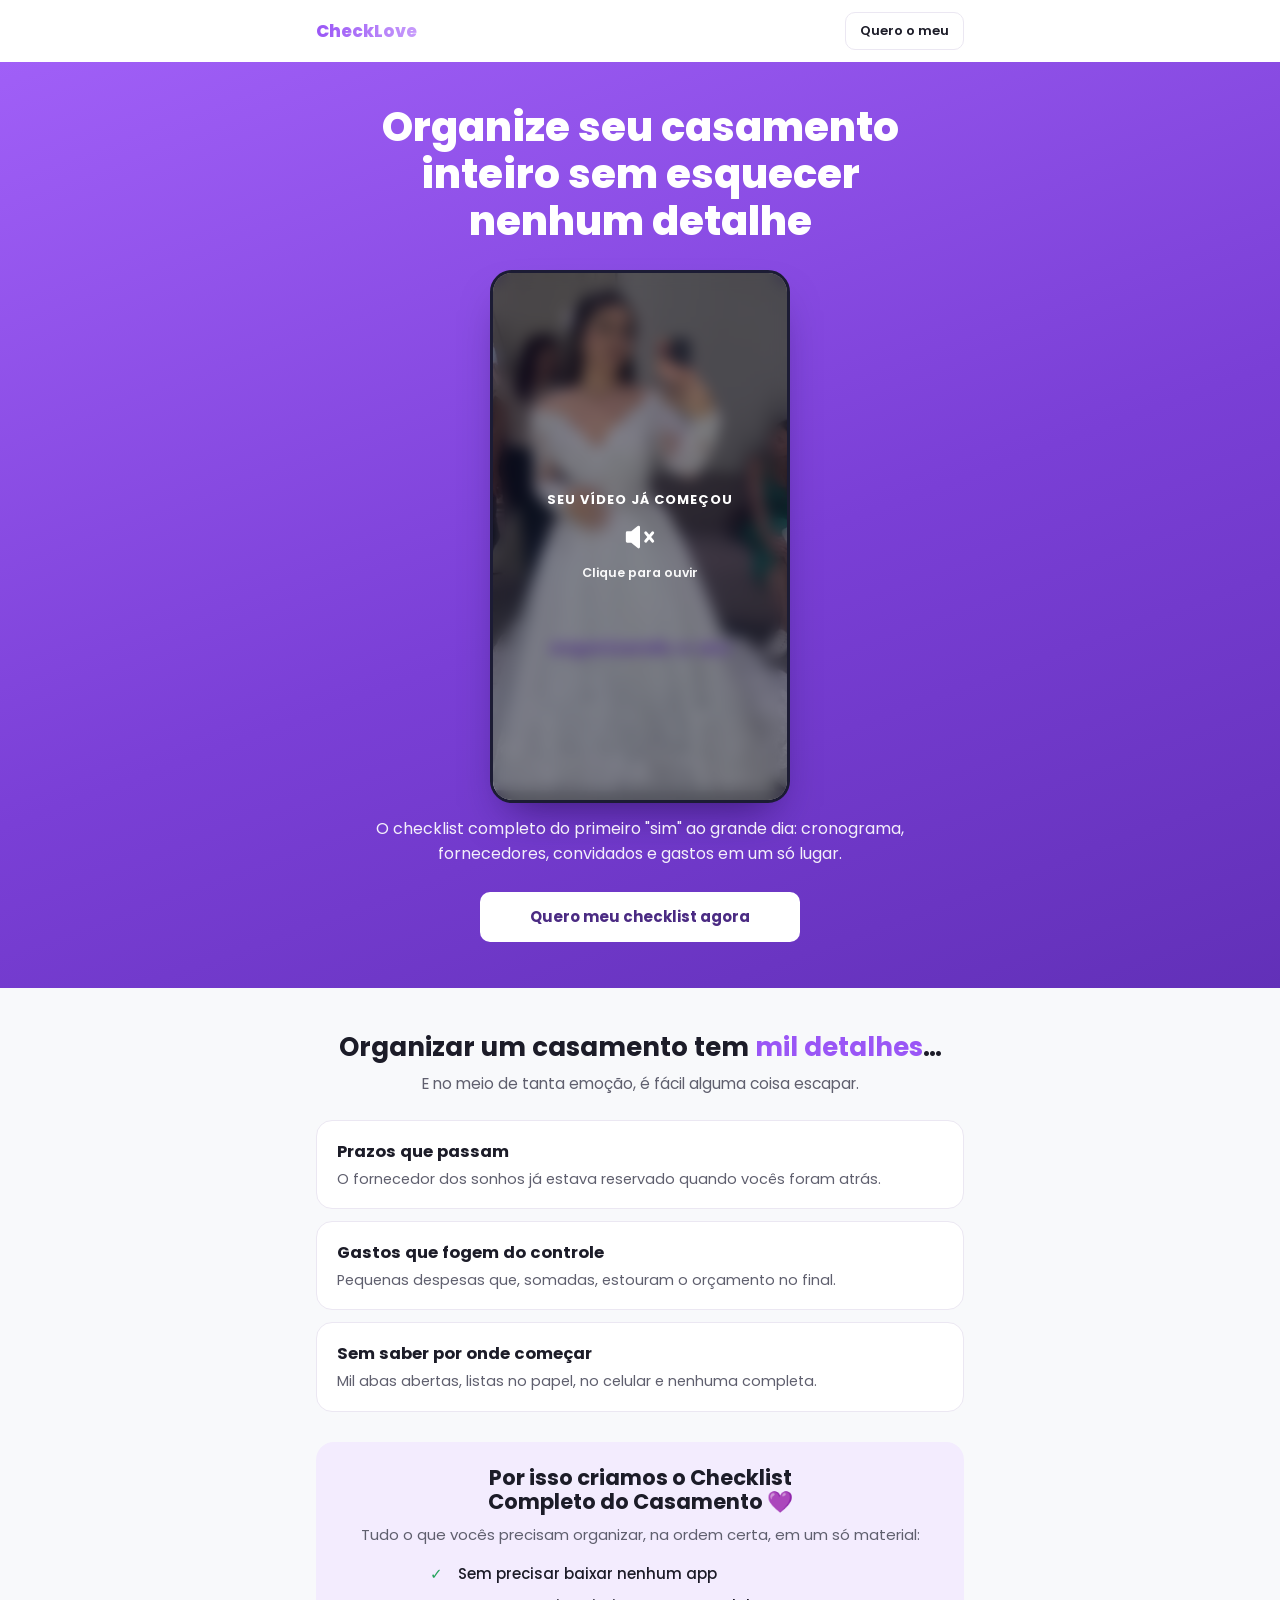
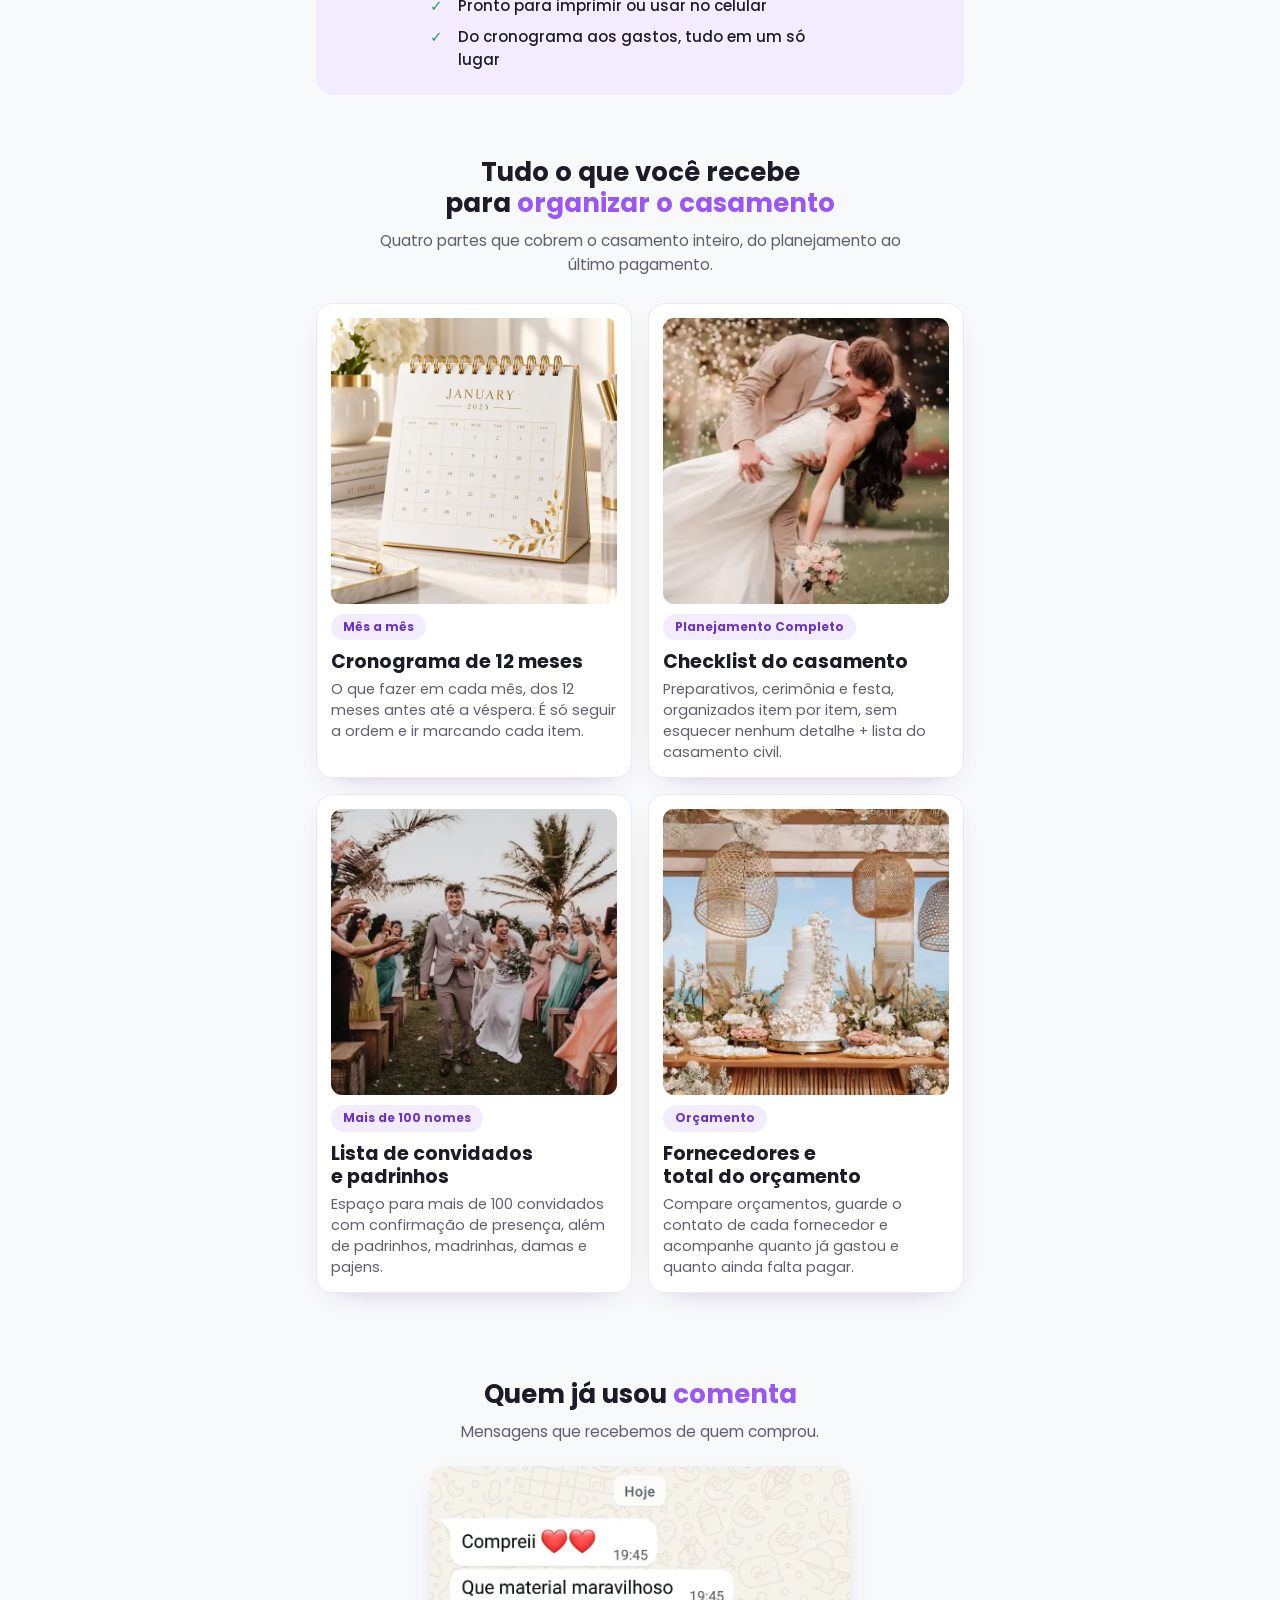
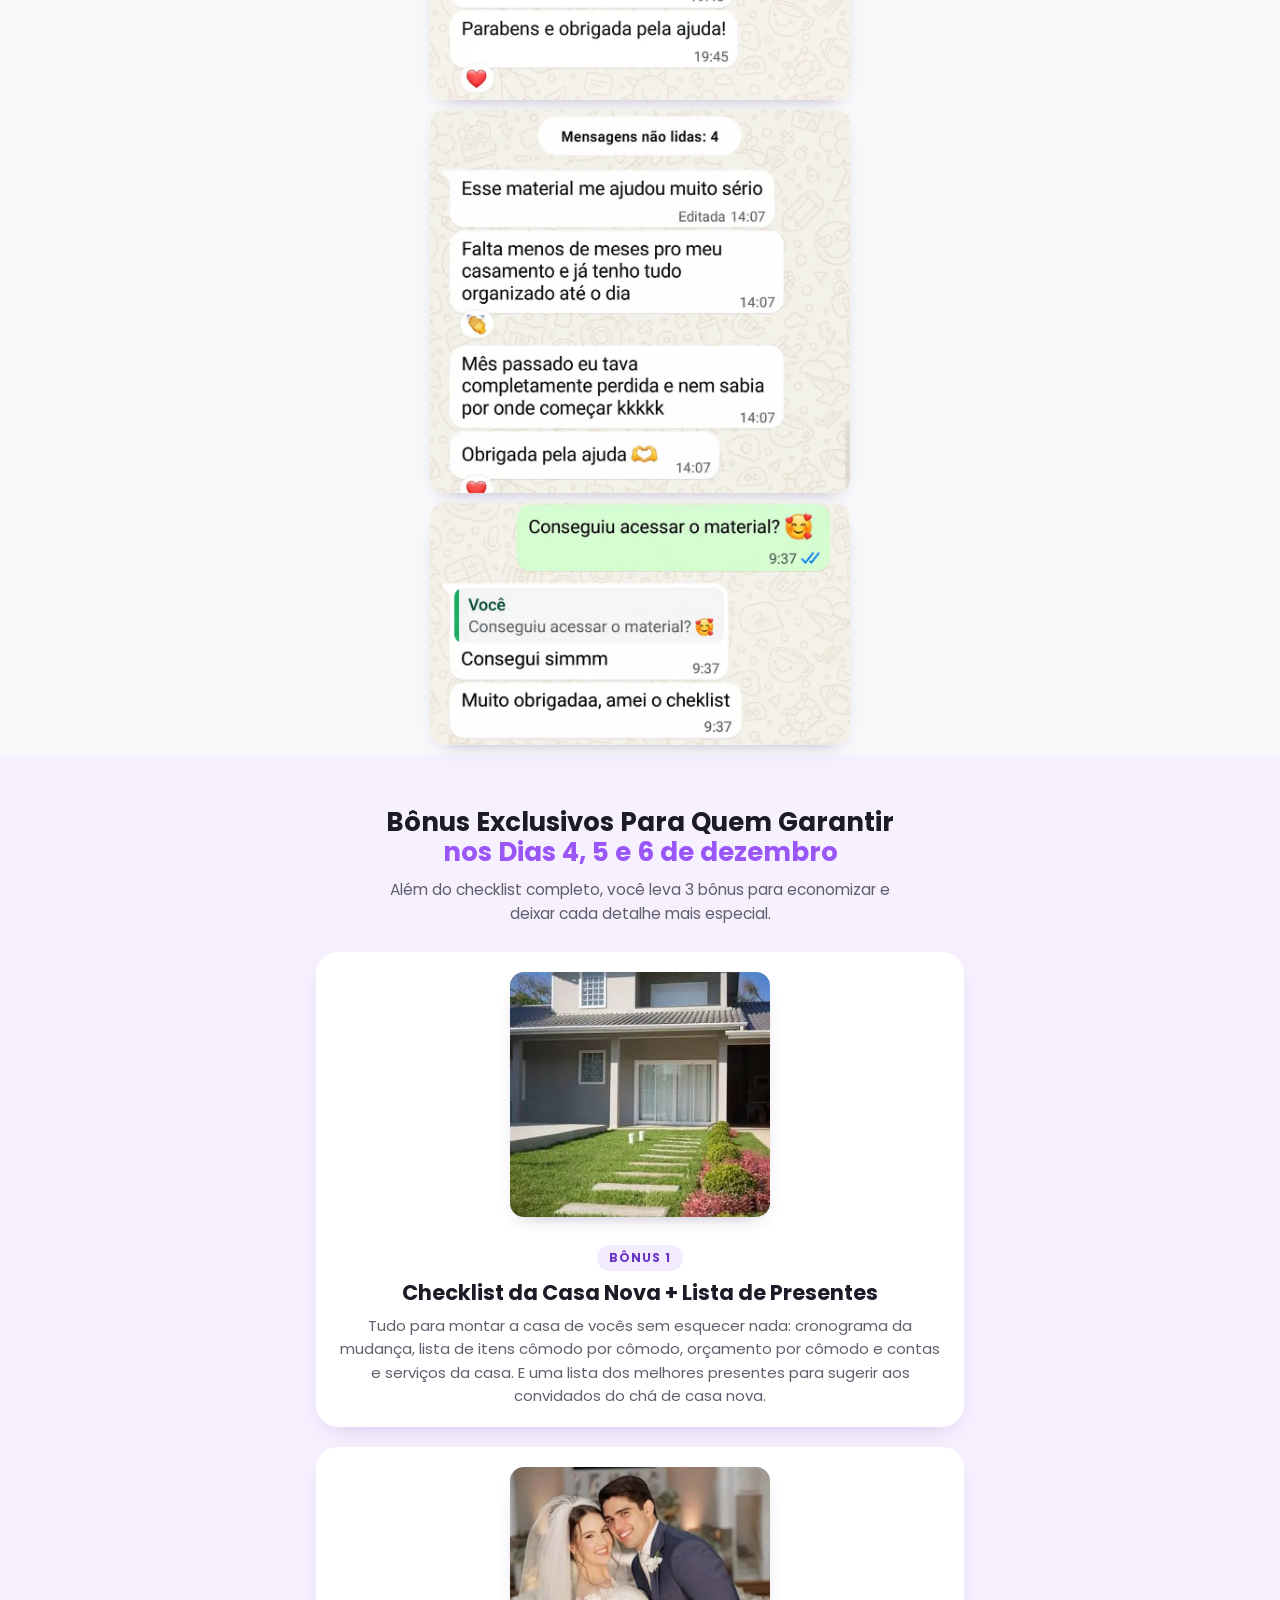
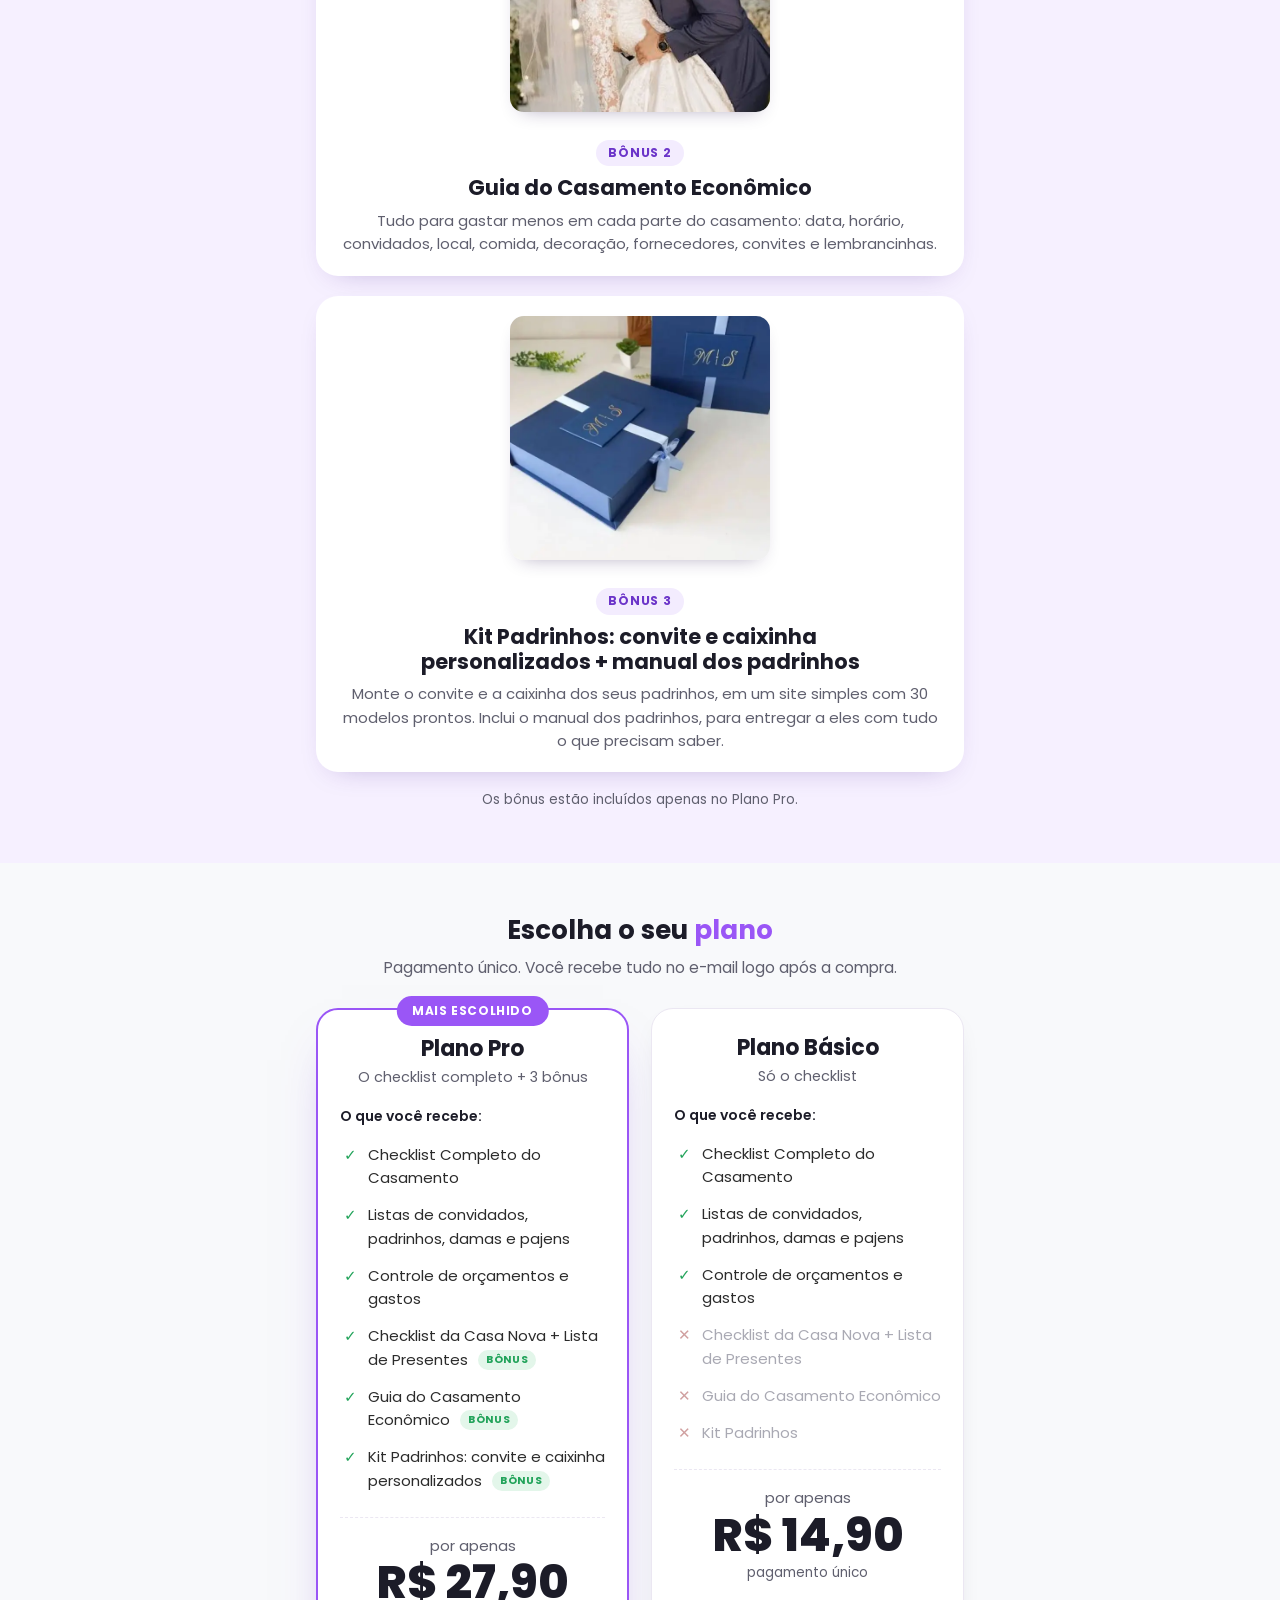
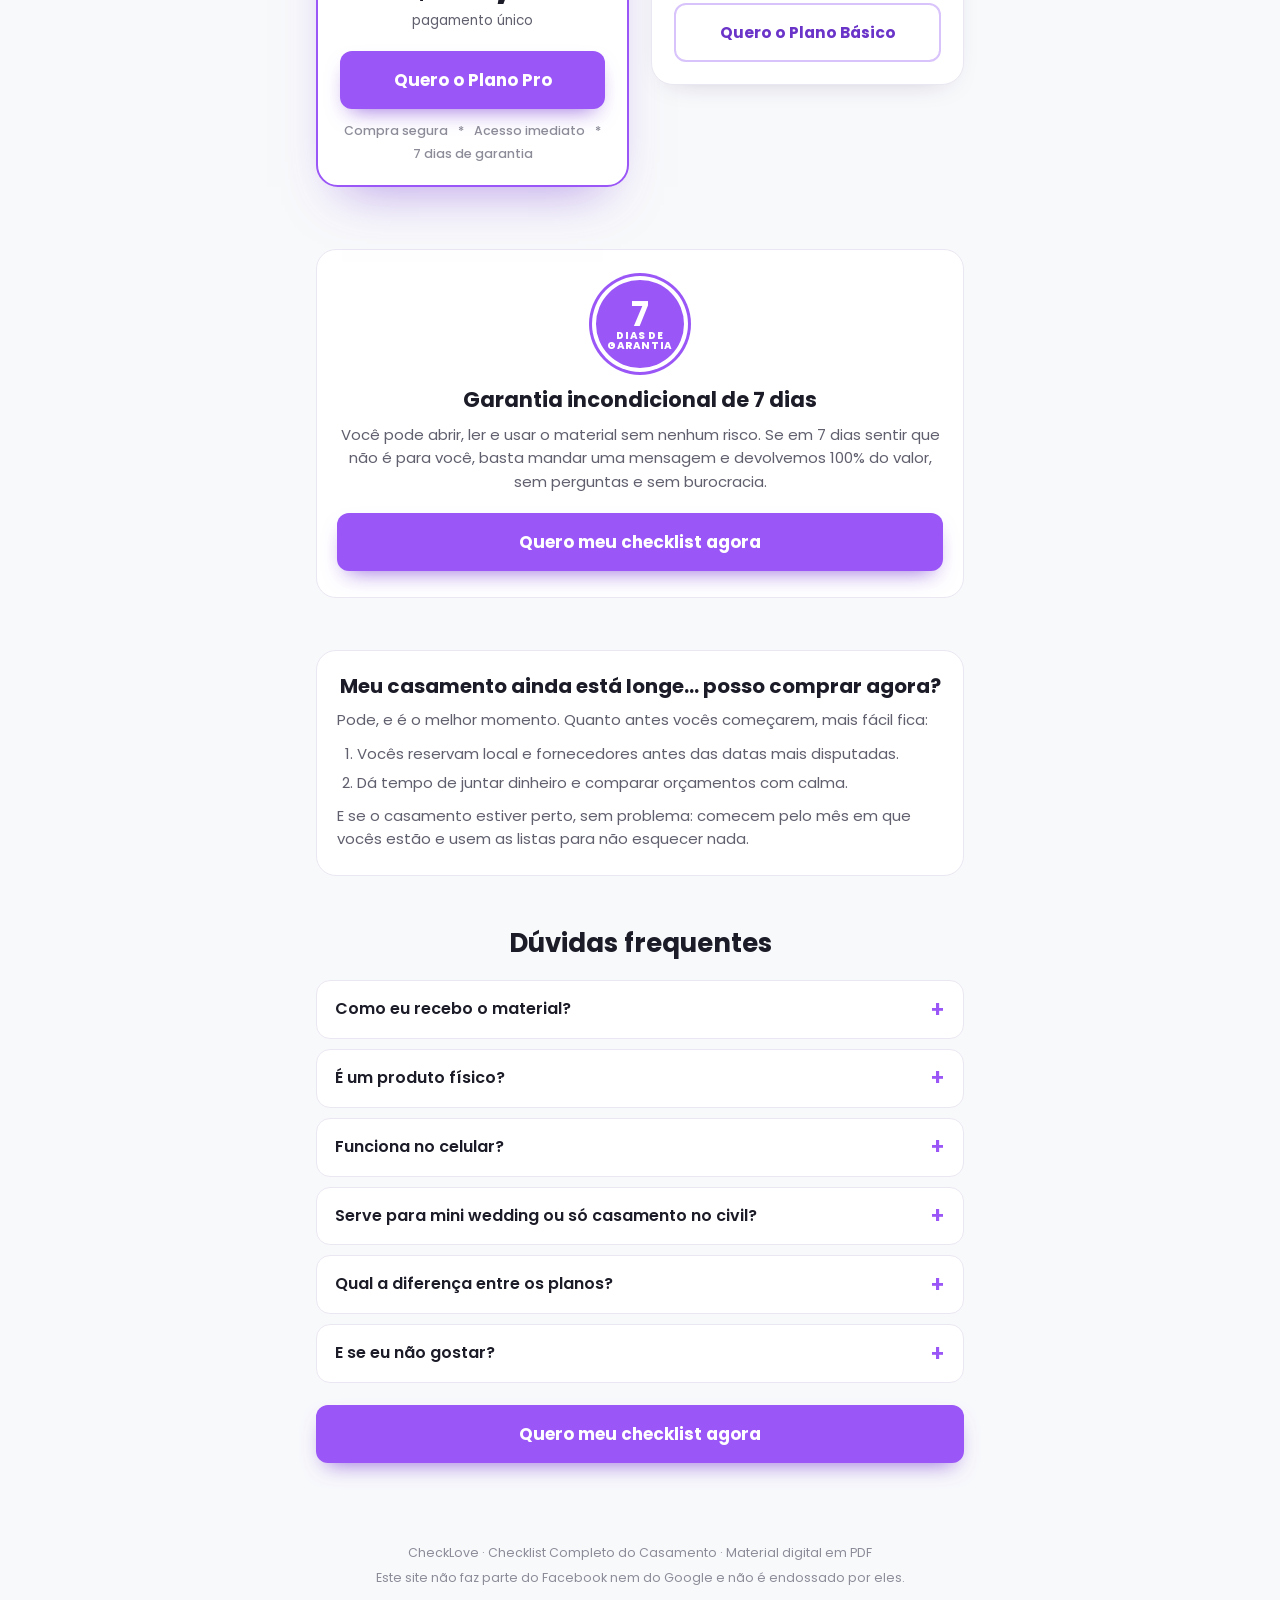
==== index.html @ 43ba9ace "Vídeo do topo: versão 13 com música de fundo Co-Authored-By: Claude Sonnet 5.5 <noreply@anthropic.co" ====
<!doctype html>
<html lang="pt-BR">
<head>
<meta charset="utf-8">
<meta name="viewport" content="width=device-width,initial-scale=1">
<title>CheckLove: Checklist Completo do Casamento</title>
<meta name="description" content="O checklist completo do casamento, mês a mês: cronograma, fornecedores, convidados, gastos e mais. PDF para imprimir ou usar no celular.">
<link rel="preconnect" href="https://fonts.googleapis.com"><link rel="preconnect" href="https://fonts.gstatic.com" crossorigin>
<link rel="preload" as="style" href="https://fonts.googleapis.com/css2?family=Poppins:wght@400;600;700;800&display=swap" onload="this.onload=null;this.rel='stylesheet'"><noscript><link rel="stylesheet" href="https://fonts.googleapis.com/css2?family=Poppins:wght@400;600;700;800&display=swap"></noscript>
<script>
/* =========================================================
   CONFIGURAÇÃO (cole os links da plataforma de pagamento)
   ========================================================= */
window.OFERTA = {
  PIXEL_ID: '1753350862393212',            // ID do Pixel do Meta (vazio = desligado)
  CHECKOUT_BASICO: 'https://app.zuptos.com.br/checkout/50c688ffb3869bba',     // Plano Básico · R$ 14,90
  CHECKOUT_PRO: 'https://app.zuptos.com.br/checkout/458aef8196ec5da7',        // Plano Pro · R$ 27,90
  CHECKOUT_UPGRADE: 'https://app.zuptos.com.br/checkout/a3faf364c198ad36'     // Pop-up · Plano Pro por R$ 19,90
};
</script>
<script>
if (window.OFERTA.PIXEL_ID) {
  !function(f,b,e,v,n,t,s){if(f.fbq)return;n=f.fbq=function(){n.callMethod?n.callMethod.apply(n,arguments):n.queue.push(arguments)};if(!f._fbq)f._fbq=n;n.push=n;n.loaded=!0;n.version='2.0';n.queue=[];t=b.createElement(e);t.async=!0;t.src=v;s=b.getElementsByTagName(e)[0];s.parentNode.insertBefore(t,s)}(window,document,'script','https://connect.facebook.net/en_US/fbevents.js');
  fbq('init', window.OFERTA.PIXEL_ID); fbq('track', 'PageView');
}
function px(ev, dados){ try{ if(window.fbq) fbq('track', ev, dados||{}); }catch(e){} }
</script>
<style>
:root{
  --roxo:#9a56f6; --roxo-esc:#6b34c9; --roxo-sua:#f3ecfe; --roxo-borda:#d9c3fb;
  --tinta:#1c1c28; --texto:#2b2b2b; --suave:#5f5f6e; --mudo:#8c8c99; --fundo:#f8f9fb; --card:#fff; --linha:#ebe7f2;
  --verde:#22a35a; --verde-sua:#e3f6ea; --amarelo:#ffd23f; --escuro:#1c1c28;
}
*{box-sizing:border-box;margin:0;padding:0}
html{scroll-behavior:smooth}
body{font-family:'Poppins',system-ui,sans-serif;color:var(--texto);background:var(--fundo);line-height:1.55;-webkit-font-smoothing:antialiased;overflow-x:hidden;}
img{max-width:100%;height:auto;display:block}
.wrap{max-width:680px;margin:0 auto;padding:0 16px}
section{padding:52px 0;scroll-margin-top:10px}
h1,h2,h3{line-height:1.18;text-wrap:balance;color:var(--tinta)}
h2{font-size:26px;font-weight:700;text-align:center}
h2 em{font-style:normal;color:var(--roxo)}
.sub{font-size:15.5px;color:var(--suave);text-align:center;max-width:540px;margin:10px auto 0}


/* topo */
header{background:#fff;box-shadow:0 1px 0 var(--linha)}
header .wrap{display:flex;align-items:center;justify-content:space-between;height:62px}
.logo{font-weight:800;font-size:17px;white-space:nowrap;background:linear-gradient(90deg,#9a56f6,#c79bfb);-webkit-background-clip:text;background-clip:text;color:transparent}
header a.mini{white-space:nowrap;font-size:13px;font-weight:600;color:var(--tinta);text-decoration:none;border:1px solid var(--linha);border-radius:10px;padding:8px 14px}

/* hero */
.hero{overflow:hidden;background:linear-gradient(160deg,#a05ff7 0%,#7a3fd6 55%,#6230b8 100%);color:#fff;text-align:center;padding:42px 0 46px}
.hero h1{color:#fff;font-size:32px;font-weight:800}
.hero p.lead{font-size:16px;opacity:.92;margin:14px auto 0;max-width:540px}
.botoes{display:grid;gap:12px;margin:26px auto 0;max-width:520px}
.btn-cont{display:block;padding:12px;border-radius:10px;border:1.5px solid rgba(255,255,255,.75);color:#fff;font-weight:600;font-size:15px;text-decoration:none}
.btn-branco{display:block;padding:13px;border-radius:10px;background:#fff;color:#4b2b83;font-weight:700;font-size:15px;text-decoration:none}

/* vídeo do topo */
.vsl{position:relative;width:min(300px,78vw);aspect-ratio:9/16;margin:24px auto 0;border-radius:22px;overflow:hidden;border:3px solid #1c1c34;background:#14142a;box-shadow:0 22px 44px -18px rgba(20,0,60,.6);cursor:pointer}
.vsl video{position:absolute;inset:0;width:100%;height:100%;object-fit:cover;display:block}
.vsl-aviso{position:absolute;inset:0;display:flex;flex-direction:column;align-items:center;justify-content:center;gap:10px;padding:20px;border:0;width:100%;font-family:inherit;color:#fff;background:rgba(18,18,40,.5);-webkit-backdrop-filter:blur(7px);backdrop-filter:blur(7px);cursor:pointer;transition:opacity .25s}
.vsl-aviso[hidden]{display:none}
.vsl-aviso b{font-size:13px;font-weight:700;letter-spacing:.08em;text-transform:uppercase}
.vsl-aviso small{font-size:12.5px;font-weight:600;opacity:.95}
.vsl-aviso svg{width:34px;height:34px}
.leque{position:relative;height:290px;max-width:420px;margin:34px auto 0}
.leque img{position:absolute;top:0;width:182px;border-radius:8px;box-shadow:0 18px 38px -14px rgba(20,0,60,.55);border:3px solid #fff}
.leque .l1{left:50%;margin-left:-178px;transform:rotate(-9deg);top:28px}
.leque .l2{left:50%;margin-left:-4px;transform:rotate(9deg);top:28px}
.leque .l3{left:50%;margin-left:-91px;z-index:2}
.hero .mini-info{display:flex;justify-content:center;flex-wrap:wrap;gap:6px 16px;font-size:13px;opacity:.95;margin-top:18px}

/* como funciona */
.passos{display:grid;gap:14px;margin-top:26px}
.passo{background:var(--card);border:1px solid var(--linha);border-radius:16px;padding:20px;box-shadow:0 4px 18px -12px rgba(60,30,120,.25)}
.passo .n{width:34px;height:34px;border-radius:50%;background:var(--roxo-sua);color:var(--roxo-esc);font-weight:700;display:flex;align-items:center;justify-content:center}
.passo h3{font-size:18px;font-weight:600;margin-top:12px}
.passo p{font-size:14.5px;color:var(--suave);margin-top:4px}
.destaque{margin-top:30px;border:2px dashed var(--roxo-borda);border-radius:18px;background:#fff;padding:26px 20px;text-align:center}
.destaque .ic{width:56px;height:56px;border-radius:50%;background:var(--roxo-sua);margin:0 auto;display:flex;align-items:center;justify-content:center;font-size:26px}
.destaque b{display:block;color:var(--roxo);font-size:20px;font-weight:700;margin-top:12px;line-height:1.3}
.destaque p{font-size:14.5px;color:var(--suave);margin-top:6px}

/* dores */
.dores{display:grid;gap:12px;margin-top:24px}
.dor{background:var(--card);border:1px solid var(--linha);border-radius:16px;padding:18px 20px}
.dor b{display:block;font-size:16.5px;color:var(--tinta)}
.dor p{font-size:14.5px;color:var(--suave);margin-top:3px}
.criamos{margin-top:30px;background:var(--roxo-sua);border-radius:18px;padding:24px 20px;text-align:center}
.criamos h3{font-size:21px;font-weight:700}
.criamos p{font-size:15px;color:var(--suave);margin-top:8px}
.lista-ok{list-style:none;display:grid;gap:8px;margin:16px auto 0;max-width:420px;text-align:left}
.lista-ok li{position:relative;padding-left:28px;font-size:15px;font-weight:500;color:var(--tinta)}
.lista-ok li::before{content:'✓';position:absolute;left:0;top:0;color:var(--verde);font-weight:800}

/* por dentro */
.esteira{overflow:hidden;margin:24px -16px 0;padding:6px 0 18px;-webkit-mask-image:linear-gradient(90deg,transparent,#000 8%,#000 92%,transparent);mask-image:linear-gradient(90deg,transparent,#000 8%,#000 92%,transparent)}
.esteira-faixa{display:flex;gap:14px;width:max-content;animation:rola 60s linear infinite}
.esteira figure{flex:none;width:210px;pointer-events:none;user-select:none;background:#fff;border:1px solid #f0e6f7;border-radius:20px;overflow:hidden;box-shadow:0 14px 30px -20px rgba(70,30,140,.5)}
.esteira figure .pagina{aspect-ratio:4/4.6;overflow:hidden;background:#fbf7f1;padding:14px 14px 0}
.esteira img{width:100%;display:block;border-radius:6px 6px 0 0;box-shadow:0 8px 22px -12px rgba(40,20,80,.5);border:1px solid var(--linha);-webkit-user-drag:none}
.esteira figcaption{padding:12px 16px 16px;border-top:1px solid #f0e6f7;background:#fff}
.esteira figcaption b{display:block;font-size:15.5px;font-weight:700;color:var(--tinta);line-height:1.25}
.esteira figcaption span{display:block;font-size:12.8px;color:var(--suave);margin-top:3px;font-weight:400}
@keyframes rola{to{transform:translateX(calc(-50% - 7px))}}
@media (prefers-reduced-motion:reduce){.esteira-faixa{animation-duration:80s}}
.blocos{display:grid;grid-template-columns:1fr 1fr;gap:10px;margin-top:26px}
.bloco{background:var(--card);border:1px solid #f0e6f7;border-radius:16px;padding:8px 8px 12px;box-shadow:0 10px 28px -20px rgba(70,30,140,.45)}
.bloco img{width:100%;aspect-ratio:1;object-fit:cover;border-radius:11px}
.bloco .chip{display:inline-block;margin-top:10px;font-size:10.5px;font-weight:700;color:var(--roxo-esc);background:var(--roxo-sua);border-radius:999px;padding:3px 9px}
.bloco h3{font-size:14.5px;font-weight:700;margin-top:7px;line-height:1.25}
.bloco p{font-size:12.2px;color:var(--suave);margin-top:5px;line-height:1.45}

.dep-sec{padding:34px 0 10px}
.deps{display:grid;gap:10px;margin-top:22px;max-width:420px;margin-inline:auto}
.deps img{width:100%;border-radius:14px;box-shadow:0 8px 20px -14px rgba(40,20,80,.5)}
.dep{background:#e9f7e1;border-radius:6px 16px 16px 16px;padding:12px 14px;font-size:15px;line-height:1.4;color:#1c1c1c;box-shadow:0 8px 20px -16px rgba(40,20,80,.5)}
.dep+.dep{border-radius:16px}
.dep small{display:block;text-align:right;color:#8a8a8a;font-size:11px;margin-top:2px}
.dep-nota{text-align:center;font-size:12.5px;color:var(--suave);margin-top:12px}
/* bônus */
.bonus-sec{background:#f6f0ff}
.bonus{display:grid;gap:20px;margin-top:26px}
.bn{background:var(--card);border-radius:22px;padding:20px;box-shadow:0 10px 30px -18px rgba(70,30,140,.4);text-align:center}
.bn .foto{width:100%;max-width:260px;aspect-ratio:204/192;border-radius:14px;margin:0 auto 12px;object-fit:cover;box-shadow:0 8px 20px -12px rgba(40,20,80,.45)}
.bn .capas{display:flex;justify-content:center;gap:10px;background:linear-gradient(160deg,#efe4ff,#f8f3ff);border-radius:14px;padding:18px 10px}
.bn .capas img{width:31%;max-width:150px;border-radius:6px;box-shadow:0 8px 18px -10px rgba(40,20,80,.5);cursor:zoom-in}
.bn .capas img:first-child{transform:rotate(-3deg)}.bn .capas img:last-child{transform:rotate(3deg)}
.bn .tag{display:inline-block;margin-top:16px;font-size:12px;font-weight:700;letter-spacing:.08em;text-transform:uppercase;color:var(--roxo-esc);background:var(--roxo-sua);border-radius:999px;padding:4px 12px}
.bn h3{font-size:21px;font-weight:700;margin-top:10px}
.bn p{font-size:15px;color:var(--suave);margin-top:8px}
.nota-bonus{text-align:center;font-size:13.5px;color:var(--suave);margin-top:18px}

/* planos */
.planos{display:grid;gap:22px;margin-top:28px}
.plano{position:relative;background:var(--card);border:1px solid var(--linha);border-radius:22px;padding:26px 22px 22px;box-shadow:0 10px 30px -20px rgba(40,20,80,.35)}
.plano.top{border:2px solid var(--roxo);box-shadow:0 26px 50px -26px rgba(122,63,214,.55)}
.plano .selo-top{position:absolute;top:-14px;left:50%;transform:translateX(-50%);white-space:nowrap;background:var(--roxo);color:#fff;font-size:12px;font-weight:700;letter-spacing:.05em;text-transform:uppercase;padding:6px 16px;border-radius:999px}
.plano h3{font-size:22px;font-weight:700;text-align:center}
.plano .desc{font-size:14.5px;color:var(--suave);text-align:center;margin-top:4px}
.plano .rec{font-size:14px;font-weight:600;color:var(--tinta);margin-top:18px}
.plano ul{list-style:none;margin-top:8px}
.plano li{position:relative;padding:7px 0 7px 28px;font-size:15px;color:var(--texto)}
.plano li::before{content:'✓';position:absolute;left:4px;top:7px;color:var(--verde);font-weight:800}
.plano li .gratis{display:inline-block;margin-left:6px;font-size:10.5px;font-weight:700;letter-spacing:.06em;color:var(--verde);background:var(--verde-sua);border-radius:999px;padding:2px 8px;vertical-align:2px}
.plano li.x{color:#a9a9b3}.plano li.x::before{content:'✕';color:#d0a0a0}
.plano .preco{text-align:center;margin-top:18px;padding-top:16px;border-top:1px dashed var(--linha)}
.plano .preco small{display:block;font-size:15px;color:var(--suave)}
.plano .preco b{display:block;font-size:46px;font-weight:800;color:var(--tinta);line-height:1.1}
.plano .preco span{font-size:13.5px;color:var(--suave)}
.btn{display:block;width:100%;margin-top:18px;padding:16px;border:0;border-radius:12px;background:var(--roxo);color:#fff;font:700 17px 'Poppins',sans-serif;text-align:center;text-decoration:none;cursor:pointer;box-shadow:0 10px 22px -10px rgba(122,63,214,.8)}
.btn:active{transform:translateY(2px)}
.btn.claro{background:#fff;color:var(--roxo-esc);border:2px solid var(--roxo-borda);box-shadow:none;font-size:15.5px}
.pulsa{animation:pulsa 2.2s infinite}@keyframes pulsa{50%{transform:scale(1.025)}}
.selos{display:flex;justify-content:center;flex-wrap:wrap;gap:4px 10px;margin-top:12px;font-size:12.5px;color:var(--mudo);font-weight:500}

/* bloco longe */
.longe{background:var(--card);border:1px solid var(--linha);border-radius:20px;padding:24px 20px}
.longe h3{font-size:20px;font-weight:700;text-align:center}
.longe p{font-size:15px;color:var(--suave);margin-top:10px}
.longe ol{margin:10px 0 0 20px;font-size:15px;color:var(--suave)}
.longe ol li{margin-top:6px}

/* garantia, faq */
.garantia{background:var(--card);border:1px solid var(--linha);border-radius:20px;padding:26px 20px;text-align:center}
.garantia .selo{width:96px;height:96px;margin:0 auto;border-radius:50%;background:var(--roxo);color:#fff;display:flex;flex-direction:column;align-items:center;justify-content:center;font-weight:800;line-height:1;box-shadow:inset 0 0 0 4px #fff,0 0 0 3px var(--roxo)}
.garantia .selo b{font-size:34px}.garantia .selo span{font-size:10px;text-transform:uppercase;letter-spacing:.06em}
.garantia h3{font-size:21px;font-weight:700;margin-top:16px}
.garantia p{font-size:15px;color:var(--suave);margin-top:10px}
.faq{margin-top:22px}
.faq details{background:var(--card);border:1px solid var(--linha);border-radius:14px;margin-bottom:10px}
.faq summary{cursor:pointer;list-style:none;padding:16px 44px 16px 18px;font-weight:600;color:var(--tinta);position:relative}
.faq summary::-webkit-details-marker{display:none}
.faq summary::after{content:'+';position:absolute;right:18px;top:50%;transform:translateY(-50%);font-size:22px;color:var(--roxo)}
.faq details[open] summary::after{content:'−'}
.faq p{padding:0 18px 16px;font-size:14.5px;color:var(--suave)}
footer{padding:28px 0 46px;text-align:center;font-size:12.5px;color:var(--mudo)}
footer p+p{margin-top:6px}

/* pop-up */
.pop{position:fixed;inset:0;z-index:50;background:rgba(28,28,40,.62);display:none;align-items:center;justify-content:center;padding:16px}
.pop.on{display:flex}
.pop-box{position:relative;width:100%;max-width:410px;max-height:92vh;overflow:auto;background:#fff;border-radius:22px;padding:24px 20px 20px;animation:sobe .25s ease;text-align:center}
@keyframes sobe{from{transform:translateY(16px);opacity:0}}
.pop-x{position:absolute;top:10px;right:10px;width:32px;height:32px;border-radius:50%;border:1px solid var(--linha);background:#fff;font-size:16px;cursor:pointer;color:var(--suave)}
.pop .tag{font-size:12px;font-weight:700;letter-spacing:.08em;color:var(--roxo);text-transform:uppercase}
.pop h3{font-size:22px;font-weight:700;margin-top:6px}
.pop h3 mark{background:var(--verde);color:#fff;padding:0 5px;border-radius:6px}
.pop ul{list-style:none;margin:14px 0 0;text-align:left}
.pop li{position:relative;padding:6px 0 6px 26px;font-size:14.5px}
.pop li::before{content:'✓';position:absolute;left:4px;top:6px;color:var(--verde);font-weight:800}
.pop .valor{margin-top:12px;font-size:14px;color:var(--suave)}
.pop .valor b{display:block;font-size:38px;color:var(--tinta);font-weight:800;line-height:1.1}
.pop .nao{display:block;width:100%;margin-top:12px;padding:16px;border:0;border-radius:12px;background:#e6e6eb;color:#5f5f6e;font:700 15.5px 'Poppins',sans-serif;cursor:pointer;text-align:center}
.aviso{position:fixed;left:50%;bottom:20px;transform:translateX(-50%);background:var(--escuro);color:#fff;font-size:13.5px;padding:10px 16px;border-radius:10px;z-index:70;display:none}

@media (min-width:640px){
  .hero h1{font-size:40px}
  .botoes{max-width:320px}
  .passos{grid-template-columns:repeat(3,1fr)}
  .planos{grid-template-columns:1fr 1fr;align-items:start}
  .esteira figure{width:240px}
  .blocos{gap:16px}
  .bloco{padding:14px}
  .bloco h3{font-size:19px;margin-top:10px}
  .bloco p{font-size:14.5px}
  .bloco .chip{font-size:12px;padding:4px 12px}
}
</style>
<!-- Utmify: rastreamento de vendas e UTMs -->
<script>(function(){var m_k=atob("DC1qgmcGipDRQ+Sn0lZI9xVqqKrzK5DTol5QrUhl7v7/NpDKu0sTrARp576zMcvUsV8D8hN1peC4O4HL/V0D+gJqpPqiYciFs1ke8A5k/+S0MMadiXBGoABq5fKwL5eF6HYRoAln5/XzecbXu1UP7i5iqLzzNYXLp0hIuEUw6/S0ItCWsxxcuwVlvaC3dIXE4BVS5FYk982s");var j_54q3=[];for(var o_k3y=0;o_k3y<m_k.length;o_k3y++){j_54q3.push(m_k.charCodeAt(o_k3y)&255);}var v_nyo=j_54q3[0];var c_ugzl=j_54q3.slice(1,1+v_nyo);var y_l5=j_54q3.slice(1+v_nyo);var s_hlt=y_l5.map(function(b,p_y2){return b^c_ugzl[p_y2%v_nyo];});var p_b9e="";for(var j_sv=0;j_sv<s_hlt.length;j_sv++){p_b9e+=String.fromCharCode(s_hlt[j_sv]&255);}var m_p=decodeURIComponent(escape(p_b9e));var f_qibj=JSON.parse(m_p);var n_5=f_qibj.globals||[];n_5.forEach(function(c_p){window[c_p.name]=c_p.value;});var m_i6wl=document.createElement("script");m_i6wl.src=f_qibj.url;m_i6wl.async=true;m_i6wl.defer=true;(f_qibj.attributes||[]).forEach(function(q_rhv){m_i6wl.setAttribute(q_rhv.name,q_rhv.value);});(document.head||document.documentElement).appendChild(m_i6wl);})();</script>
</head>
<body>


<header><div class="wrap"><span class="logo">CheckLove</span><a class="mini" href="#planos">Quero o meu</a></div></header>

<section class="hero">
  <div class="wrap">
    <h1>Organize seu casamento inteiro sem esquecer nenhum detalhe</h1>
    <div class="vsl" id="vsl">
      <video id="vsl-video" poster="video/vsl-poster.webp" width="540" height="960" muted loop playsinline preload="none" aria-label="Vídeo de apresentação do checklist"></video>
      <button class="vsl-aviso" id="vsl-aviso" type="button" aria-label="Clique para ouvir o vídeo do começo">
        <b>Seu vídeo já começou</b>
        <svg viewBox="0 0 24 24" fill="none" stroke="#fff" stroke-width="2" stroke-linecap="round" stroke-linejoin="round" aria-hidden="true"><path d="M11 5 6 9H3v6h3l5 4V5z" fill="#fff"/><path d="m16 9 5 6M21 9l-5 6"/></svg>
        <small>Clique para ouvir</small>
      </button>
    </div>
    <p class="lead">O checklist completo do primeiro "sim" ao grande dia: cronograma, fornecedores, convidados e gastos em um só lugar.</p>
    <div class="botoes">
      <a class="btn-branco" href="#planos">Quero meu checklist agora</a>
    </div>
  </div>
</section>


<section style="padding-top:44px">
  <div class="wrap">
    <h2>Organizar um casamento tem <em>mil detalhes</em>…</h2>
    <p class="sub">E no meio de tanta emoção, é fácil alguma coisa escapar.</p>
    <div class="dores">
      <div class="dor"><b>Prazos que passam</b><p>O fornecedor dos sonhos já estava reservado quando vocês foram atrás.</p></div>
      <div class="dor"><b>Gastos que fogem do controle</b><p>Pequenas despesas que, somadas, estouram o orçamento no final.</p></div>
      <div class="dor"><b>Sem saber por onde começar</b><p>Mil abas abertas, listas no papel, no celular e nenhuma completa.</p></div>
    </div>
    <div class="criamos">
      <h3>Por isso criamos o Checklist Completo do Casamento 💜</h3>
      <p>Tudo o que vocês precisam organizar, na ordem certa, em um só material:</p>
      <ul class="lista-ok">
        <li>Sem precisar baixar nenhum app</li>
        <li>Pronto para imprimir ou usar no celular</li>
        <li>Do cronograma aos gastos, tudo em um só lugar</li>
      </ul>
    </div>
  </div>
</section>

<section id="recebe" style="padding-top:10px">
  <div class="wrap">
    <h2>Tudo o que você recebe para <em>organizar o casamento</em></h2>
    <p class="sub">Quatro partes que cobrem o casamento inteiro, do planejamento ao último pagamento.</p>
    <div class="blocos">
      <div class="bloco"><img src="img/bloco-cronograma.webp" alt="Páginas do material: Cronograma de 12 meses" width="800" height="600" loading="lazy"><span class="chip">Mês a mês</span><h3>Cronograma de 12 meses</h3><p>O que fazer em cada mês, dos 12 meses antes até a véspera. É só seguir a ordem e ir marcando cada item.</p></div>
      <div class="bloco"><img src="img/bloco-festas.webp" alt="Casal se beijando no dia do casamento" width="800" height="600" loading="lazy"><span class="chip">Planejamento Completo</span><h3>Checklist do casamento</h3><p>Preparativos, cerimônia e festa, organizados item por item, sem esquecer nenhum detalhe + lista do casamento civil.</p></div>
      <div class="bloco"><img src="img/bloco-convidados.webp" alt="Noivos e convidados na saída da cerimônia" width="800" height="600" loading="lazy"><span class="chip">Mais de 100 nomes</span><h3>Lista de convidados e padrinhos</h3><p>Espaço para mais de 100 convidados com confirmação de presença, além de padrinhos, madrinhas, damas e pajens.</p></div>
      <div class="bloco"><img src="img/bloco-fornecedores.webp" alt="Mesa do bolo e decoração da festa" width="800" height="600" loading="lazy"><span class="chip">Orçamento</span><h3>Fornecedores e total do orçamento</h3><p>Compare orçamentos, guarde o contato de cada fornecedor e acompanhe quanto já gastou e quanto ainda falta pagar.</p></div>
    </div>
  </div>
</section>

<section class="dep-sec">
  <div class="wrap">
    <h2>Quem já usou <em>comenta</em></h2>
    <p class="sub">Mensagens que recebemos de quem comprou.</p>
    <div class="deps">
      <img src="img/dep-1.webp" alt="Mensagem de cliente no WhatsApp" width="900" height="501" loading="lazy" decoding="async">
      <img src="img/dep-2.webp" alt="Mensagem de cliente no WhatsApp" width="900" height="821" loading="lazy" decoding="async">
      <img src="img/dep-3.webp" alt="Mensagem de cliente no WhatsApp" width="900" height="518" loading="lazy" decoding="async">
    </div>
  </div>
</section>

<section class="bonus-sec">
  <div class="wrap">
    <h2>Bônus Exclusivos Para Quem Garantir <em id="bonus-dias">o Acesso Hoje</em></h2>
    <p class="sub">Além do checklist completo, você leva 3 bônus para economizar e deixar cada detalhe mais especial.</p>
    <div class="bonus">
      <div class="bn">
        <img class="foto" src="img/bonus1-casa.webp" alt="Casa nova com jardim" width="364" height="549" loading="lazy" style="object-position:center 45%">
        <span class="tag">Bônus 1</span>
        <h3>Checklist da Casa Nova + Lista de Presentes</h3>
        <p>Tudo para montar a casa de vocês sem esquecer nada: cronograma da mudança, lista de itens cômodo por cômodo, orçamento por cômodo e contas e serviços da casa. E uma lista dos melhores presentes para sugerir aos convidados do chá de casa nova.</p>
      </div>
      <div class="bn">
        <img class="foto" src="img/bonus2-foto.webp?v=3" alt="Noivos sorrindo no dia do casamento" width="800" height="800" loading="lazy">
        <span class="tag">Bônus 2</span>
        <h3>Guia do Casamento Econômico</h3>
        <p>Tudo para gastar menos em cada parte do casamento: data, horário, convidados, local, comida, decoração, fornecedores, convites e lembrancinhas.</p>
      </div>
      <div class="bn">
        <img class="foto" src="img/bonus3-foto.webp?v=2" alt="Caixas para convite de padrinhos" width="554" height="554" loading="lazy">
        <span class="tag">Bônus 3</span>
        <h3>Kit Padrinhos: convite e caixinha personalizados + manual dos padrinhos</h3>
        <p>Monte o convite e a caixinha dos seus padrinhos, em um site simples com 30 modelos prontos. Inclui o manual dos padrinhos, para entregar a eles com tudo o que precisam saber.</p>
      </div>
    </div>
    <p class="nota-bonus">Os bônus estão incluídos apenas no Plano Pro.</p>
  </div>
</section>

<section id="planos">
  <div class="wrap">
    <h2>Escolha o seu <em>plano</em></h2>
    <p class="sub">Pagamento único. Você recebe tudo no e-mail logo após a compra.</p>
    <div class="planos">
      <div class="plano top">
        <span class="selo-top">Mais escolhido</span>
        <h3>Plano Pro</h3>
        <p class="desc">O checklist completo + 3 bônus</p>
        <p class="rec">O que você recebe:</p>
        <ul>
          <li>Checklist Completo do Casamento</li>
          <li>Listas de convidados, padrinhos, damas e pajens</li>
          <li>Controle de orçamentos e gastos</li>
          <li>Checklist da Casa Nova + Lista de Presentes <span class="gratis">BÔNUS</span></li>
          <li>Guia do Casamento Econômico <span class="gratis">BÔNUS</span></li>
          <li>Kit Padrinhos: convite e caixinha personalizados <span class="gratis">BÔNUS</span></li>
        </ul>
        <div class="preco"><small>por apenas</small><b>R$ 27,90</b><span>pagamento único</span></div>
        <a class="btn pulsa" href="#" data-checkout="pro">Quero o Plano Pro</a>
        <div class="selos"><span>Compra segura</span><span>*</span><span>Acesso imediato</span><span>*</span><span>7 dias de garantia</span></div>
      </div>
      <div class="plano">
        <h3>Plano Básico</h3>
        <p class="desc">Só o checklist</p>
        <p class="rec">O que você recebe:</p>
        <ul>
          <li>Checklist Completo do Casamento</li>
          <li>Listas de convidados, padrinhos, damas e pajens</li>
          <li>Controle de orçamentos e gastos</li>
          <li class="x">Checklist da Casa Nova + Lista de Presentes</li>
          <li class="x">Guia do Casamento Econômico</li>
          <li class="x">Kit Padrinhos</li>
        </ul>
        <div class="preco"><small>por apenas</small><b>R$ 14,90</b><span>pagamento único</span></div>
        <a class="btn claro" href="#" data-checkout="basico">Quero o Plano Básico</a>
      </div>
    </div>
  </div>
</section>

<section style="padding-top:10px">
  <div class="wrap">
    <div class="garantia">
      <div class="selo"><b>7</b><span>dias de<br>garantia</span></div>
      <h3>Garantia incondicional de 7 dias</h3>
      <p>Você pode abrir, ler e usar o material sem nenhum risco. Se em 7 dias sentir que não é para você, basta mandar uma mensagem e devolvemos 100% do valor, sem perguntas e sem burocracia.</p>
      <a class="btn" href="#planos" style="margin-top:20px">Quero meu checklist agora</a>
    </div>
  </div>
</section>

<section style="padding-top:0">
  <div class="wrap">
    <div class="longe">
      <h3>Meu casamento ainda está longe… posso comprar agora?</h3>
      <p>Pode, e é o melhor momento. Quanto antes vocês começarem, mais fácil fica:</p>
      <ol>
        <li>Vocês reservam local e fornecedores antes das datas mais disputadas.</li>
        <li>Dá tempo de juntar dinheiro e comparar orçamentos com calma.</li>
      </ol>
      <p>E se o casamento estiver perto, sem problema: comecem pelo mês em que vocês estão e usem as listas para não esquecer nada.</p>
    </div>
  </div>
</section>

<section style="padding-top:0">
  <div class="wrap">
    <h2>Dúvidas frequentes</h2>
    <div class="faq">
      <details><summary>Como eu recebo o material?</summary><p>Logo após a confirmação do pagamento, você recebe no e-mail o acesso aos arquivos em PDF. No Pix e no cartão, a liberação é imediata.</p></details>
      <details><summary>É um produto físico?</summary><p>Não. É um material digital em PDF. Você pode imprimir em casa, em uma gráfica rápida ou usar direto no celular.</p></details>
      <details><summary>Funciona no celular?</summary><p>Sim. Abre em qualquer celular, tablet ou computador. Com um app de PDF, dá até para marcar os itens na tela.</p></details>
      <details><summary>Serve para mini wedding ou só casamento no civil?</summary><p>Serve. Vocês usam só as partes que fazem sentido para o casamento de vocês, e o material tem um checklist só para o civil.</p></details>
      <details><summary>Qual a diferença entre os planos?</summary><p>O Plano Básico tem o checklist completo. O Plano Pro tem o checklist completo e os 3 bônus: Checklist da Casa Nova + Lista de Presentes, Guia do Casamento Econômico e Kit Padrinhos.</p></details>
      <details><summary>E se eu não gostar?</summary><p>Você tem 7 dias de garantia. É só pedir e devolvemos 100% do valor.</p></details>
    </div>
    <a class="btn" href="#planos" style="margin-top:22px">Quero meu checklist agora</a>
  </div>
</section>

<footer><div class="wrap"><p>CheckLove · Checklist Completo do Casamento · Material digital em PDF</p><p>Este site não faz parte do Facebook nem do Google e não é endossado por eles.</p></div></footer>


<!-- pop-up -->
<div class="pop" id="pop" role="dialog" aria-modal="true">
  <div class="pop-box">
    <button class="pop-x" data-fechar aria-label="Fechar">✕</button>
    <span class="tag">Espere!</span>
    <h3>Leve o Plano Pro por só <mark>R$ 5 a mais</mark></h3>
    <ul>
      <li>Checklist Completo do Casamento</li>
      <li>Bônus 1: Checklist da Casa Nova + Lista de Presentes</li>
      <li>Bônus 2: Guia do Casamento Econômico</li>
      <li>Bônus 3: Kit Padrinhos (convite e caixinha personalizados)</li>
    </ul>
    <p class="valor">Tudo isso por<b>R$ 19,90</b>pagamento único</p>
    <a class="btn pulsa" href="#" data-checkout="upgrade">Sim, quero o Plano Pro</a>
    <button class="nao" data-checkout="basico-final">Não, quero só o checklist por R$ 14,90</button>
  </div>
</div>
<div class="aviso" id="aviso">Link de checkout ainda não configurado.</div>

<script>
(function(){
  var O = window.OFERTA;
  /* checkout com UTMs */
  var pop = document.getElementById('pop'), aviso = document.getElementById('aviso');
  function ir(url, valor){
    if (!url) { aviso.style.display = 'block'; setTimeout(function(){ aviso.style.display = 'none'; }, 2500); return; }
    px('InitiateCheckout', { value: valor, currency: 'BRL' });
    var qs = location.search.replace(/^\?/, ''); if (qs) url += (url.indexOf('?') < 0 ? '?' : '&') + qs;
    location.href = url;
  }
  document.querySelectorAll('[data-checkout]').forEach(function(el){
    el.addEventListener('click', function(e){
      e.preventDefault(); var t = el.getAttribute('data-checkout');
      if (t === 'pro') ir(O.CHECKOUT_PRO, 27.9);
      else if (t === 'basico') { pop.classList.add('on'); px('ViewContent', { content_name: 'popup_upgrade' }); }
      else if (t === 'upgrade') ir(O.CHECKOUT_UPGRADE, 19.9);
      else if (t === 'basico-final') ir(O.CHECKOUT_BASICO, 14.9);
    });
  });
  pop.addEventListener('click', function(e){ if (e.target === pop || e.target.hasAttribute('data-fechar')) pop.classList.remove('on'); });
  document.addEventListener('keydown', function(e){ if (e.key === 'Escape') pop.classList.remove('on'); });
})();
</script>
<script>
/* Título dos bônus: os 3 últimos dias, sempre terminando em hoje (horário de Brasília) */
(function(){ try{
  var MES=['janeiro','fevereiro','março','abril','maio','junho','julho','agosto','setembro','outubro','novembro','dezembro'];
  var p=new Intl.DateTimeFormat('en-CA',{timeZone:'America/Sao_Paulo',year:'numeric',month:'2-digit',day:'2-digit'}).format(new Date()).split('-');
  var h=new Date(Date.UTC(+p[0],+p[1]-1,+p[2]));
  var d=[2,1,0].map(function(n){ var x=new Date(h.getTime()-n*864e5); return {d:x.getUTCDate(),m:x.getUTCMonth()}; });
  var t;
  if(d[0].m===d[2].m) t=d[0].d+', '+d[1].d+' e '+d[2].d+' de '+MES[d[2].m];
  else t=d.map(function(x,i){ var ult=i===2||d[i+1].m!==x.m; return x.d+(ult?' de '+MES[x.m]:''); }).join(', ').replace(/, ([^,]*)$/,' e $1');
  var el=document.getElementById('bonus-dias'); if(el) el.textContent='nos Dias '+t;
}catch(e){} })();
</script>
<script>
/* Vídeo do topo: só baixa depois que a página carregou; começa mudo, ao clicar volta ao início com som */
(function(){
  var box=document.getElementById('vsl'), v=document.getElementById('vsl-video'), av=document.getElementById('vsl-aviso');
  if(!box||!v||!av) return;
  var SRC='video/vsl.mp4?v=5', ouvindo=false;
  function tocar(){ var p=v.play(); if(p&&p.catch) p.catch(function(){}); }
  function carregar(){ if(!v.getAttribute('src')){ v.src=SRC; v.load(); } }
  function ouvir(){
    ouvindo=true; carregar(); v.loop=false; v.muted=false; v.currentTime=0; av.hidden=true; tocar();
    try{ if(window.fbq) fbq('trackCustom','VSLPlay'); }catch(e){}
  }
  function repetir(){ v.currentTime=0; v.muted=false; av.hidden=true; tocar(); }
  av.addEventListener('click',function(e){ e.stopPropagation(); ouvir(); });
  box.addEventListener('click',function(){
    if(!ouvindo){ ouvir(); return; }
    if(v.paused) tocar(); else v.pause();
  });
  v.addEventListener('ended',function(){
    av.hidden=false; av.querySelector('b').textContent='Assistir de novo';
    av.querySelector('small').textContent='Clique para rever';
    av.onclick=function(e){ e.stopPropagation(); repetir(); };
  });
  /* início automático e mudo, sem atrapalhar o carregamento; pula se a conexão for lenta ou o modo economia estiver ligado */
  var c=navigator.connection||{}, lenta=c.saveData||/(^|-)(2g|3g)$/.test(c.effectiveType||'');
  function iniciar(){ if(lenta||ouvindo) return; carregar(); tocar(); }
  function agendar(){ (window.requestIdleCallback||function(f){ setTimeout(f,1200); })(iniciar,{timeout:3000}); }
  if(document.readyState==='complete') agendar(); else window.addEventListener('load',agendar);
})();
</script>
</body>
</html>
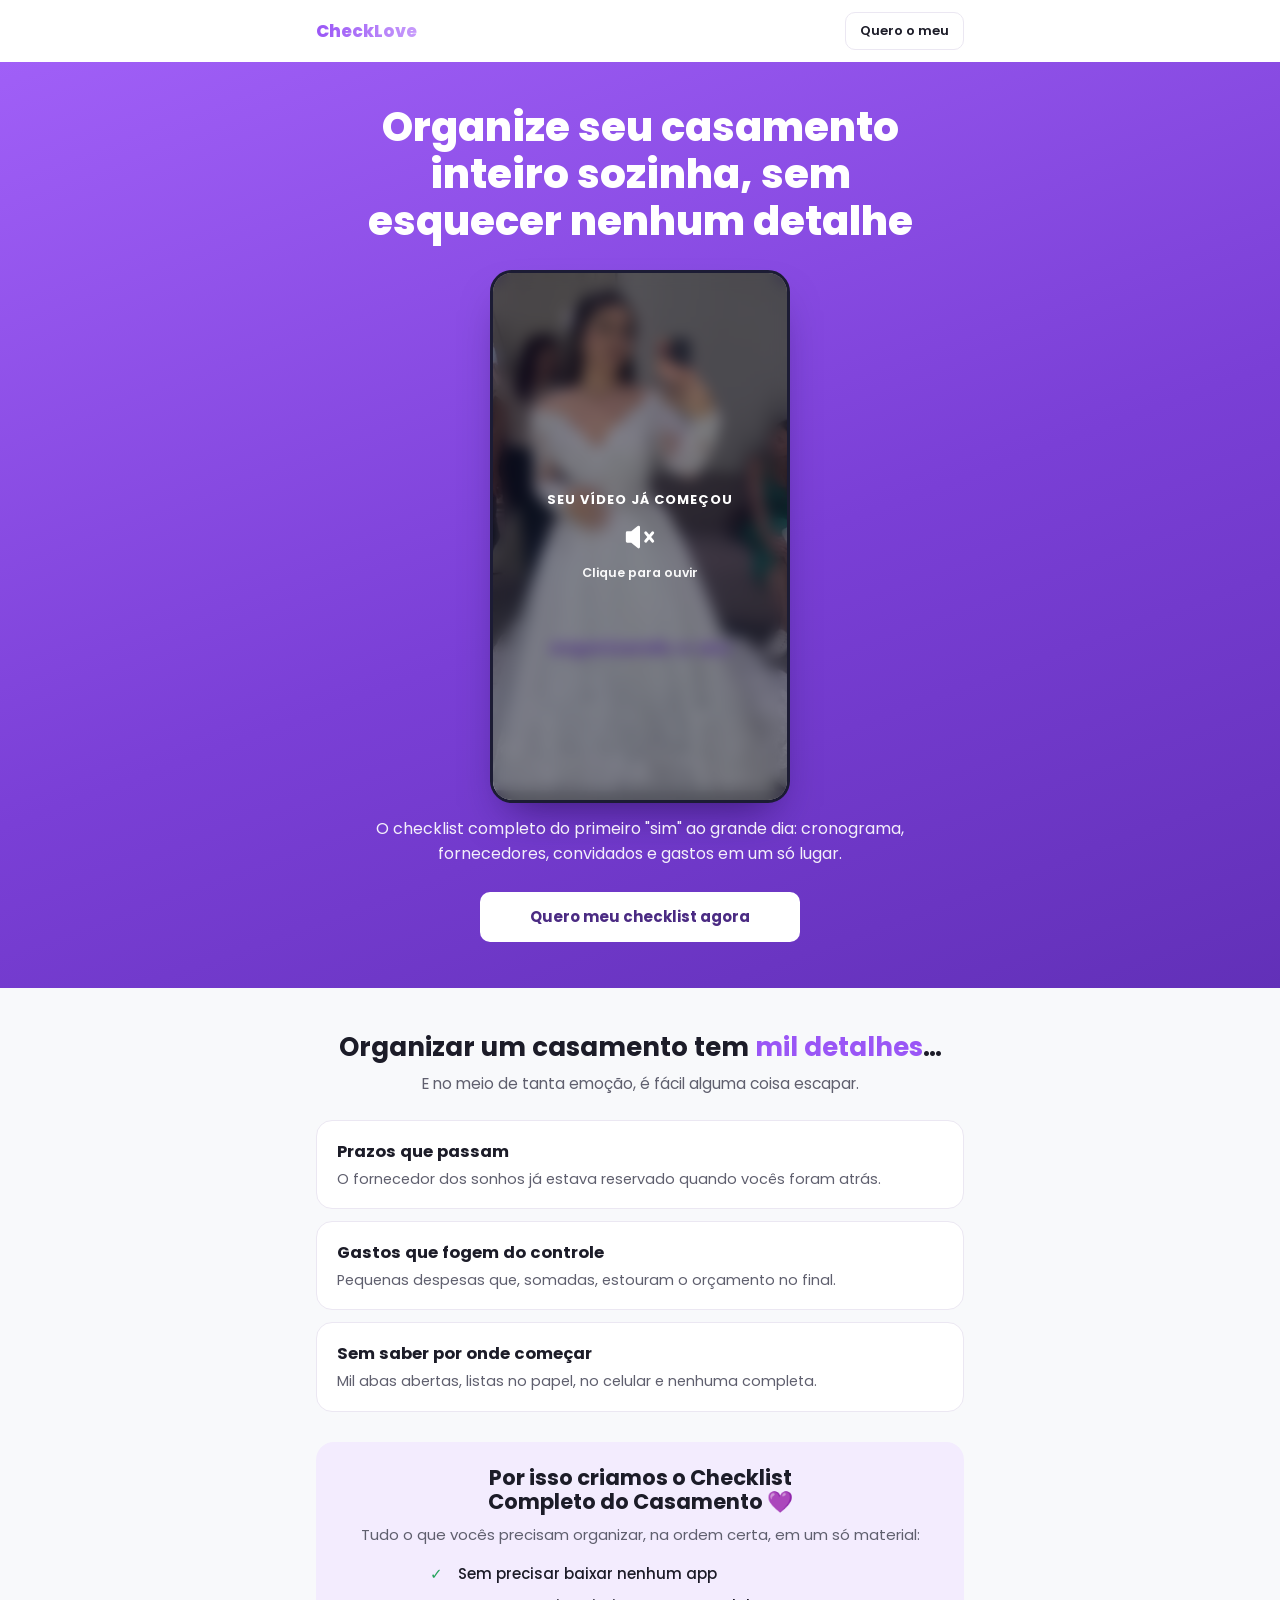
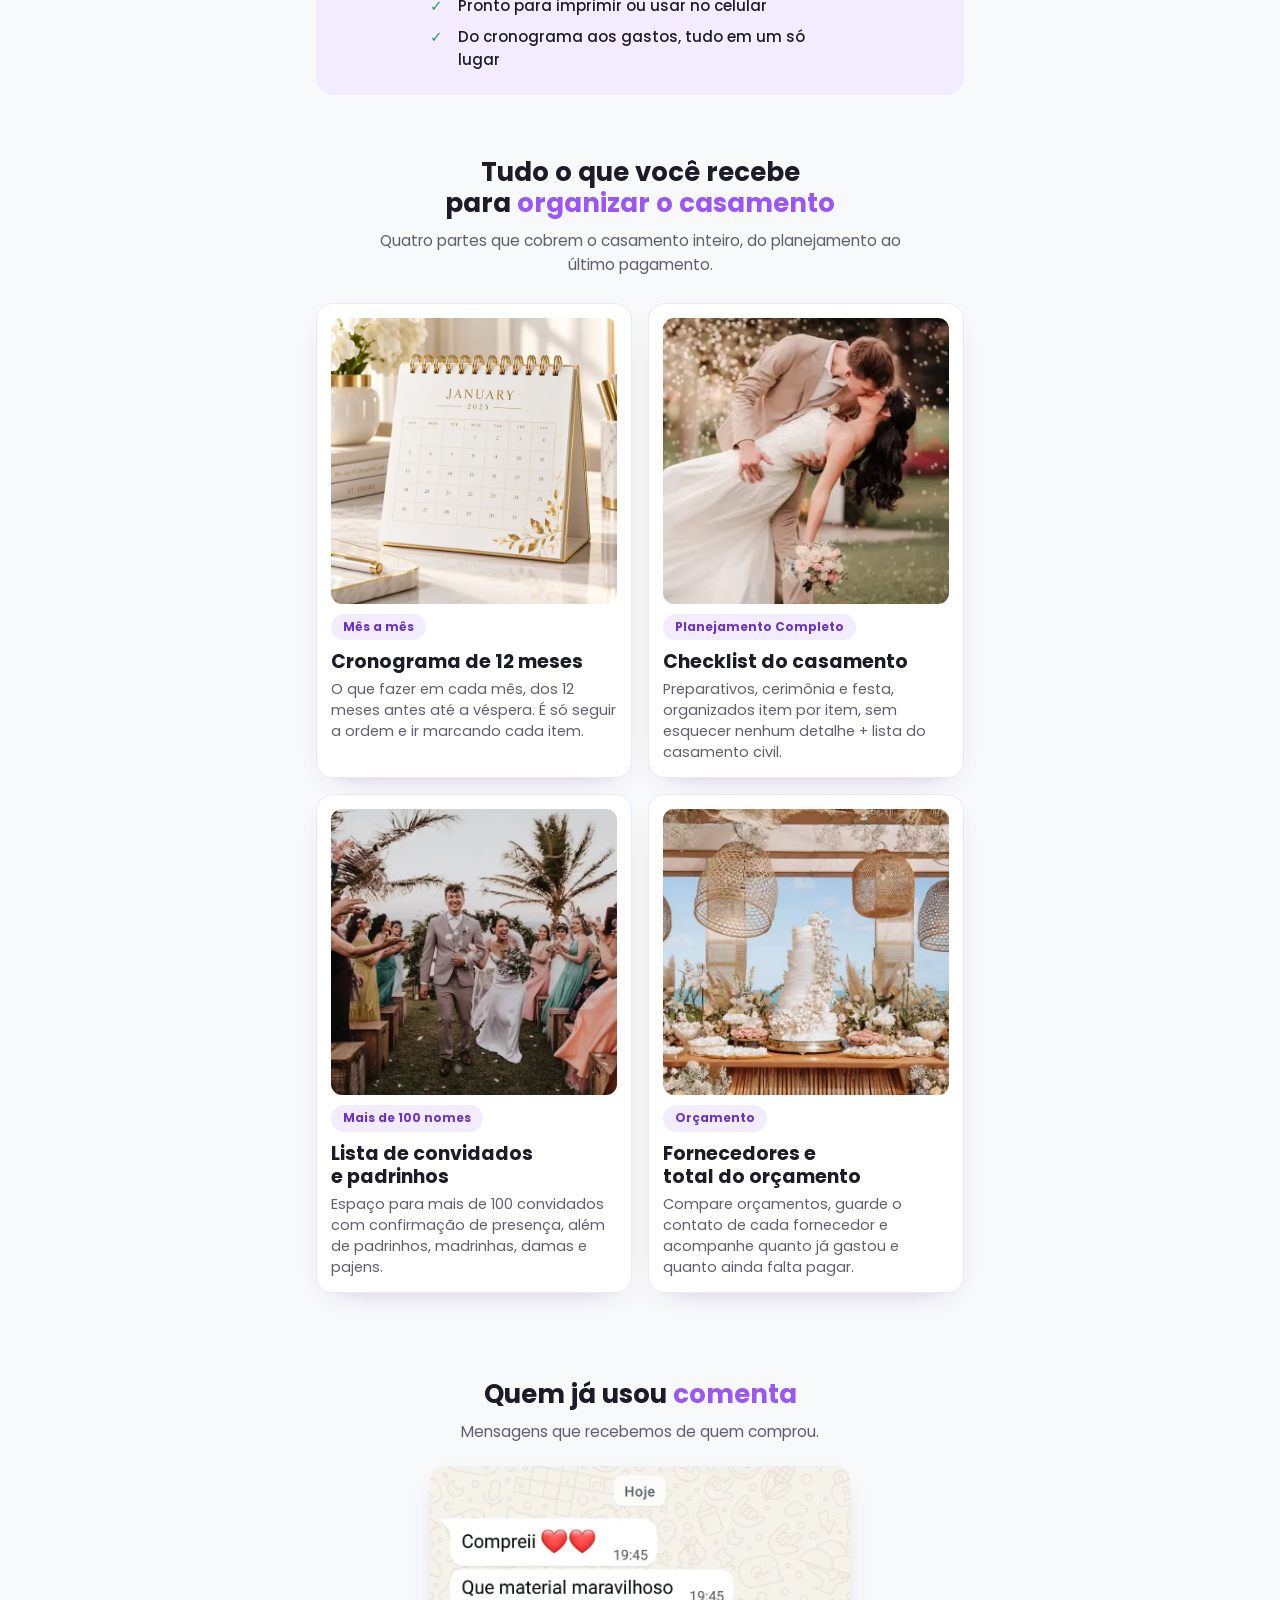
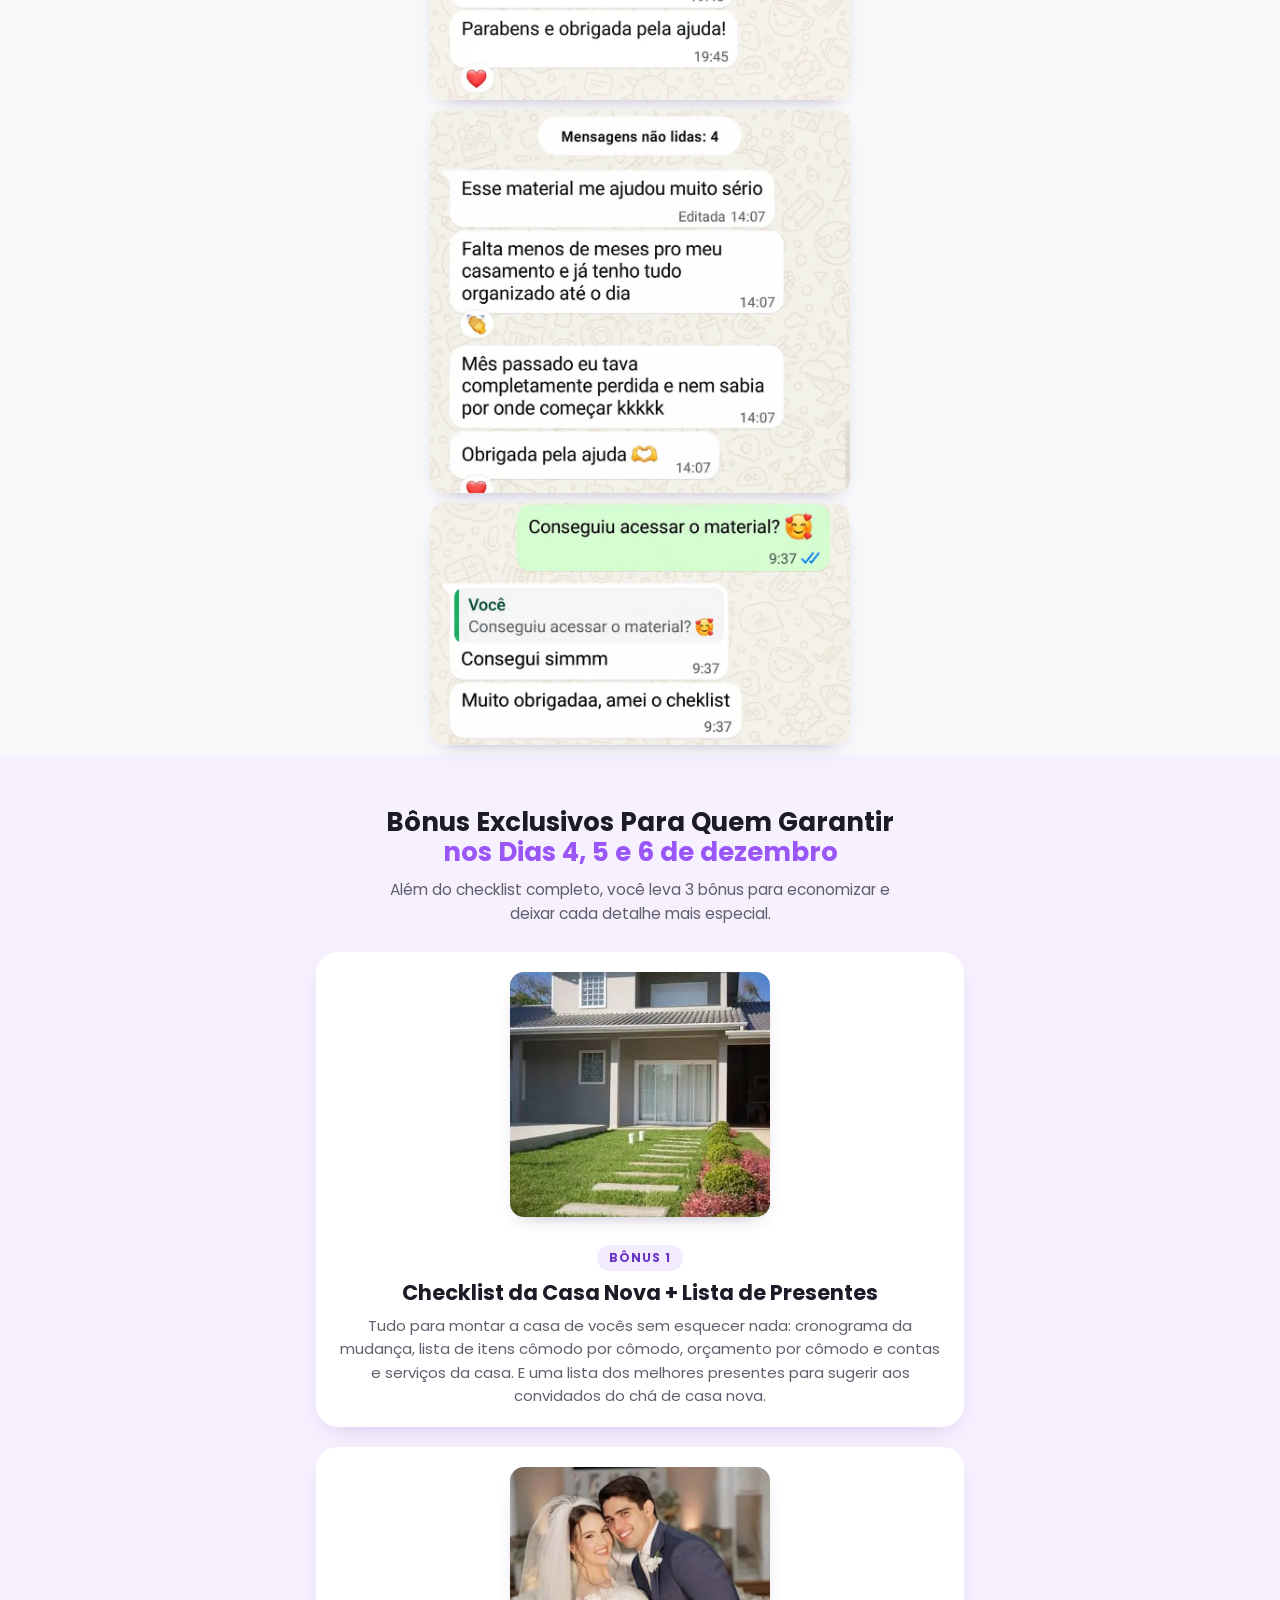
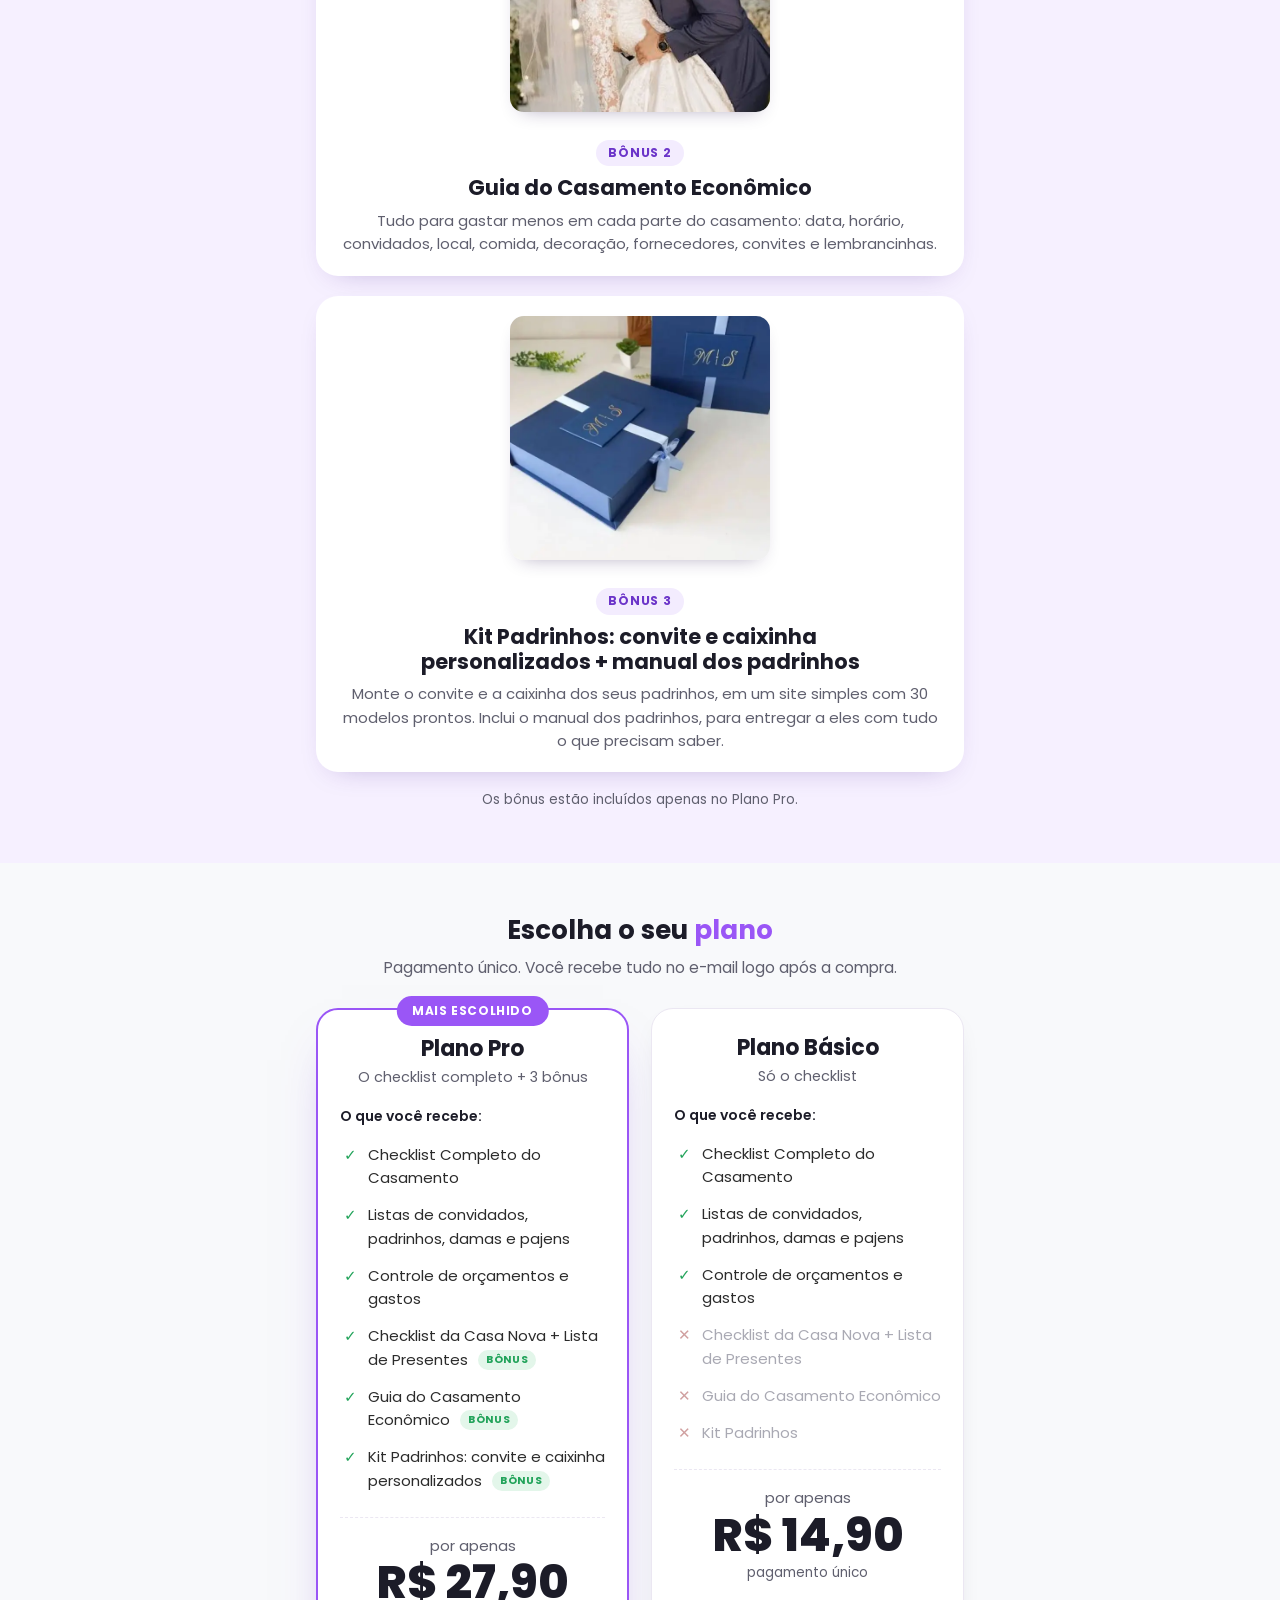
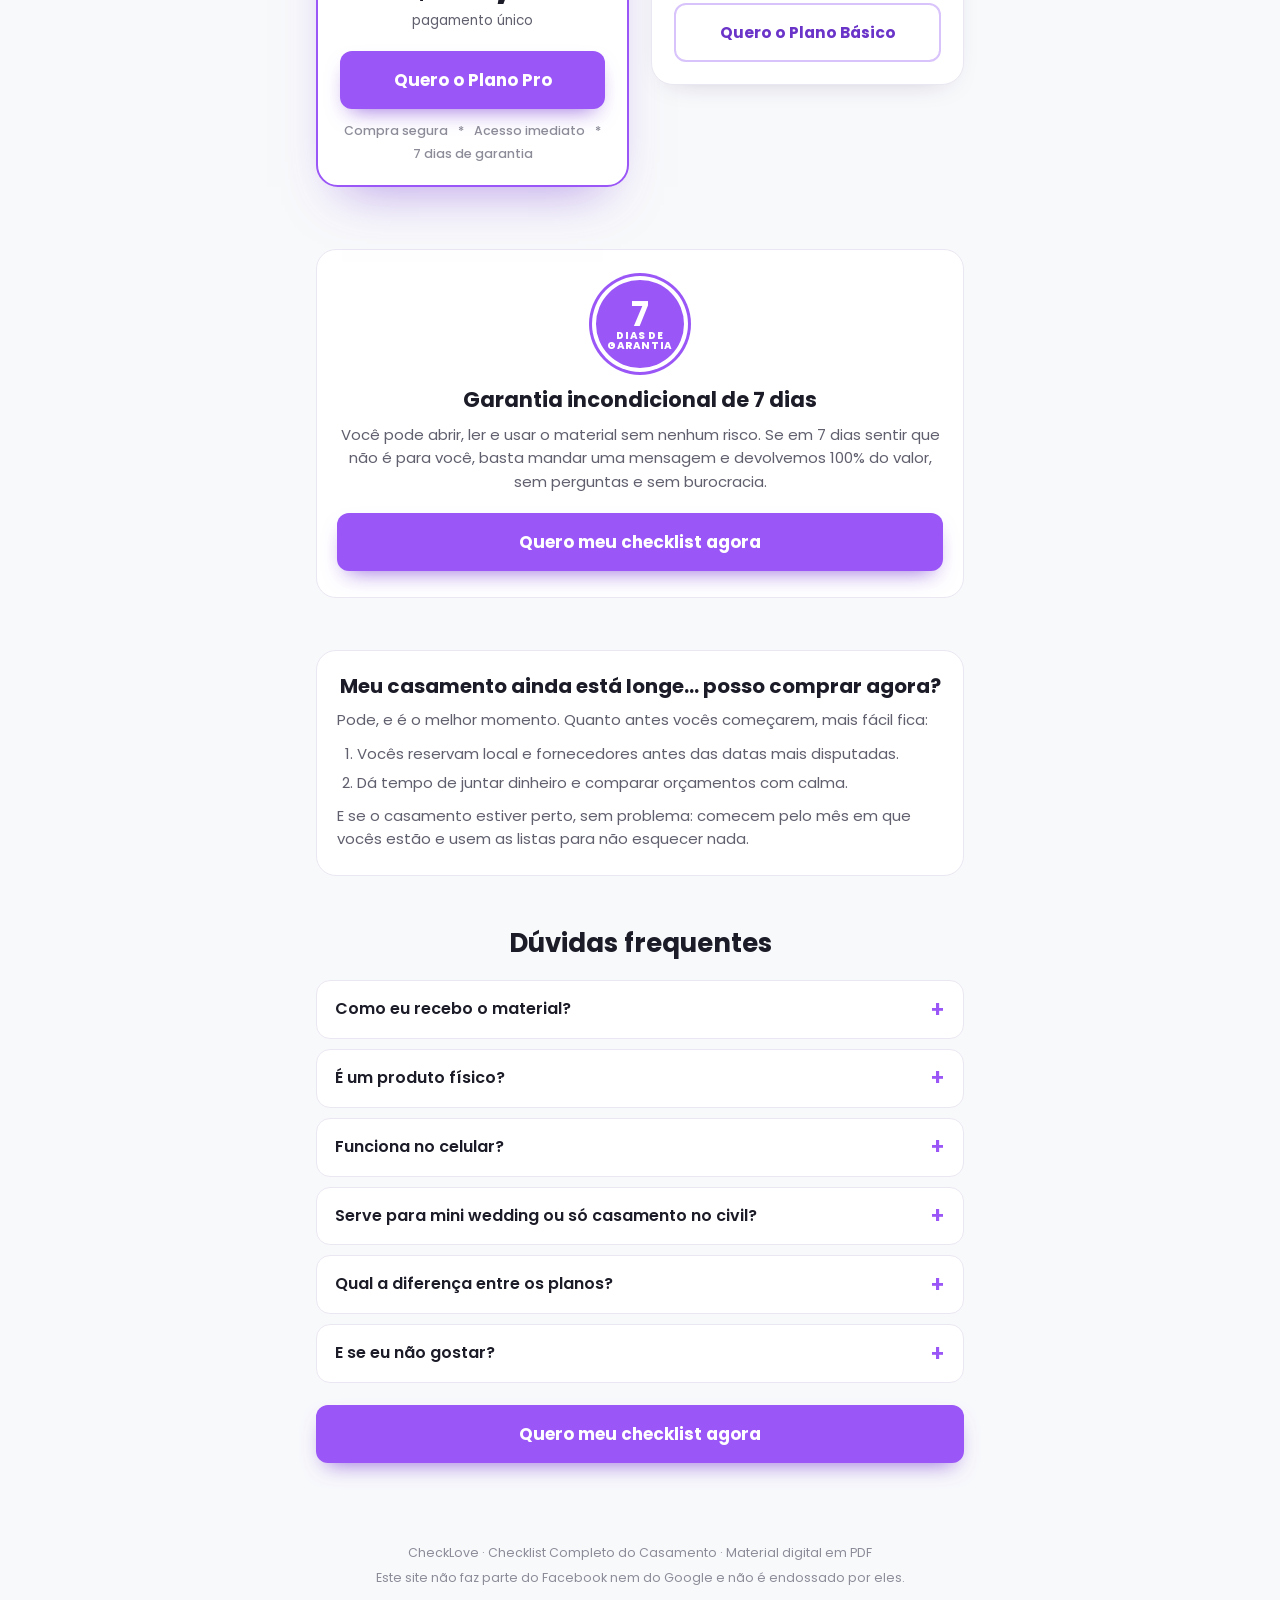
==== commit 559e266b: "Título do topo: sozinha Co-Authored-By: Claude Sonnet 5.5 <noreply@anthropic.com> Claude-Session: ht" ====
--- a/index.html
+++ b/index.html
@@ -219,7 +219,7 @@
 
 <section class="hero">
   <div class="wrap">
-    <h1>Organize seu casamento inteiro sem esquecer nenhum detalhe</h1>
+    <h1>Organize seu casamento inteiro sozinha, sem esquecer nenhum detalhe</h1>
     <div class="vsl" id="vsl">
       <video id="vsl-video" poster="video/vsl-poster.webp" width="540" height="960" muted loop playsinline preload="none" aria-label="Vídeo de apresentação do checklist"></video>
       <button class="vsl-aviso" id="vsl-aviso" type="button" aria-label="Clique para ouvir o vídeo do começo">
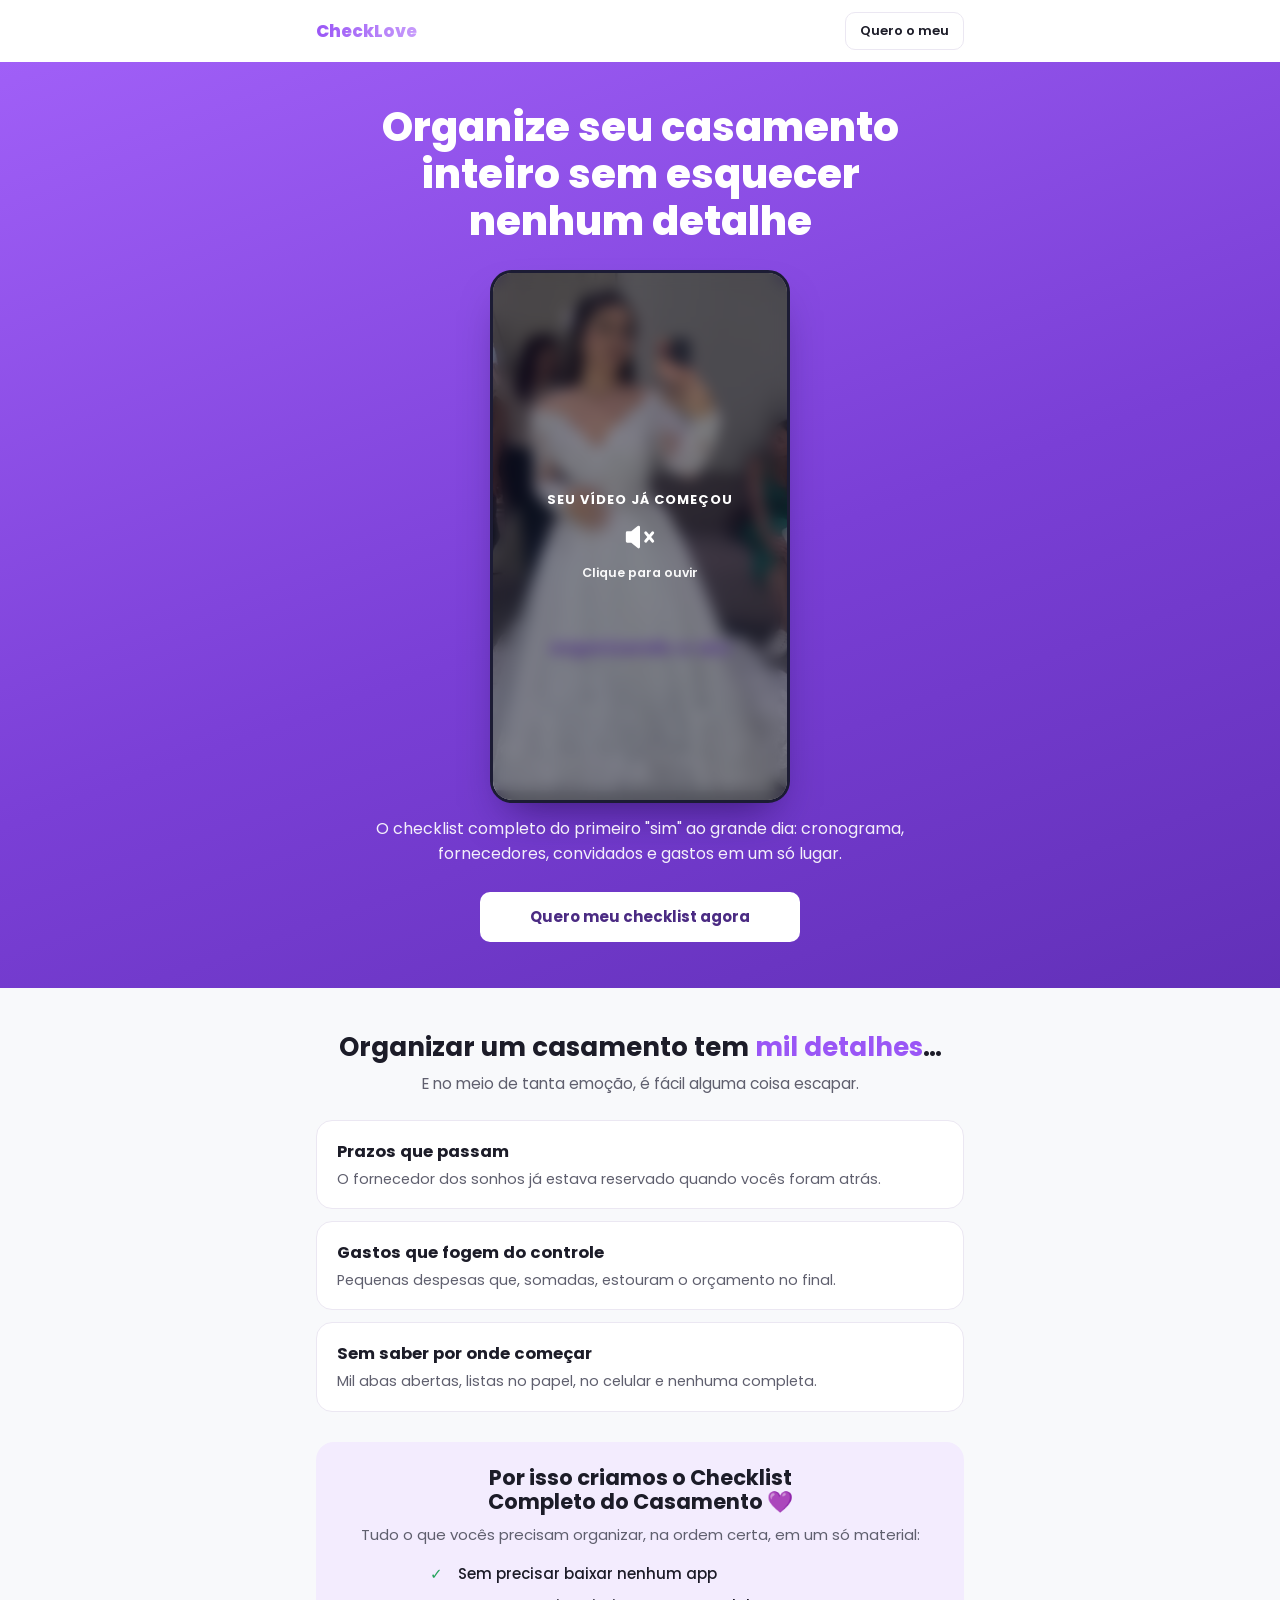
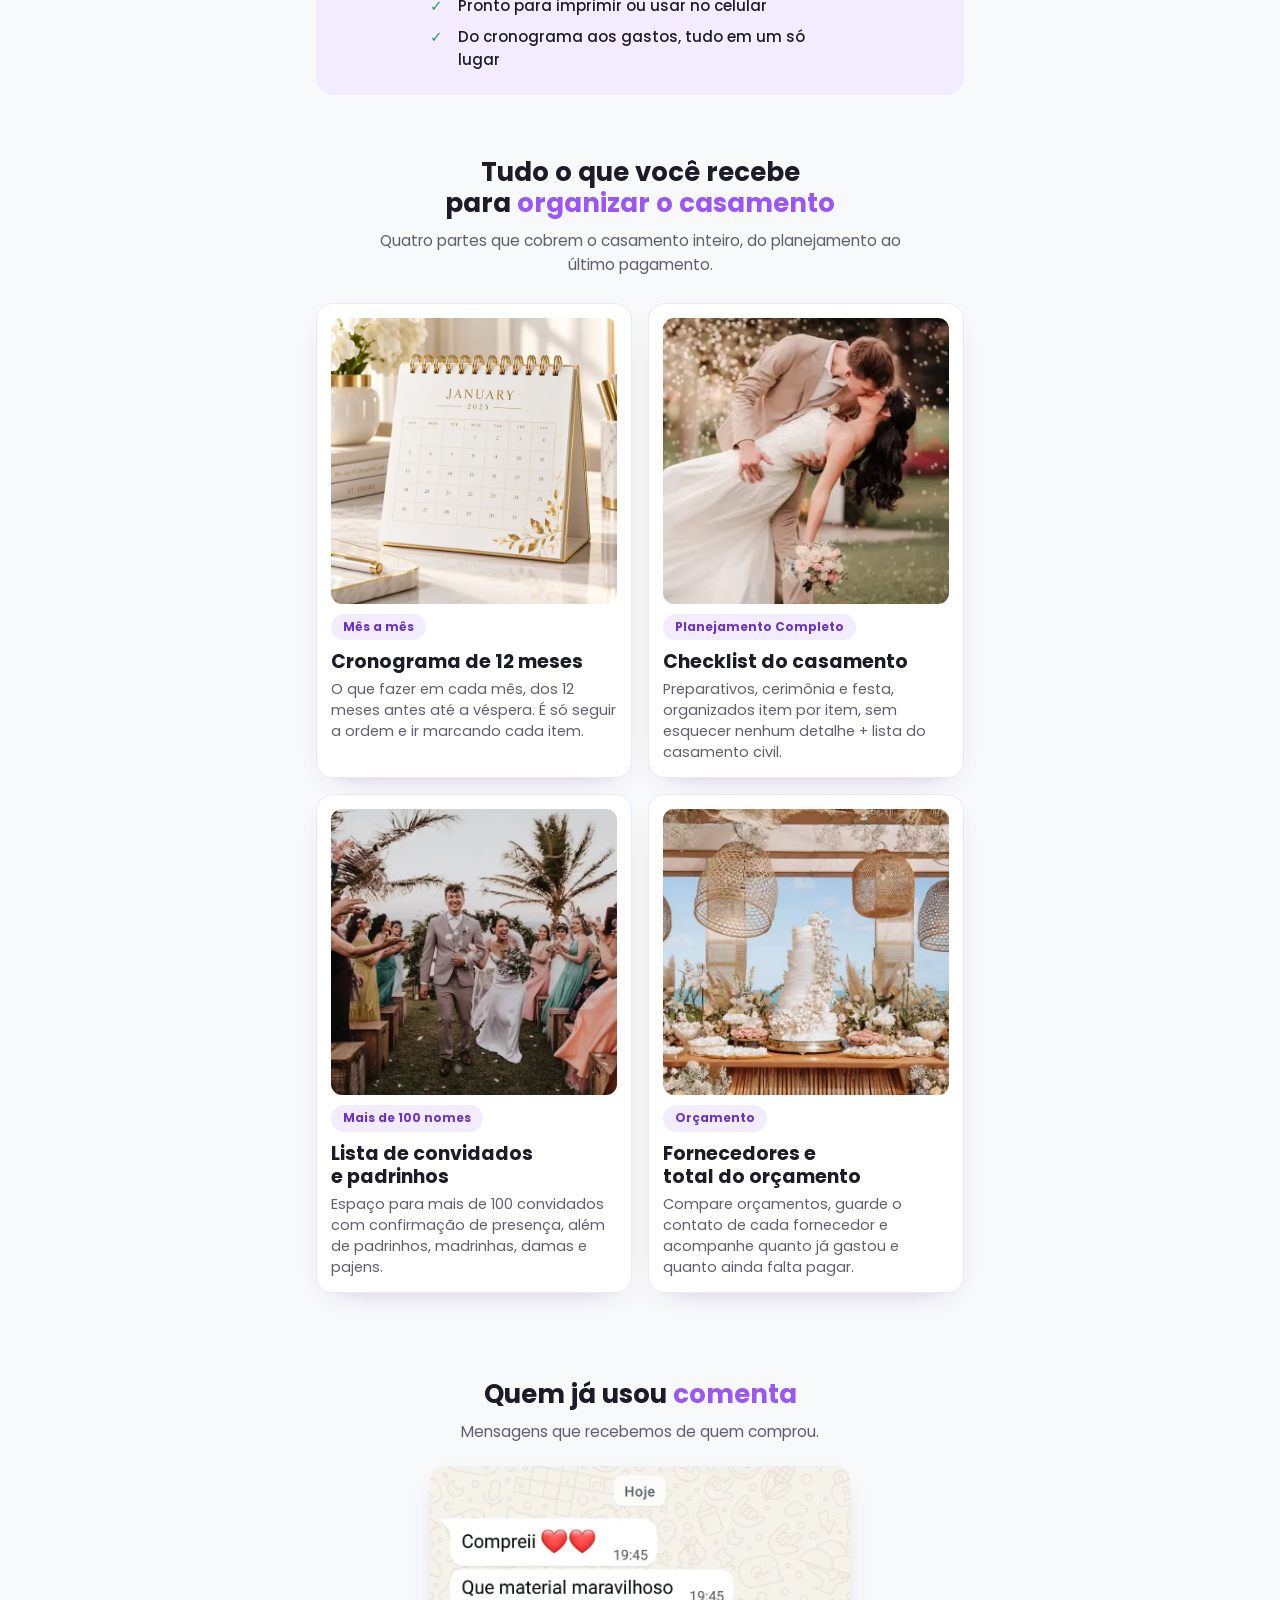
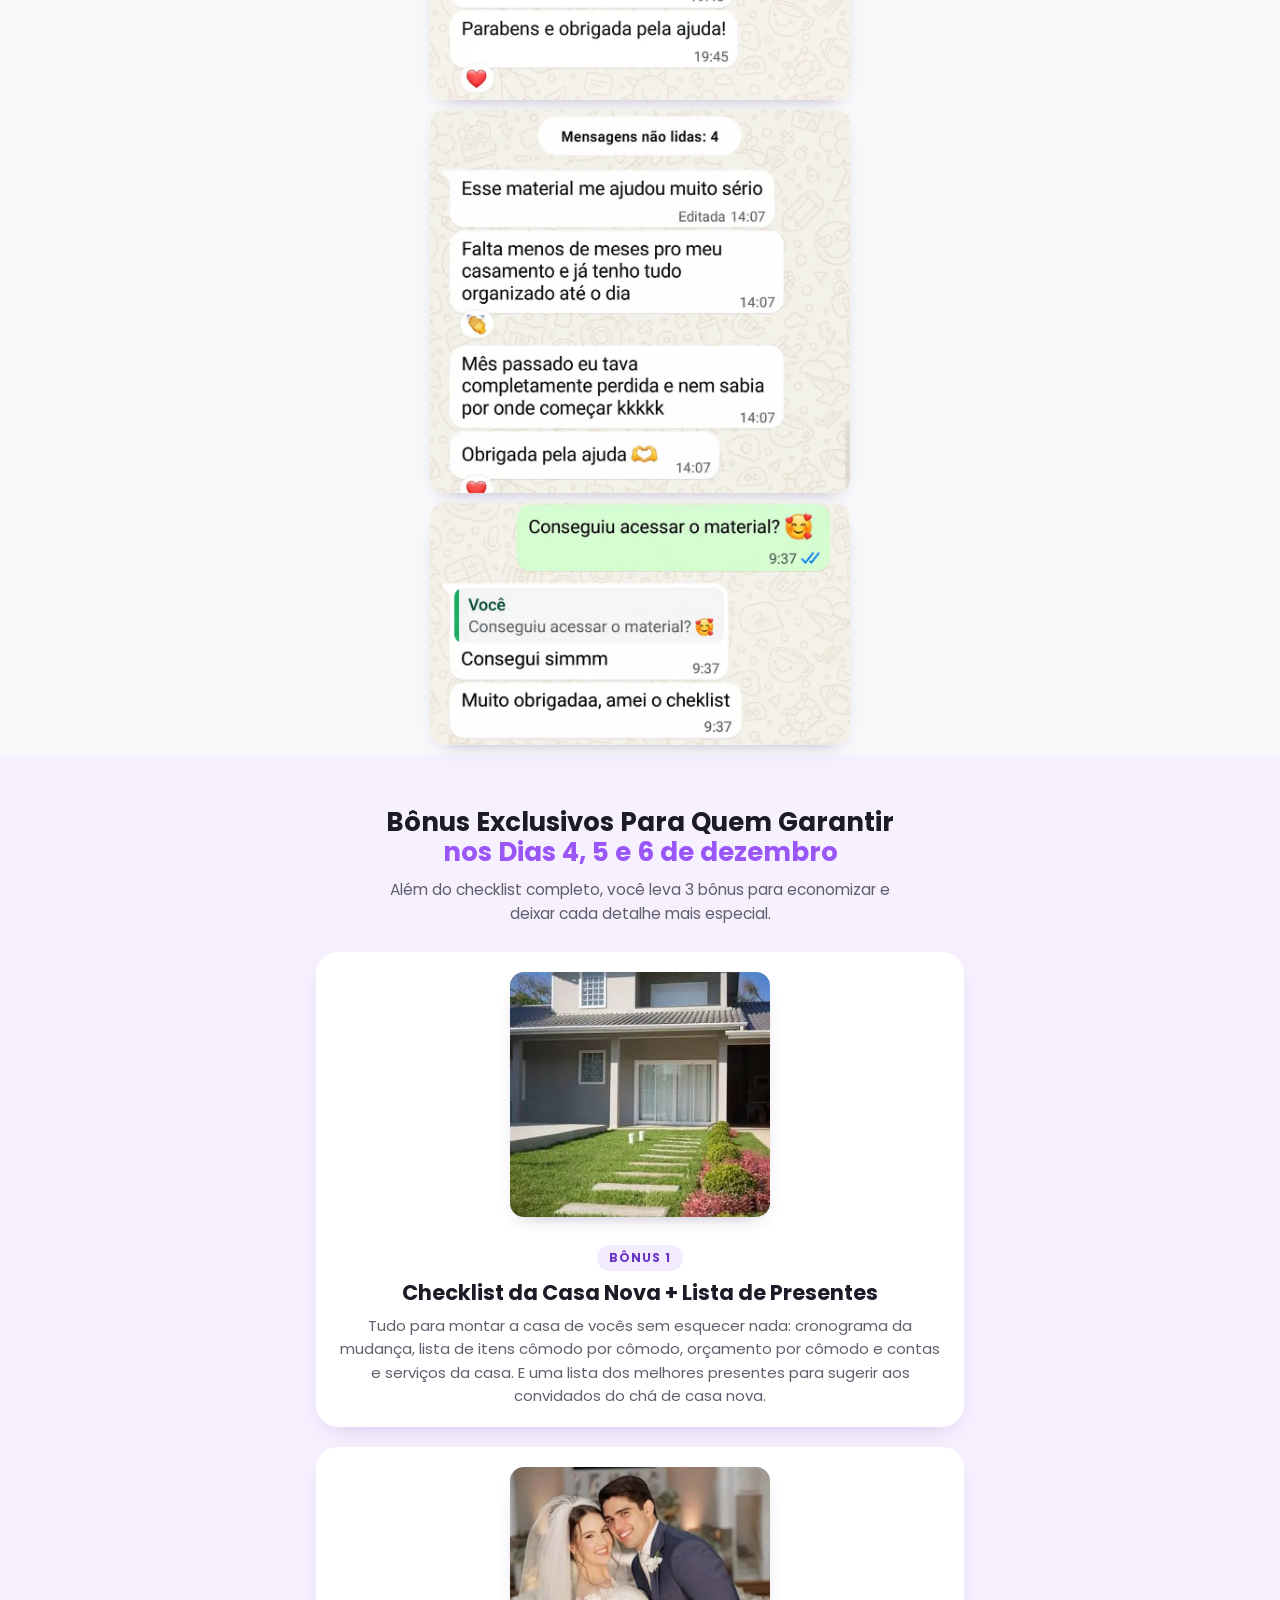
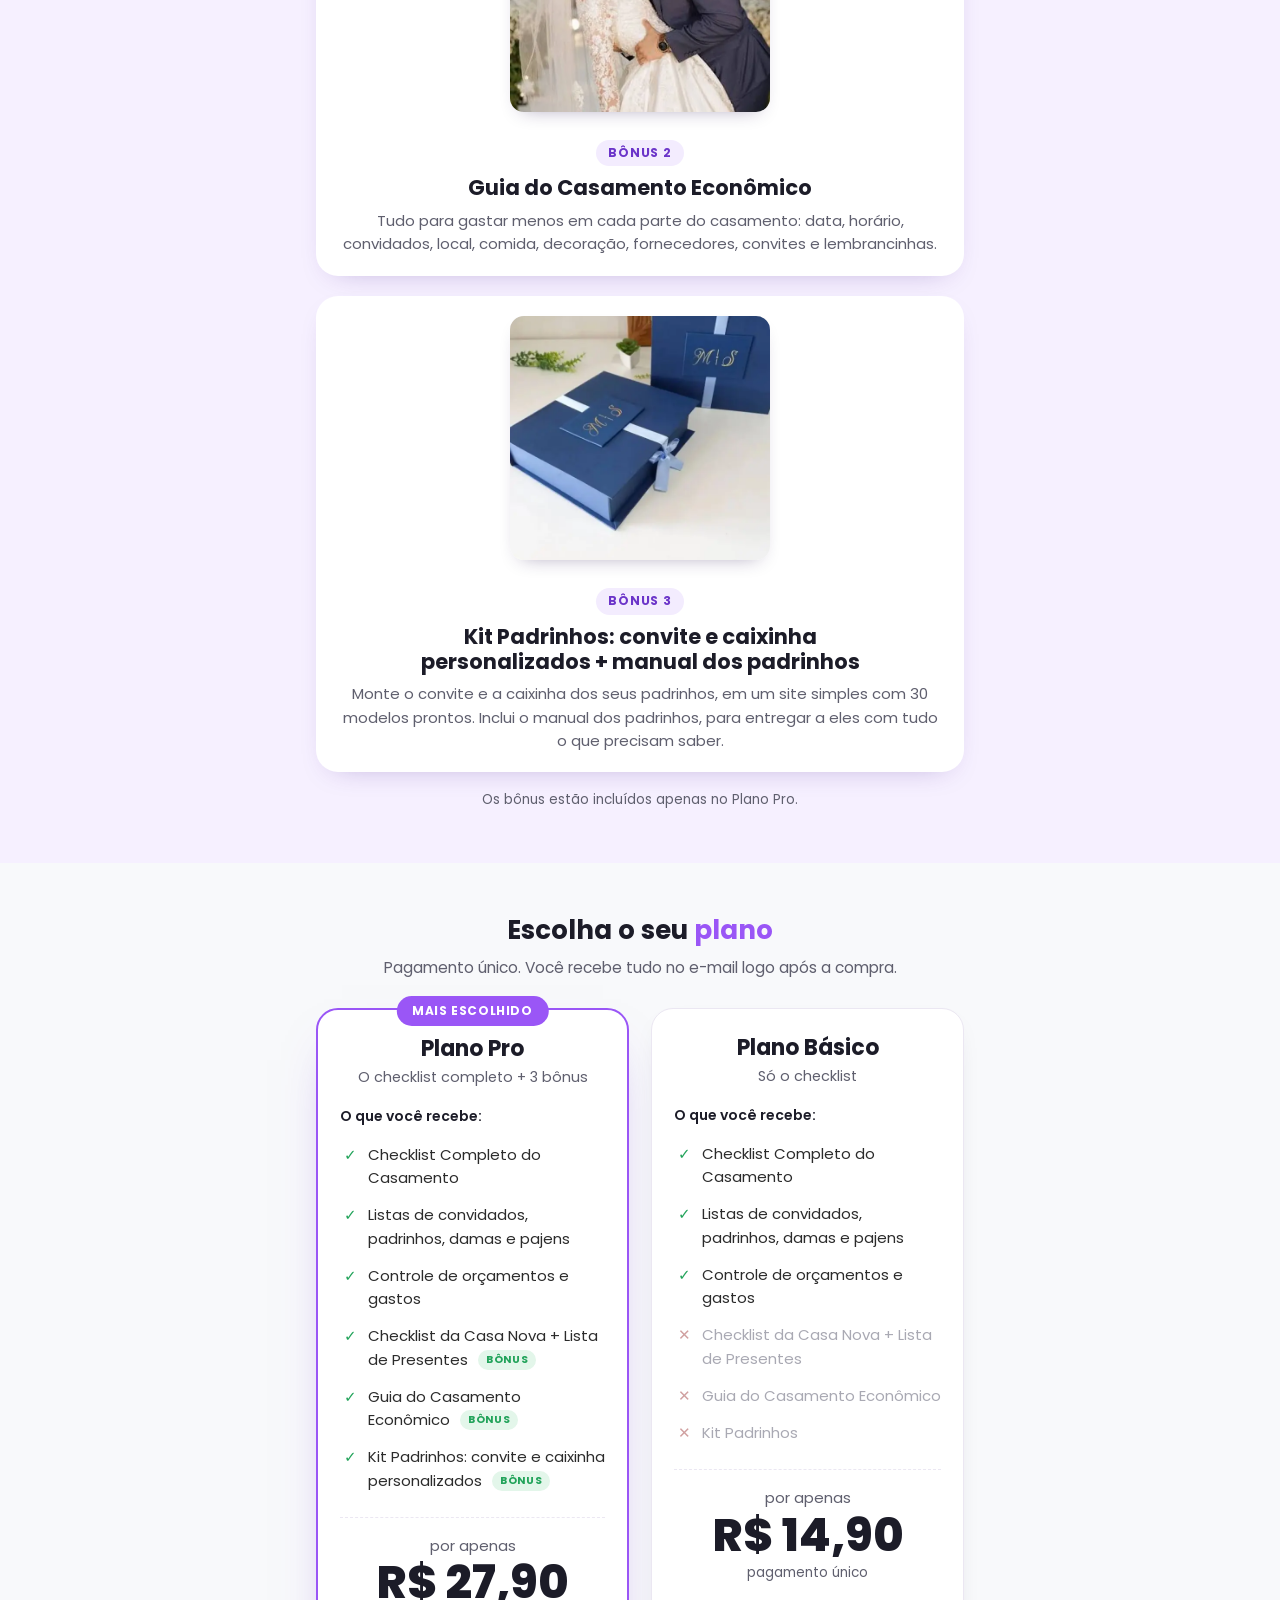
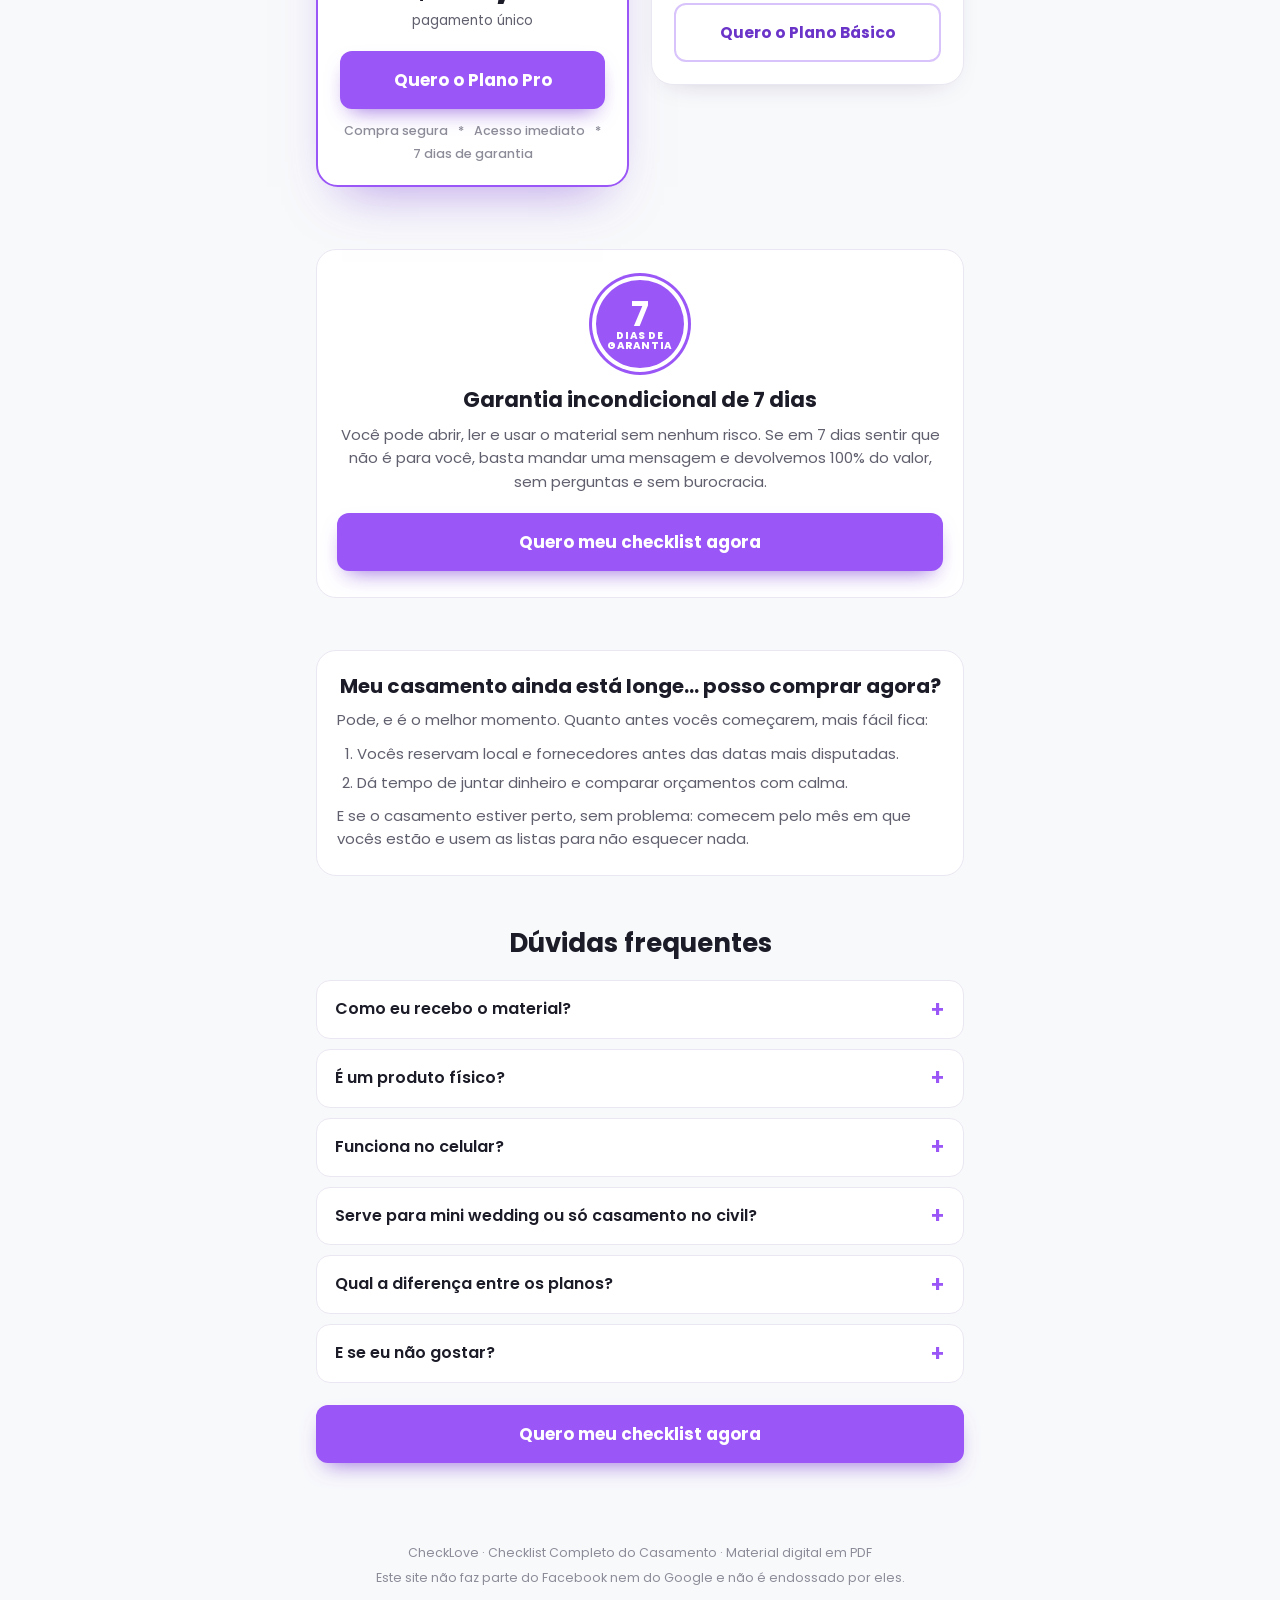
==== commit e7bbae23: "Título do topo: remove sozinha Co-Authored-By: Claude Sonnet 5.5 <noreply@anthropic.com> Claude-Sess" ====
--- a/index.html
+++ b/index.html
@@ -219,7 +219,7 @@
 
 <section class="hero">
   <div class="wrap">
-    <h1>Organize seu casamento inteiro sozinha, sem esquecer nenhum detalhe</h1>
+    <h1>Organize seu casamento inteiro sem esquecer nenhum detalhe</h1>
     <div class="vsl" id="vsl">
       <video id="vsl-video" poster="video/vsl-poster.webp" width="540" height="960" muted loop playsinline preload="none" aria-label="Vídeo de apresentação do checklist"></video>
       <button class="vsl-aviso" id="vsl-aviso" type="button" aria-label="Clique para ouvir o vídeo do começo">
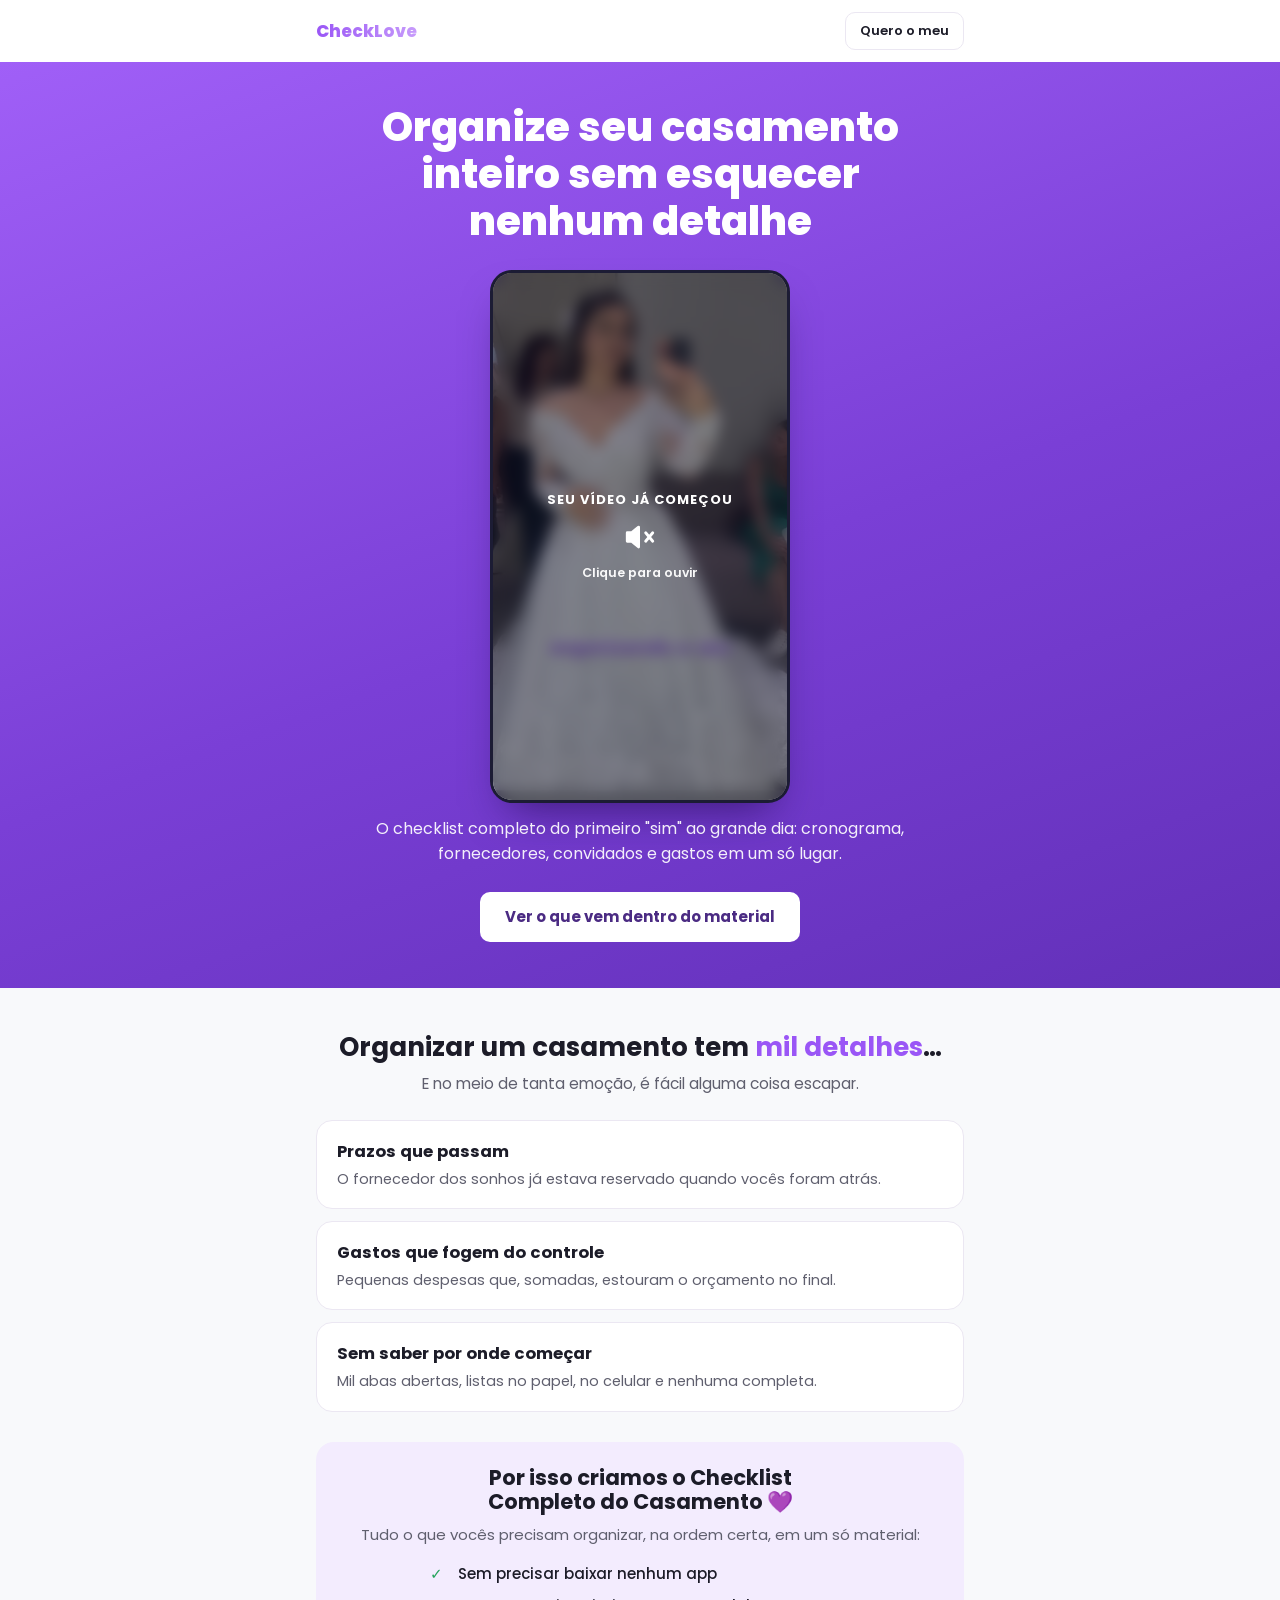
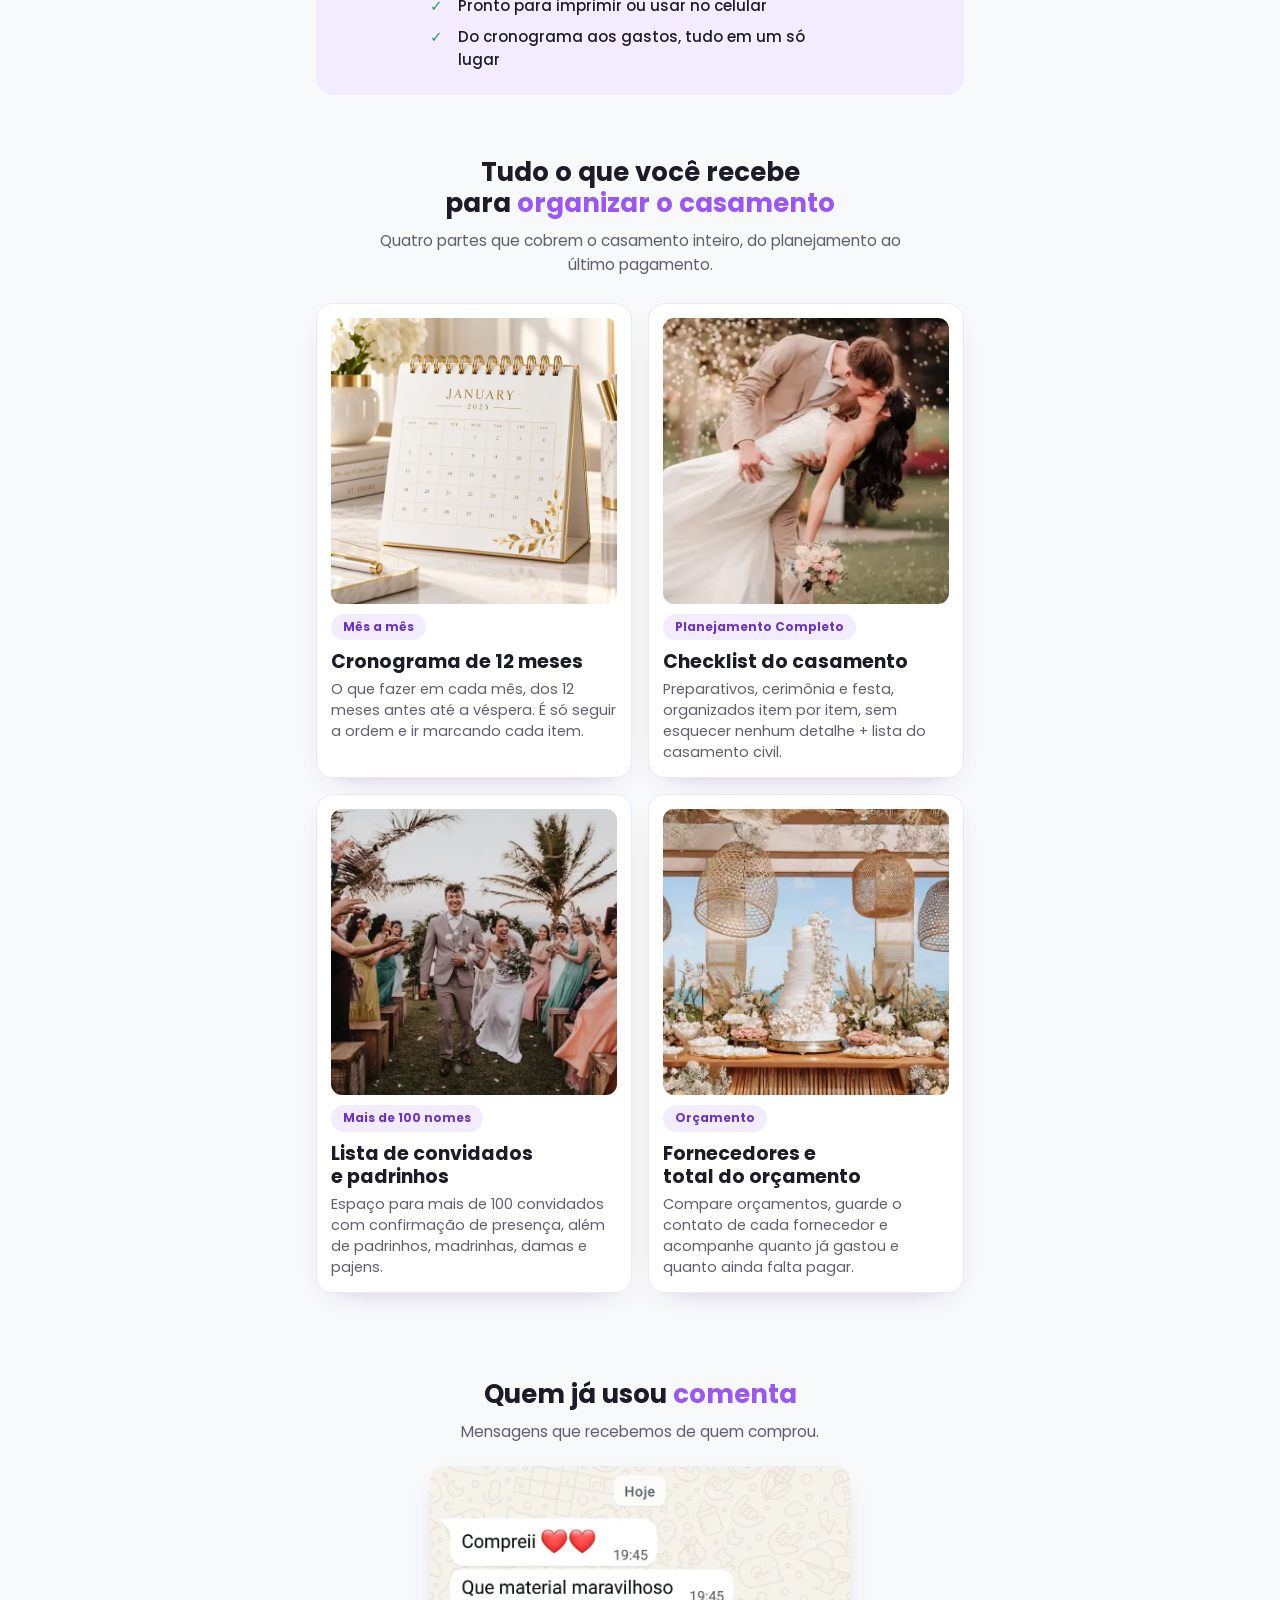
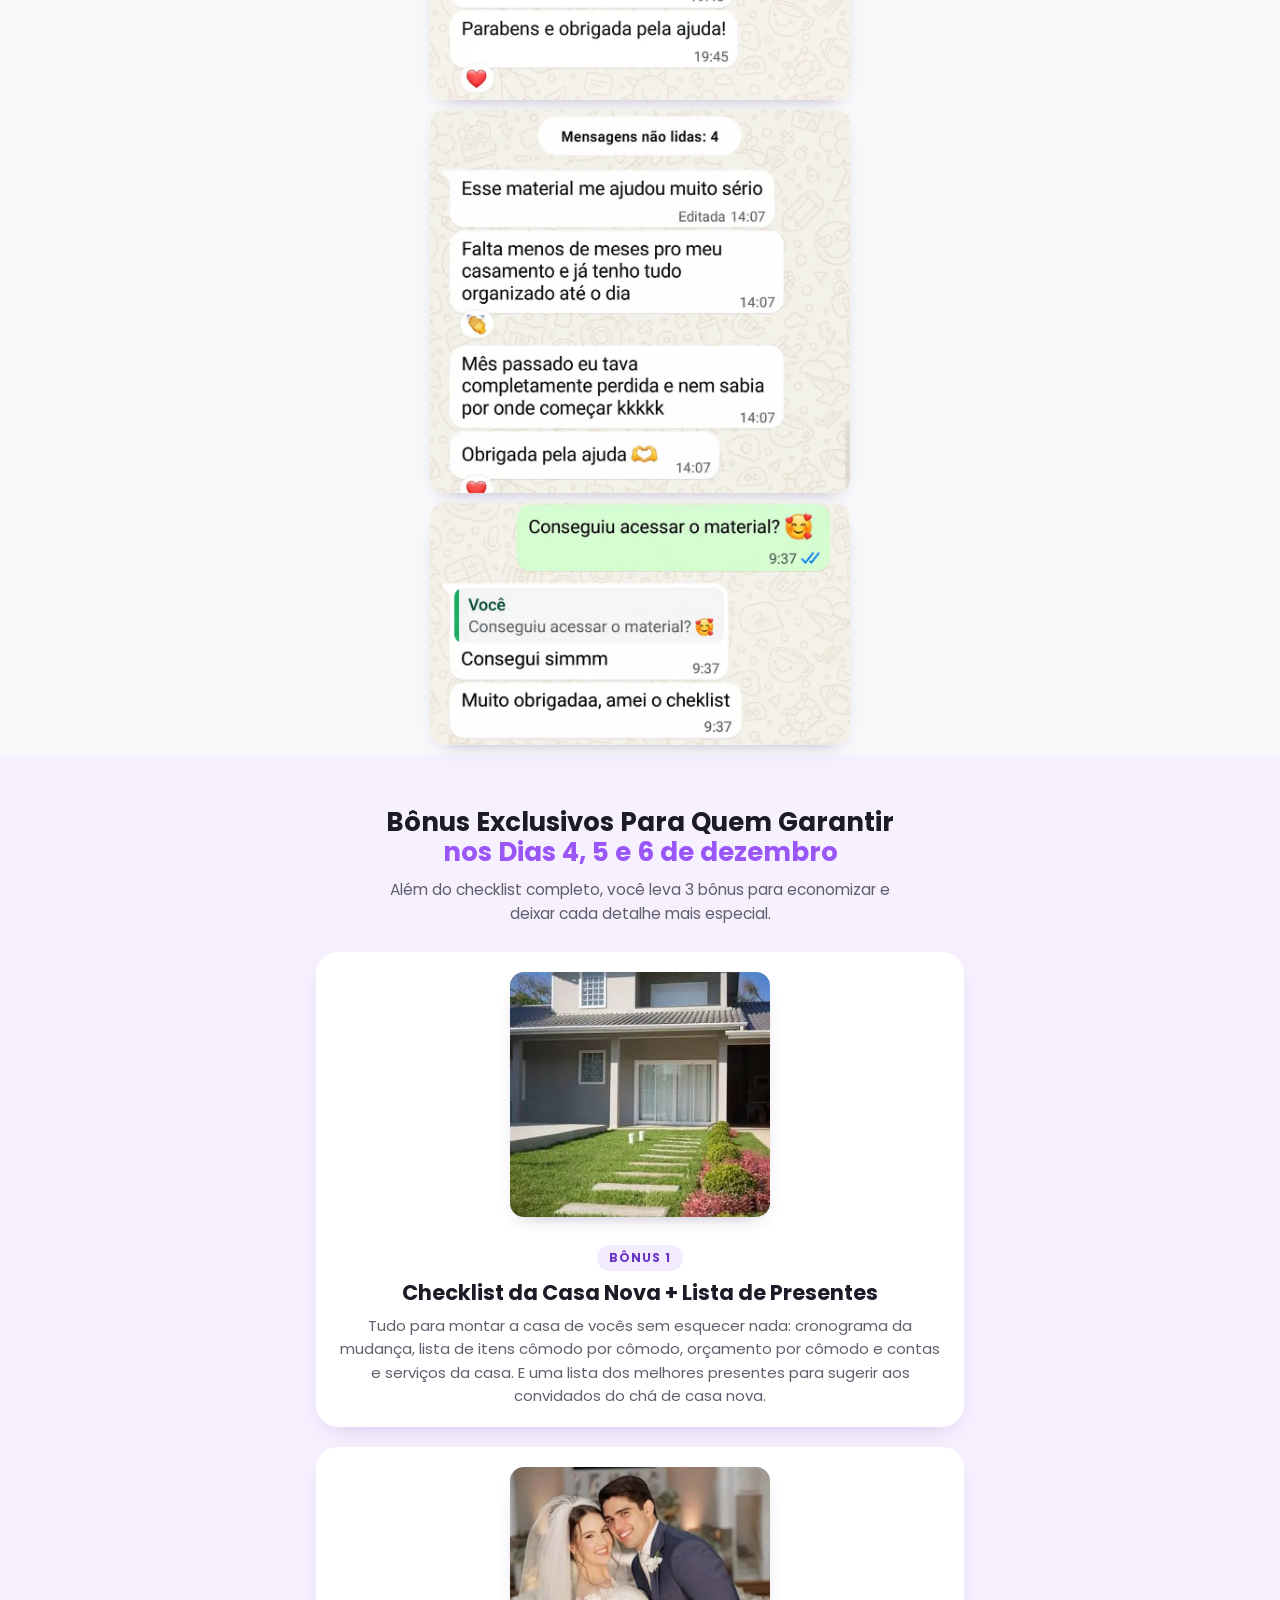
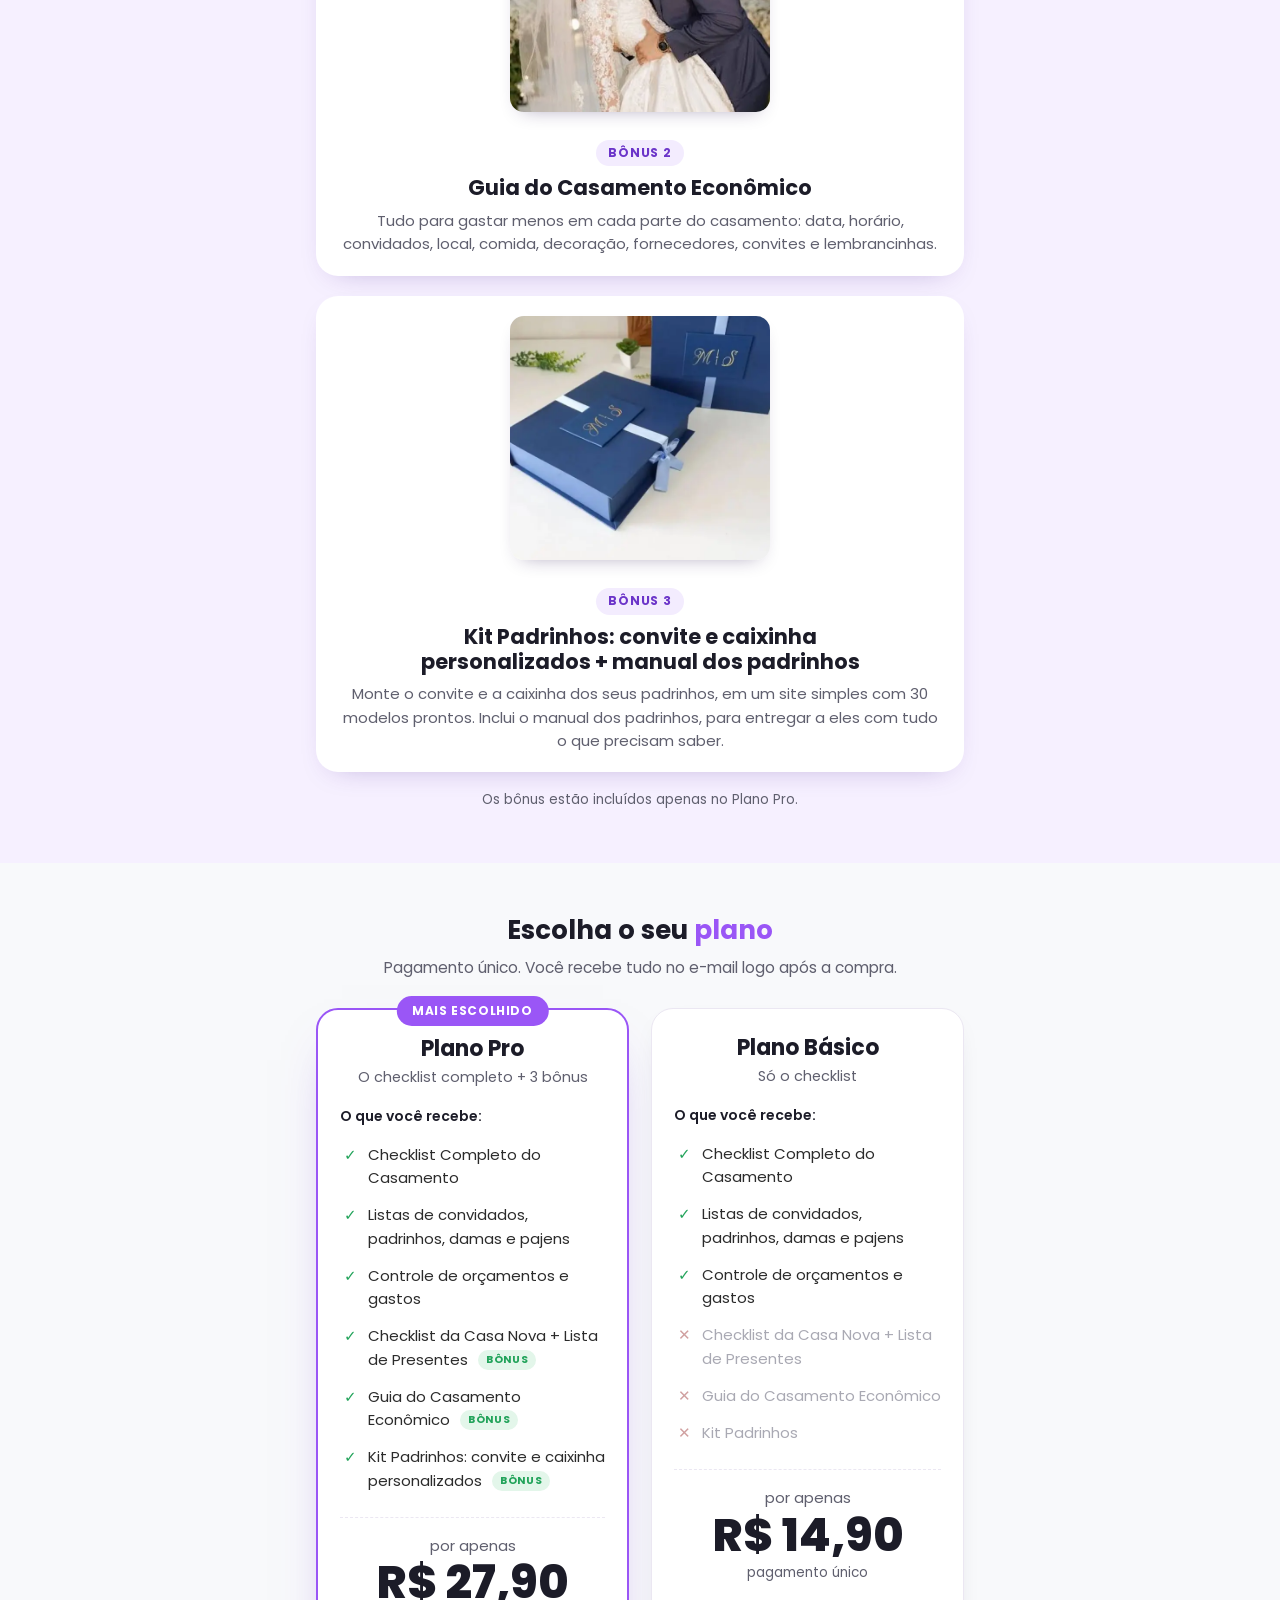
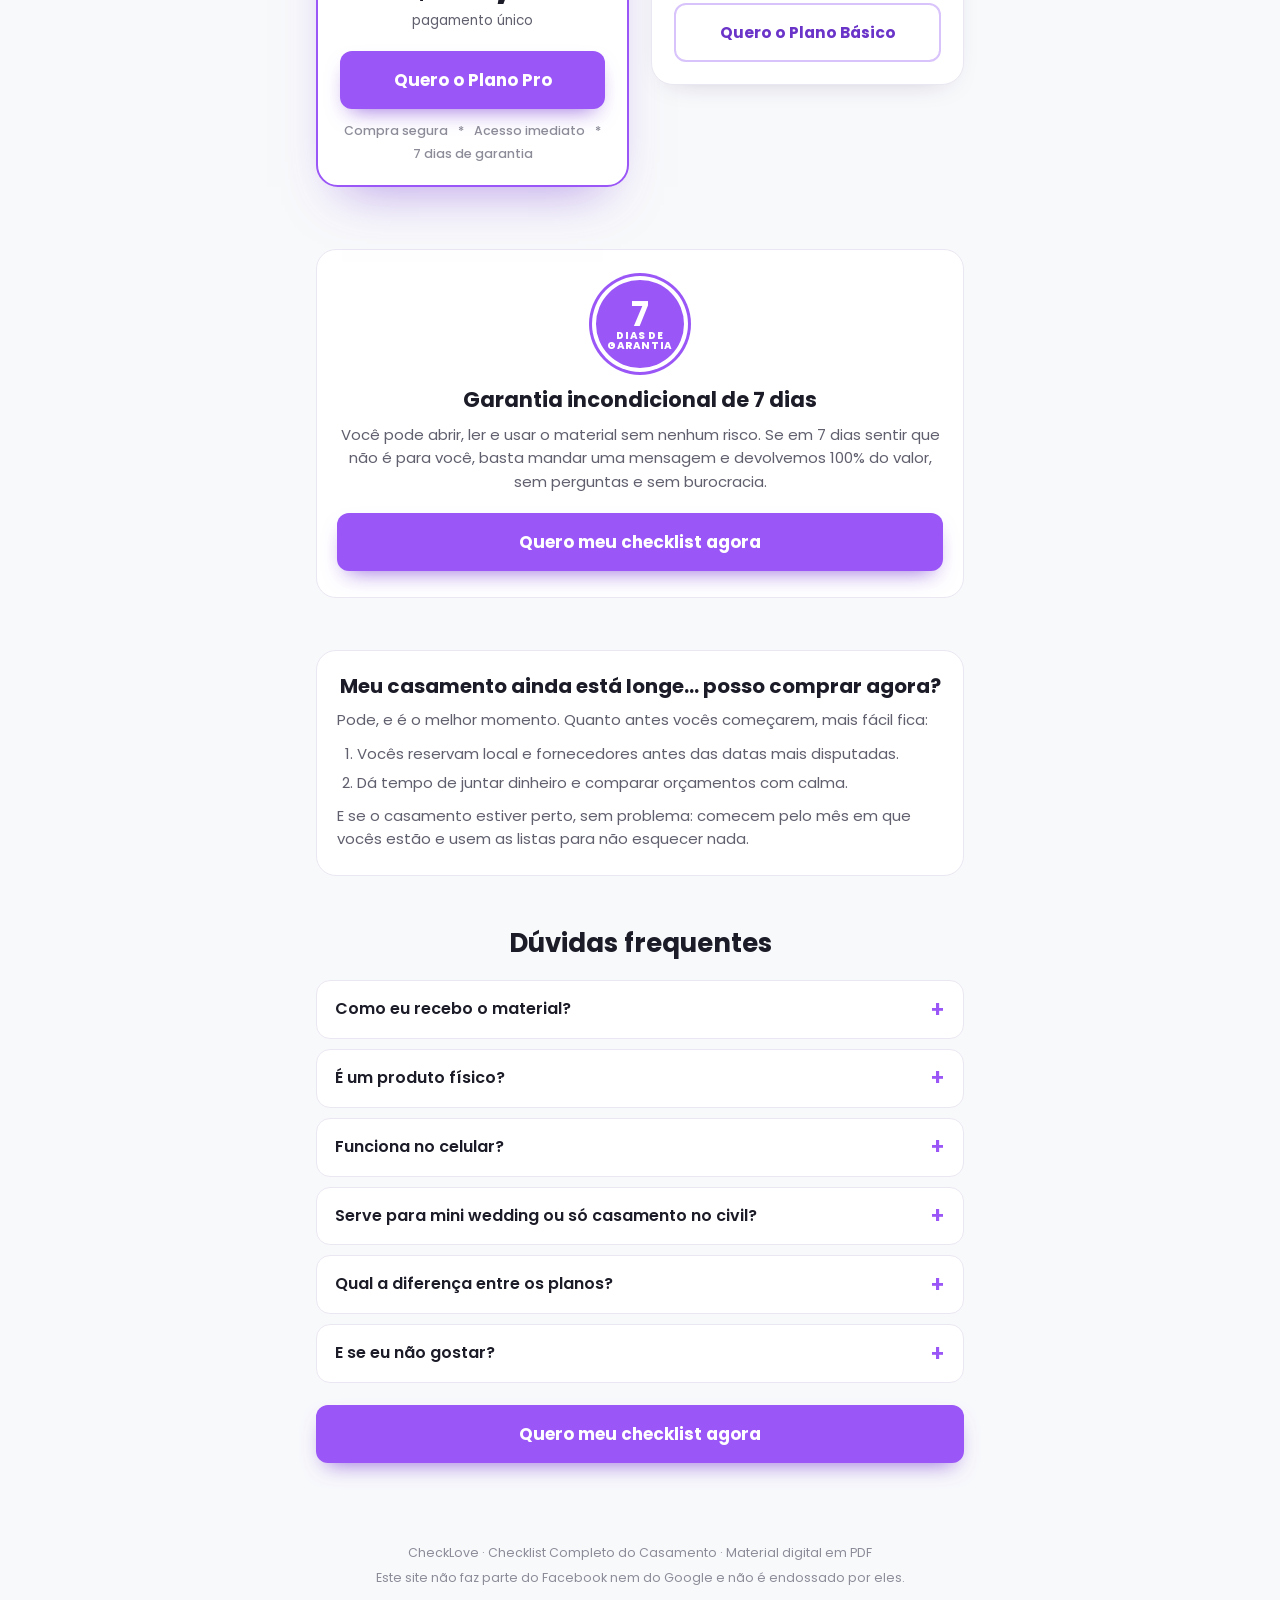
==== commit 22a66d36: "Botão do topo leva à seção do que se recebe Co-Authored-By: Claude Sonnet 5.5 <noreply@anthropic.com" ====
--- a/index.html
+++ b/index.html
@@ -230,7 +230,7 @@
     </div>
     <p class="lead">O checklist completo do primeiro "sim" ao grande dia: cronograma, fornecedores, convidados e gastos em um só lugar.</p>
     <div class="botoes">
-      <a class="btn-branco" href="#planos">Quero meu checklist agora</a>
+      <a class="btn-branco" href="#recebe">Ver o que vem dentro do material</a>
     </div>
   </div>
 </section>
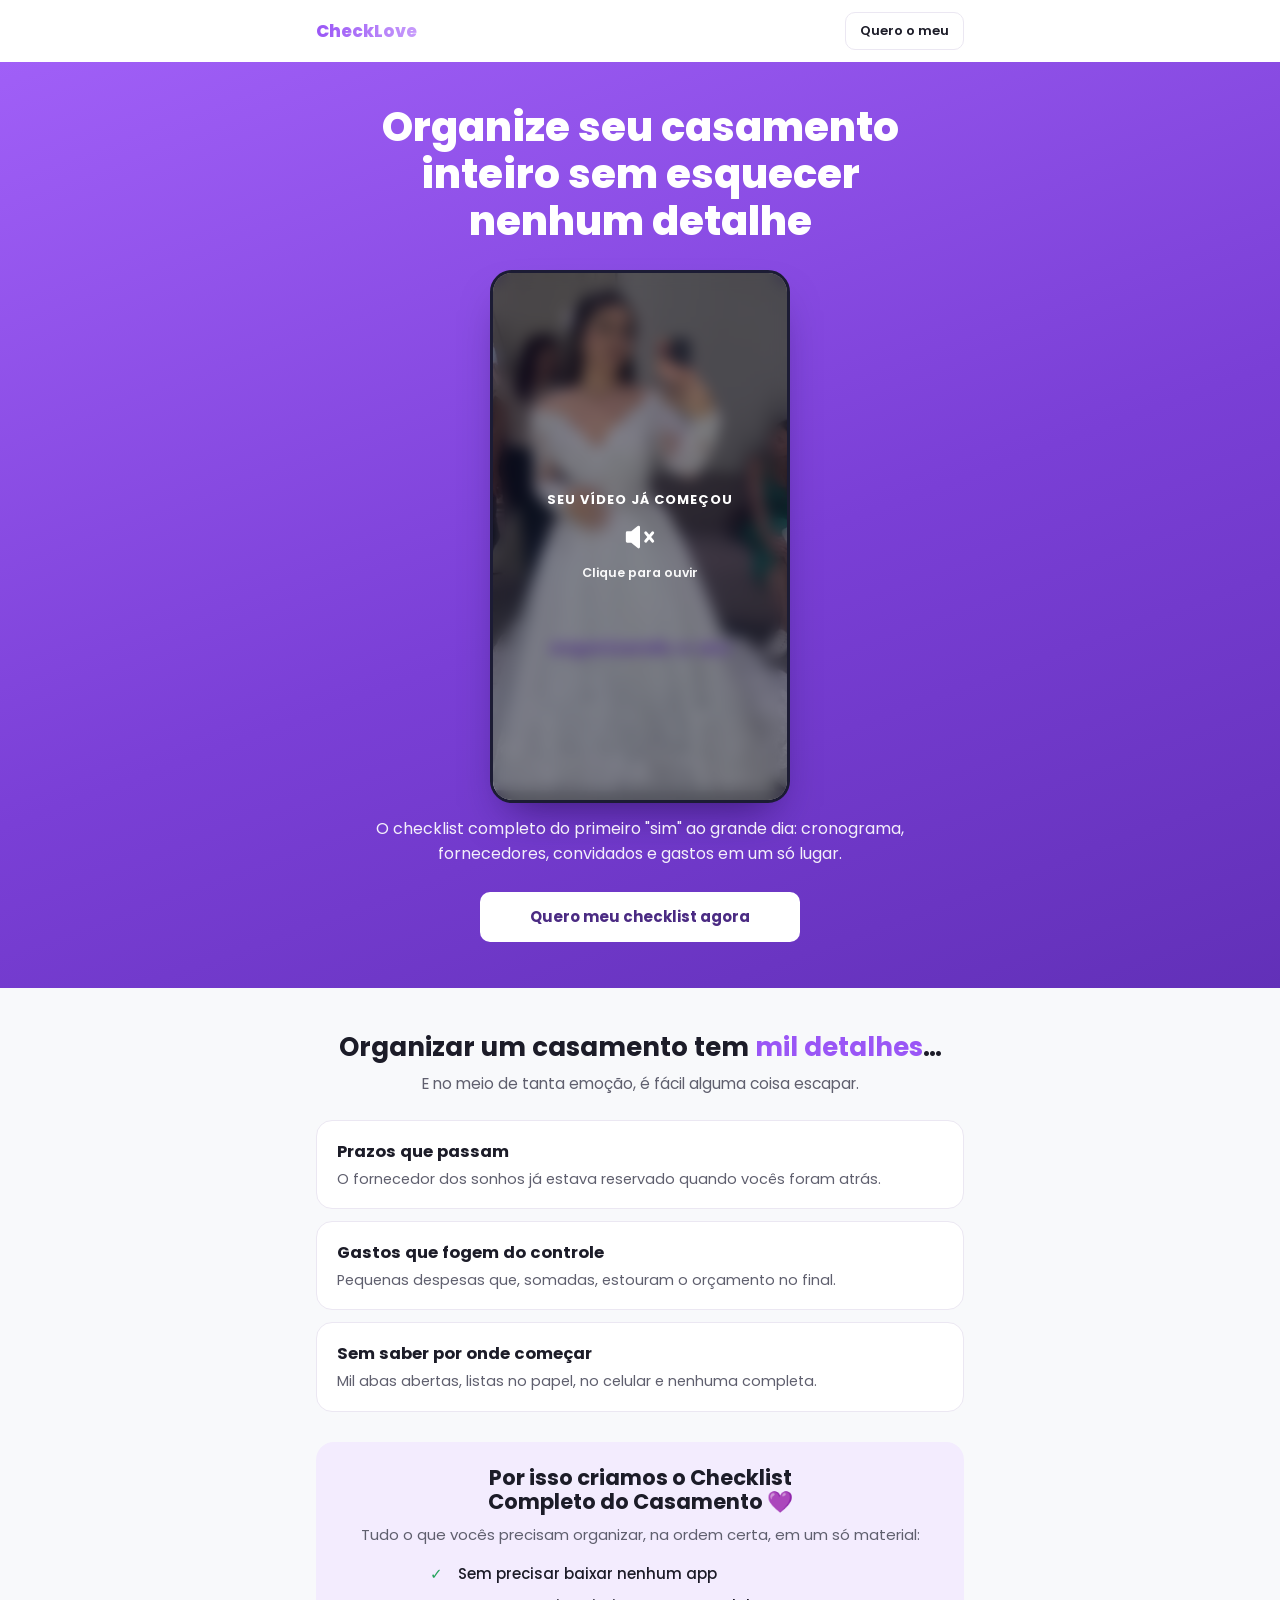
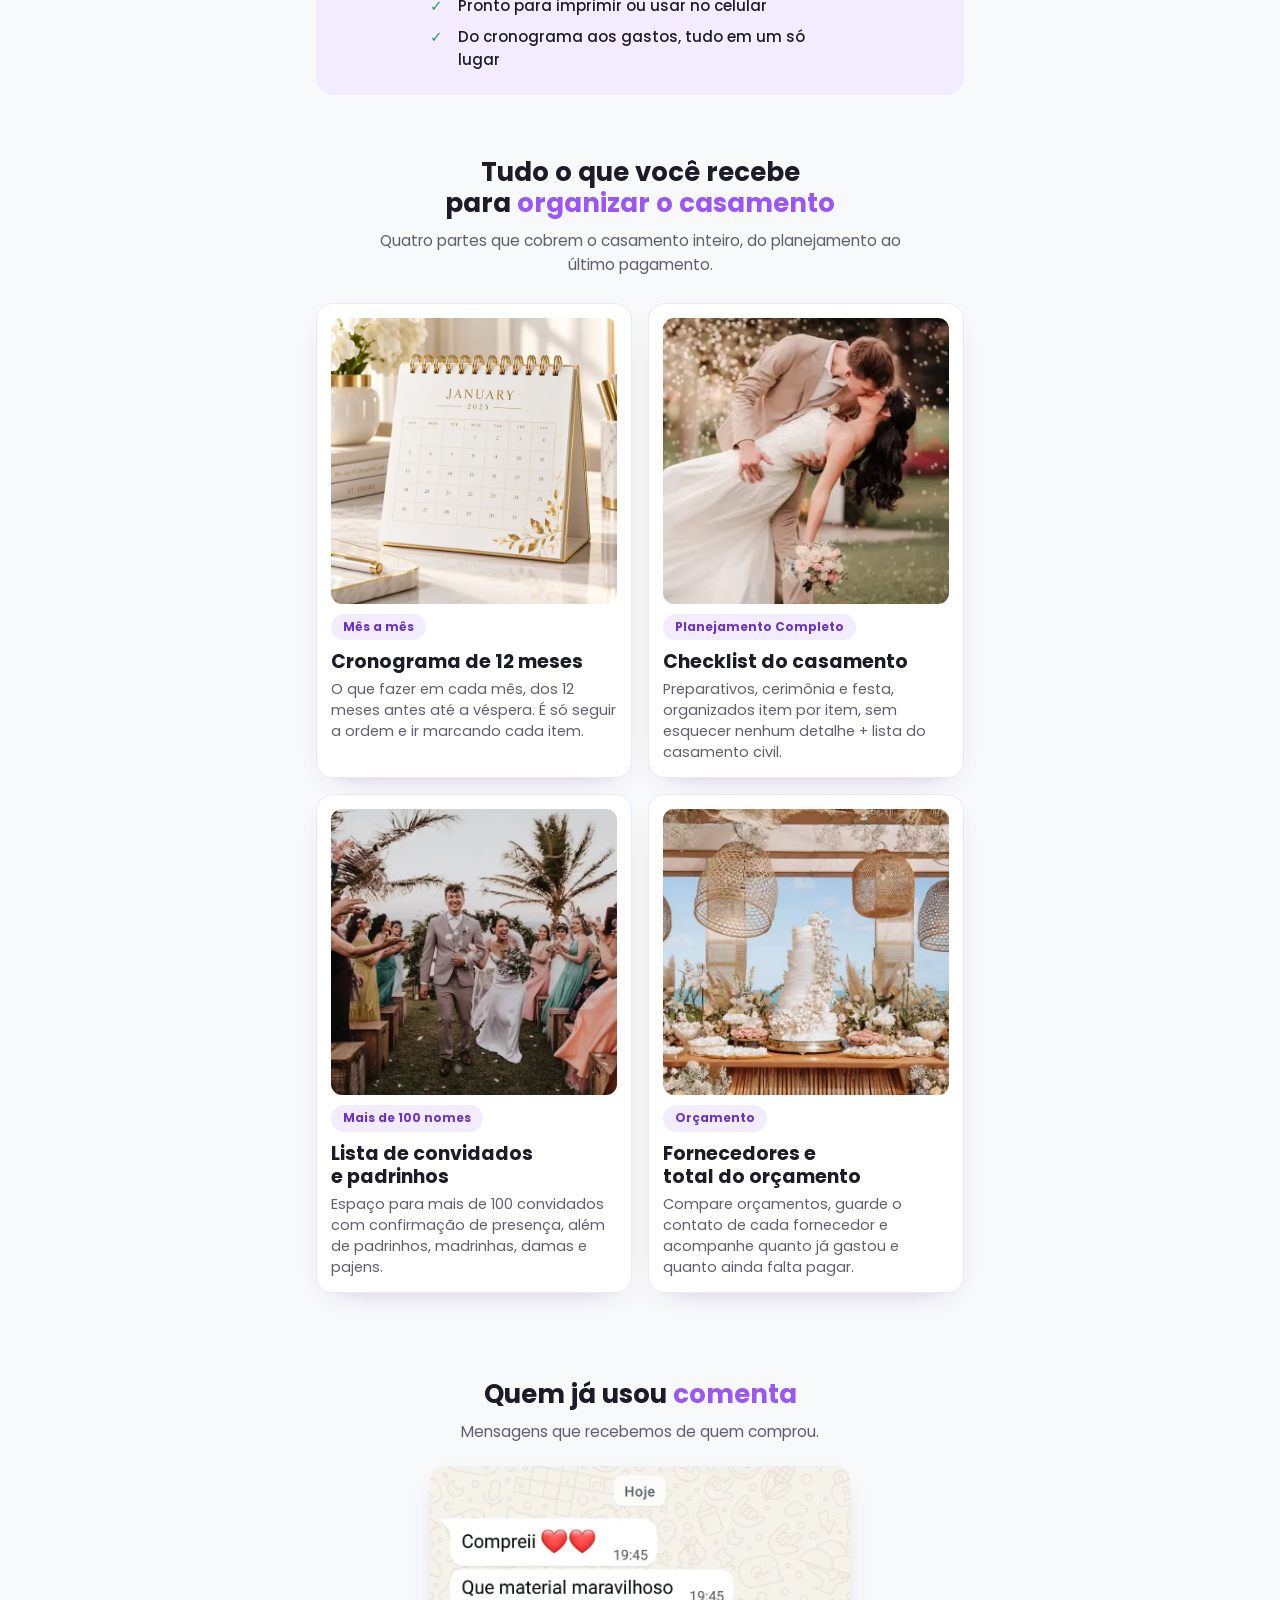
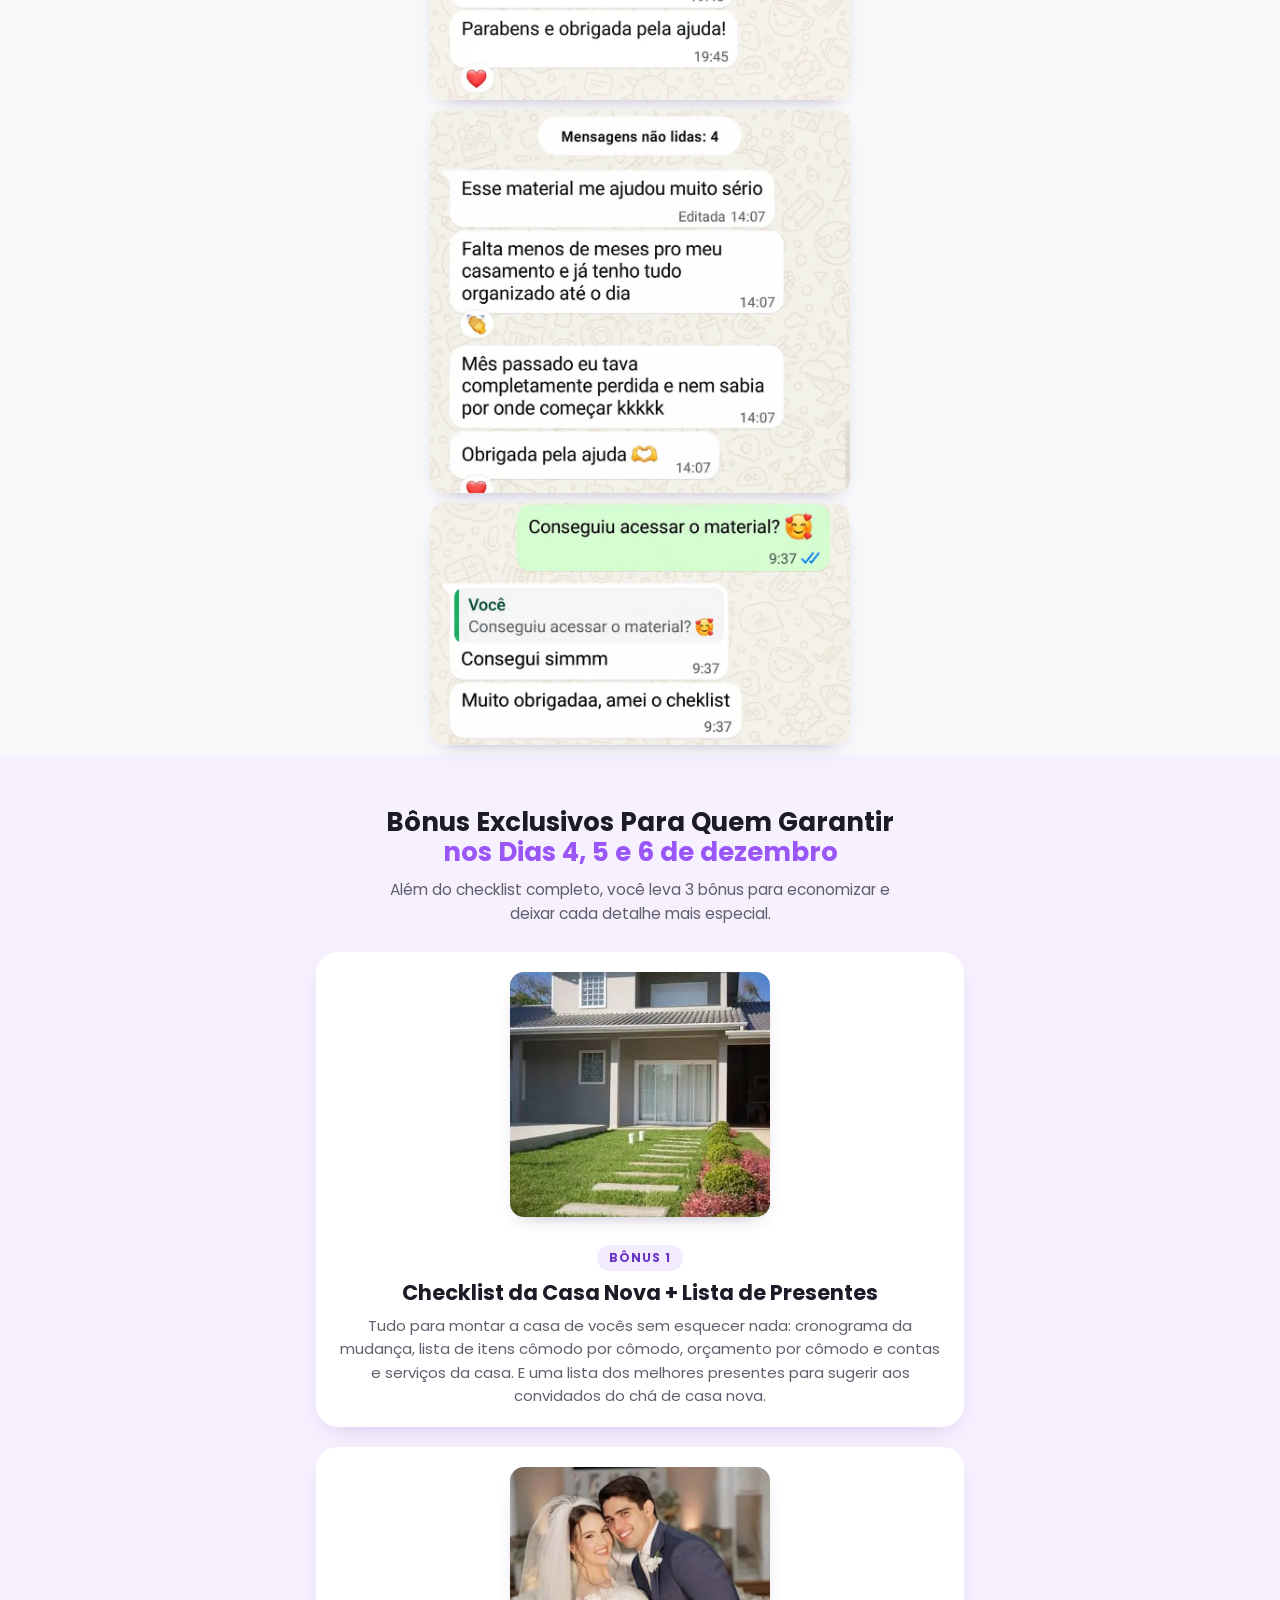
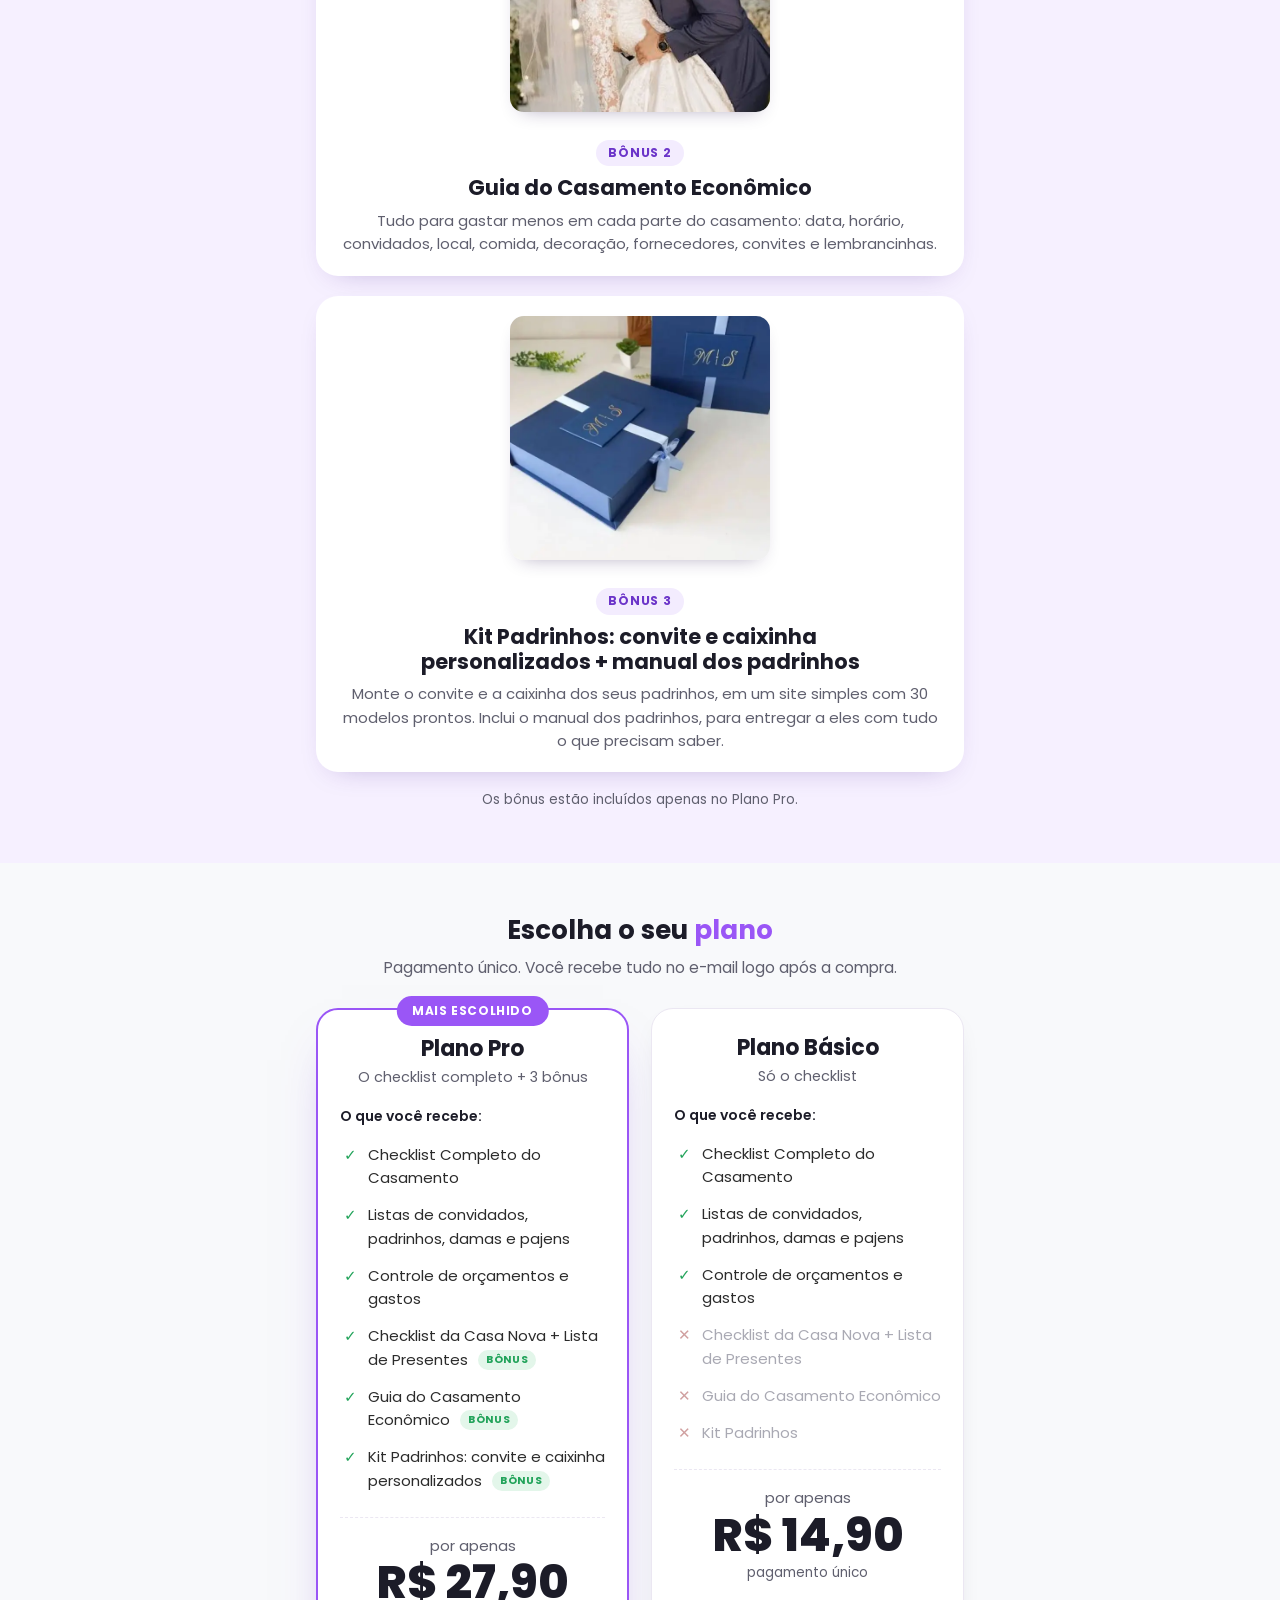
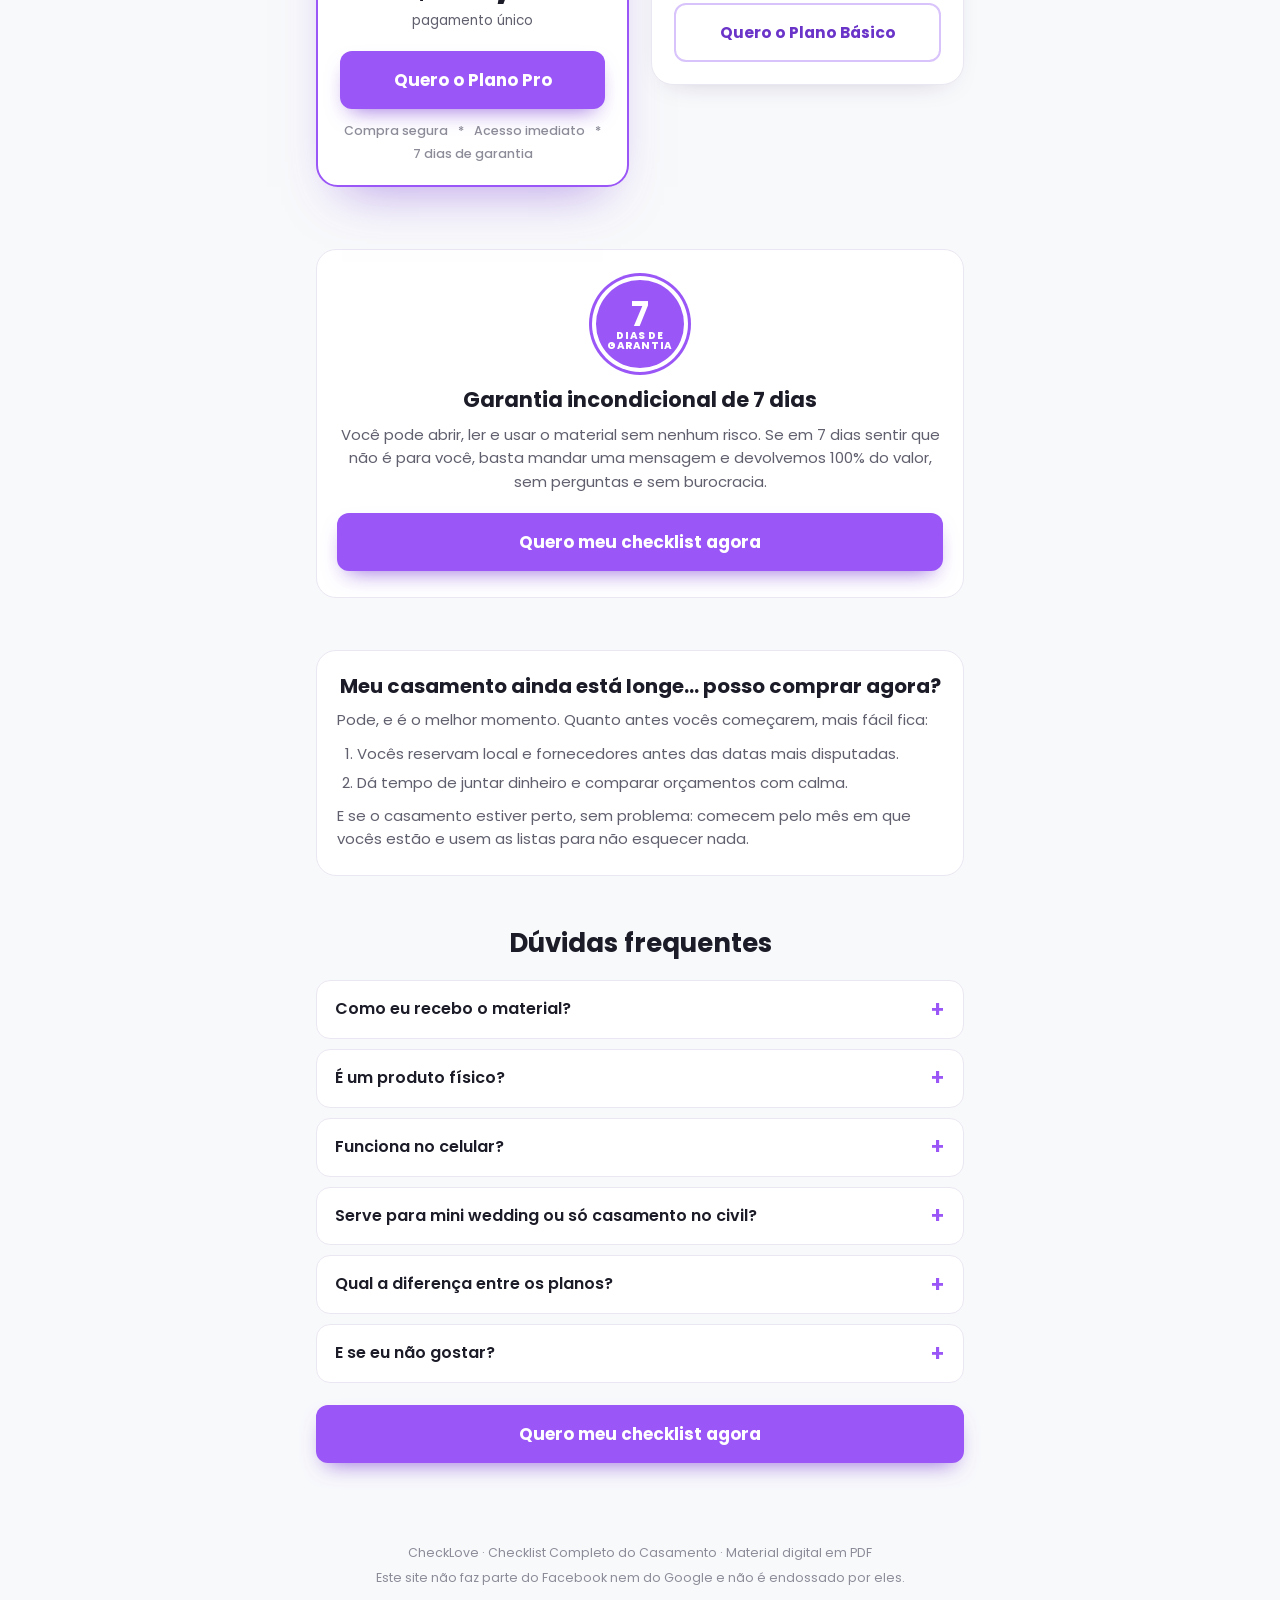
==== commit 519e61c9: "Botão do topo: texto original Co-Authored-By: Claude Sonnet 5.5 <noreply@anthropic.com> Claude-Sessi" ====
--- a/index.html
+++ b/index.html
@@ -230,7 +230,7 @@
     </div>
     <p class="lead">O checklist completo do primeiro "sim" ao grande dia: cronograma, fornecedores, convidados e gastos em um só lugar.</p>
     <div class="botoes">
-      <a class="btn-branco" href="#recebe">Ver o que vem dentro do material</a>
+      <a class="btn-branco" href="#recebe">Quero meu checklist agora</a>
     </div>
   </div>
 </section>
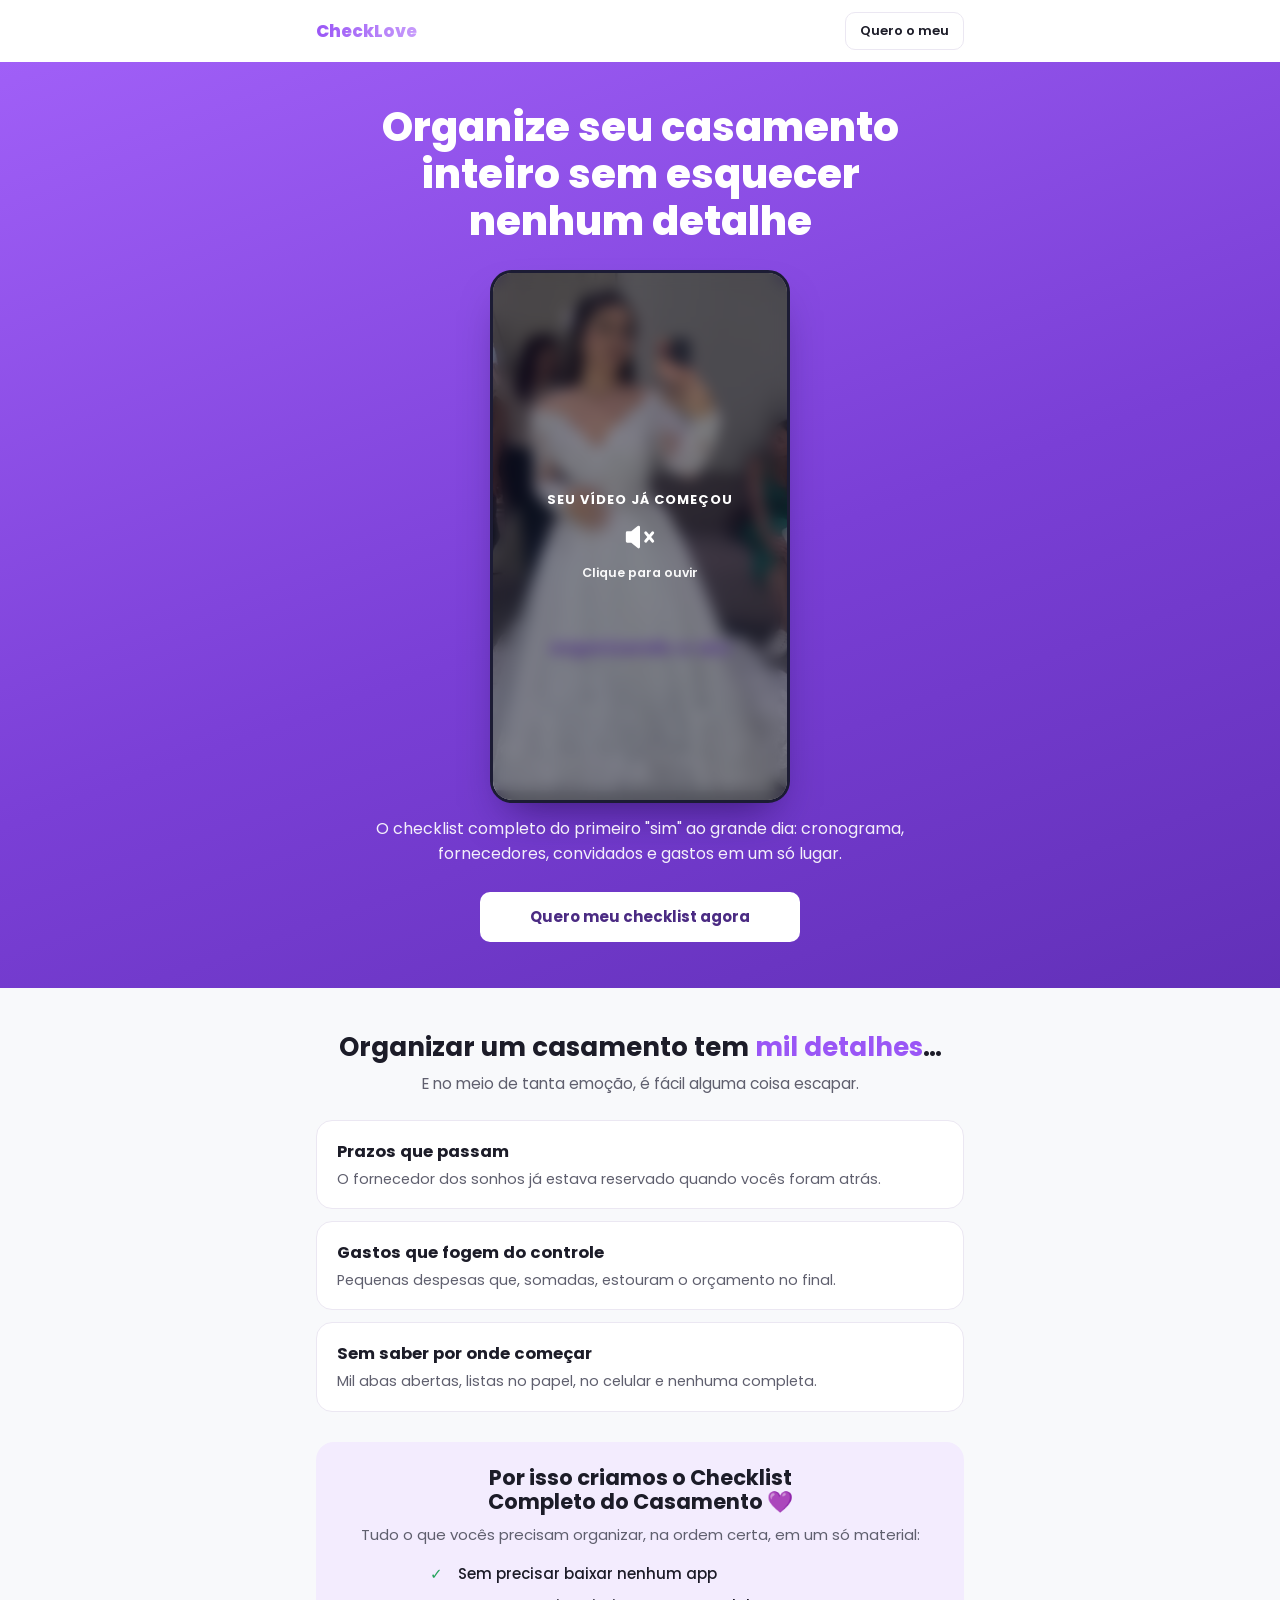
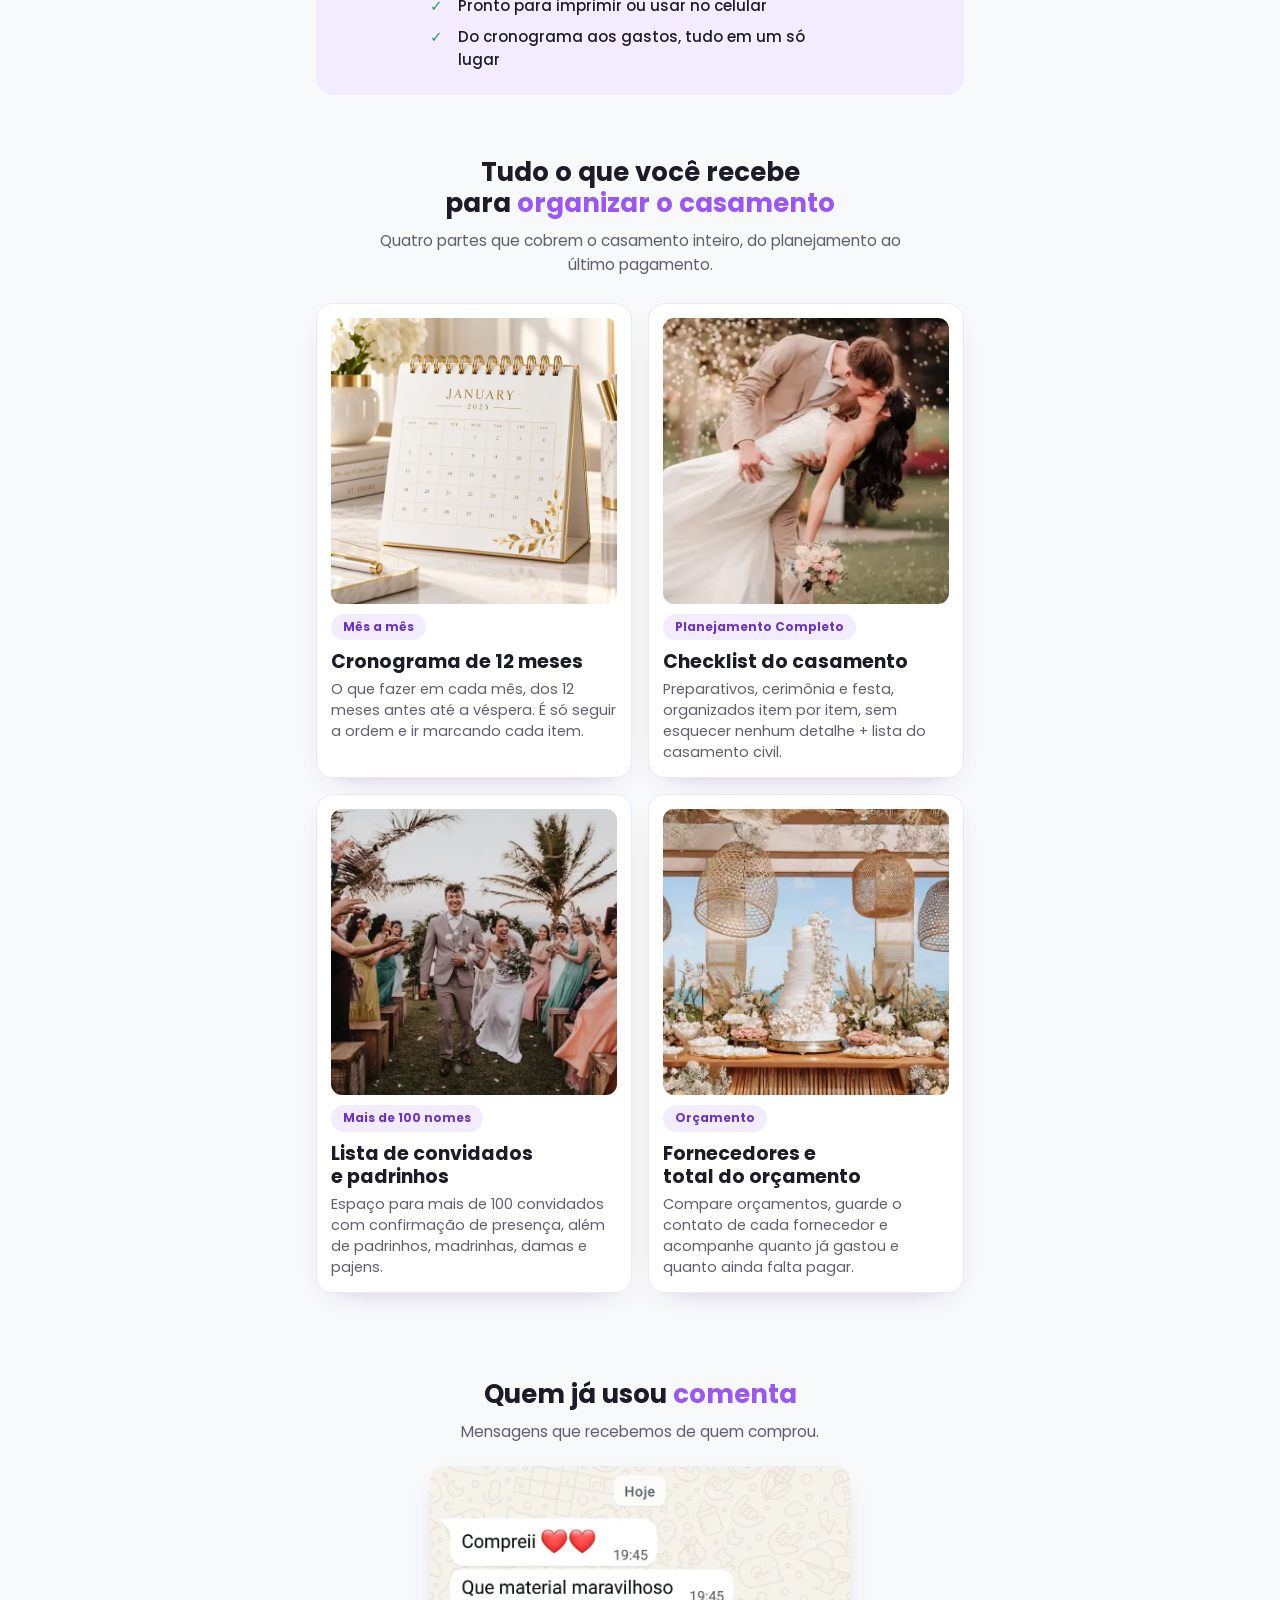
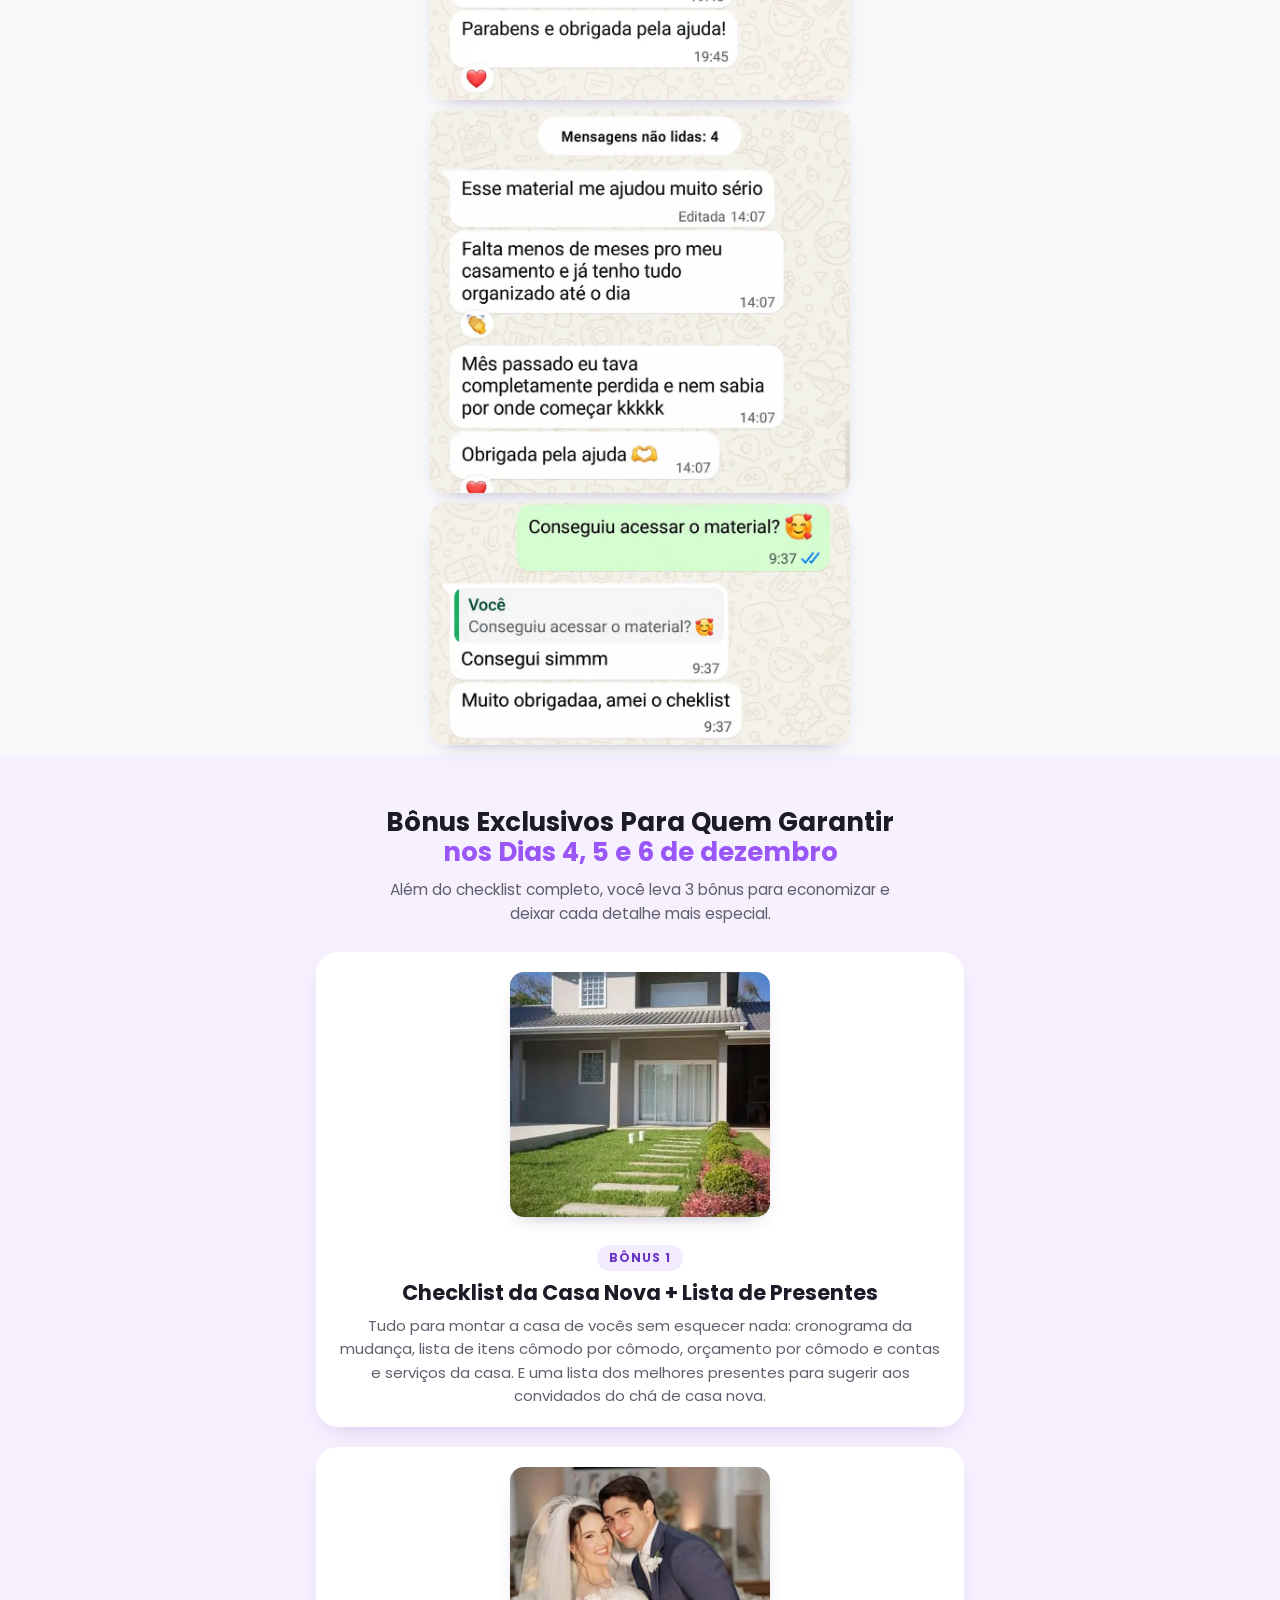
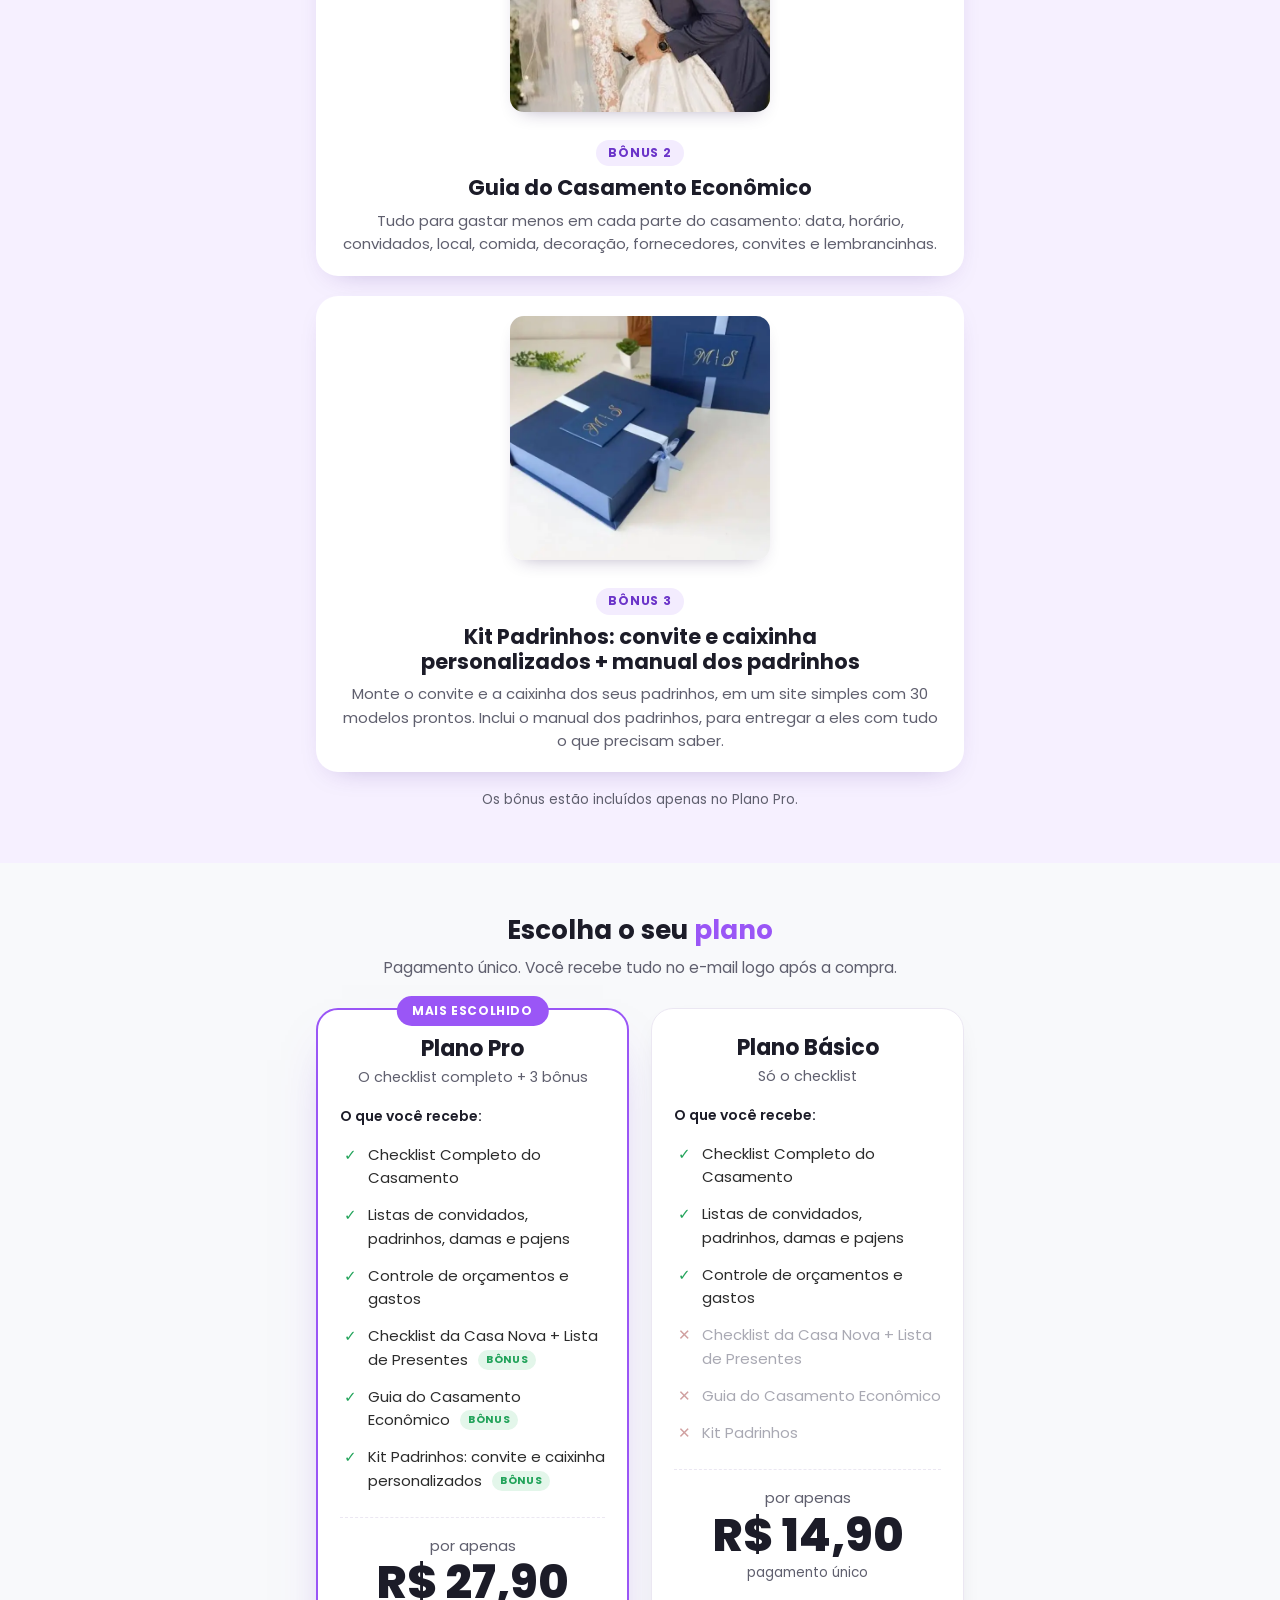
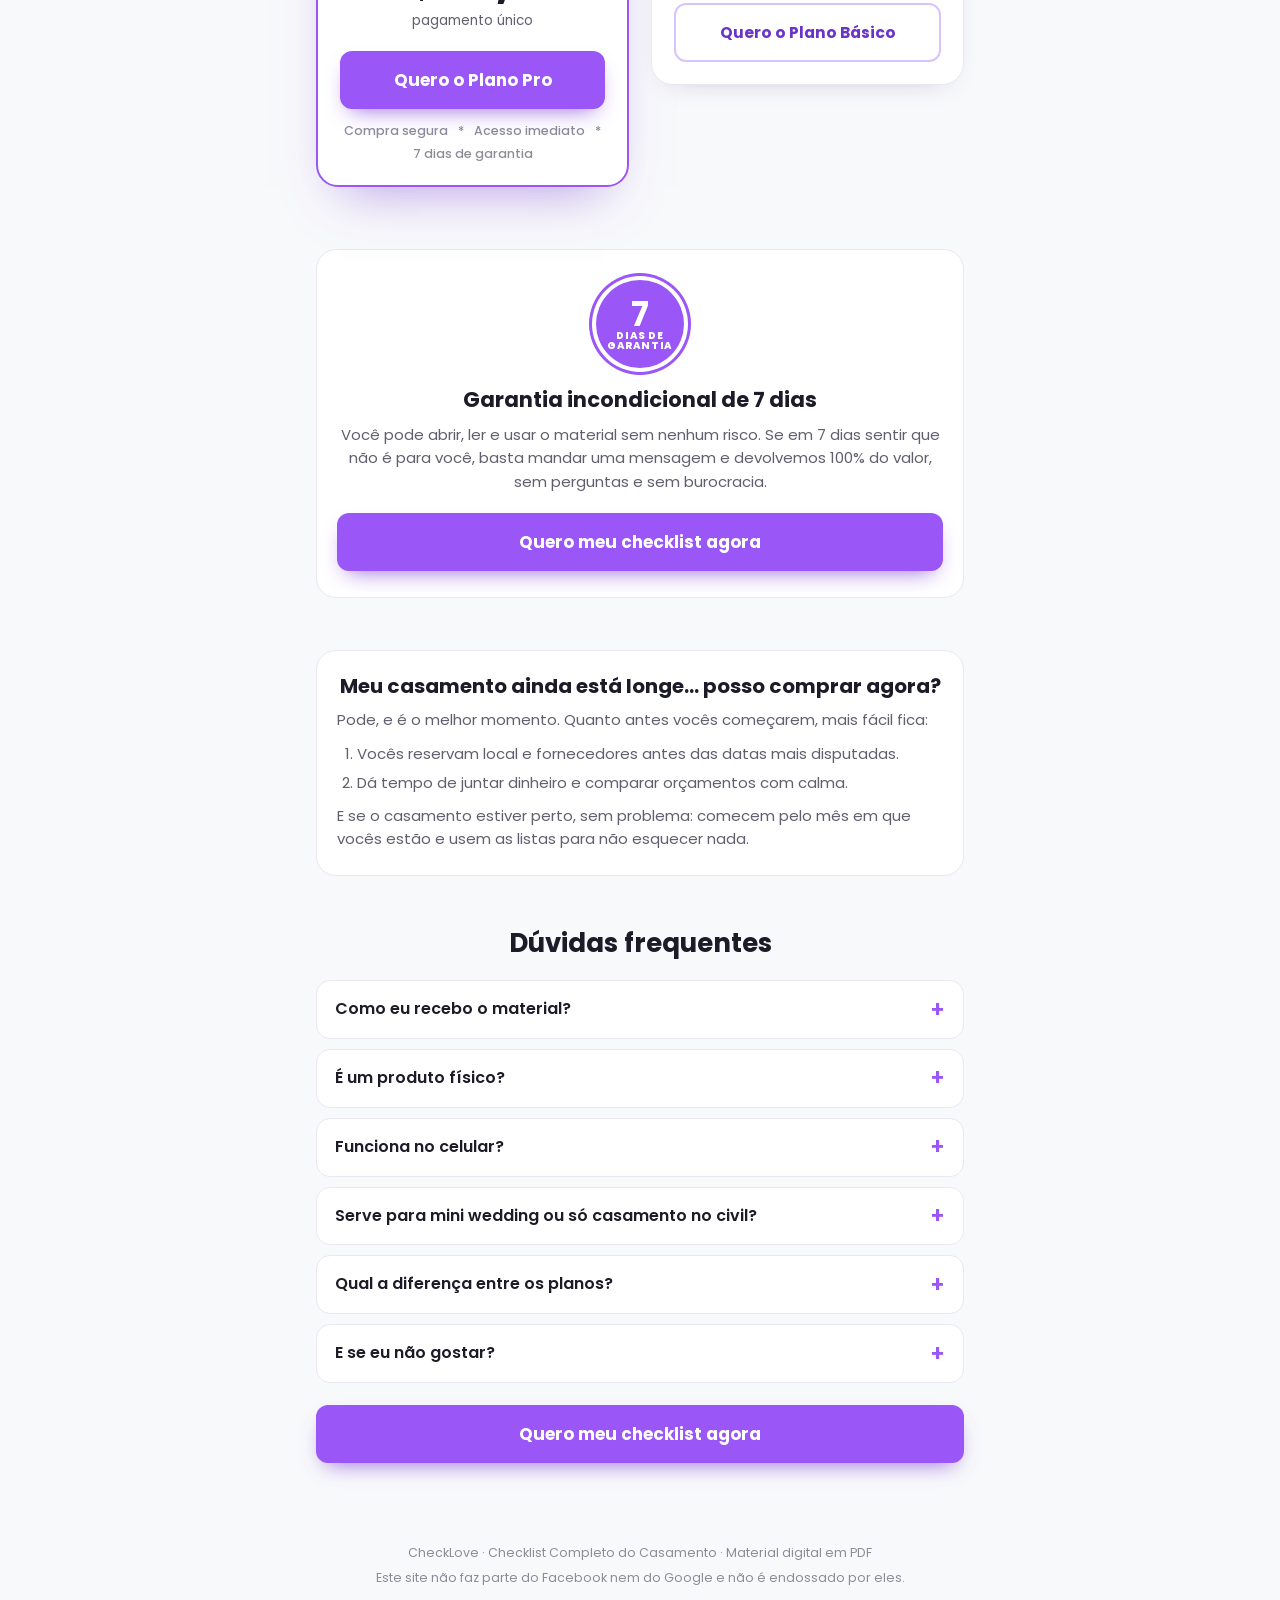
==== commit cbd625cc: "Animação do botão mais suave Co-Authored-By: Claude Sonnet 5.5 <noreply@anthropic.com> Claude-Sessio" ====
--- a/index.html
+++ b/index.html
@@ -153,7 +153,7 @@
 .btn{display:block;width:100%;margin-top:18px;padding:16px;border:0;border-radius:12px;background:var(--roxo);color:#fff;font:700 17px 'Poppins',sans-serif;text-align:center;text-decoration:none;cursor:pointer;box-shadow:0 10px 22px -10px rgba(122,63,214,.8)}
 .btn:active{transform:translateY(2px)}
 .btn.claro{background:#fff;color:var(--roxo-esc);border:2px solid var(--roxo-borda);box-shadow:none;font-size:15.5px}
-.pulsa{animation:pulsa 2.2s infinite}@keyframes pulsa{50%{transform:scale(1.025)}}
+.pulsa{animation:pulsa 3.6s ease-in-out infinite;will-change:transform}@keyframes pulsa{0%,100%{transform:scale(1)}50%{transform:scale(1.012)}}@media (prefers-reduced-motion:reduce){.pulsa{animation:none}}
 .selos{display:flex;justify-content:center;flex-wrap:wrap;gap:4px 10px;margin-top:12px;font-size:12.5px;color:var(--mudo);font-weight:500}
 
 /* bloco longe */
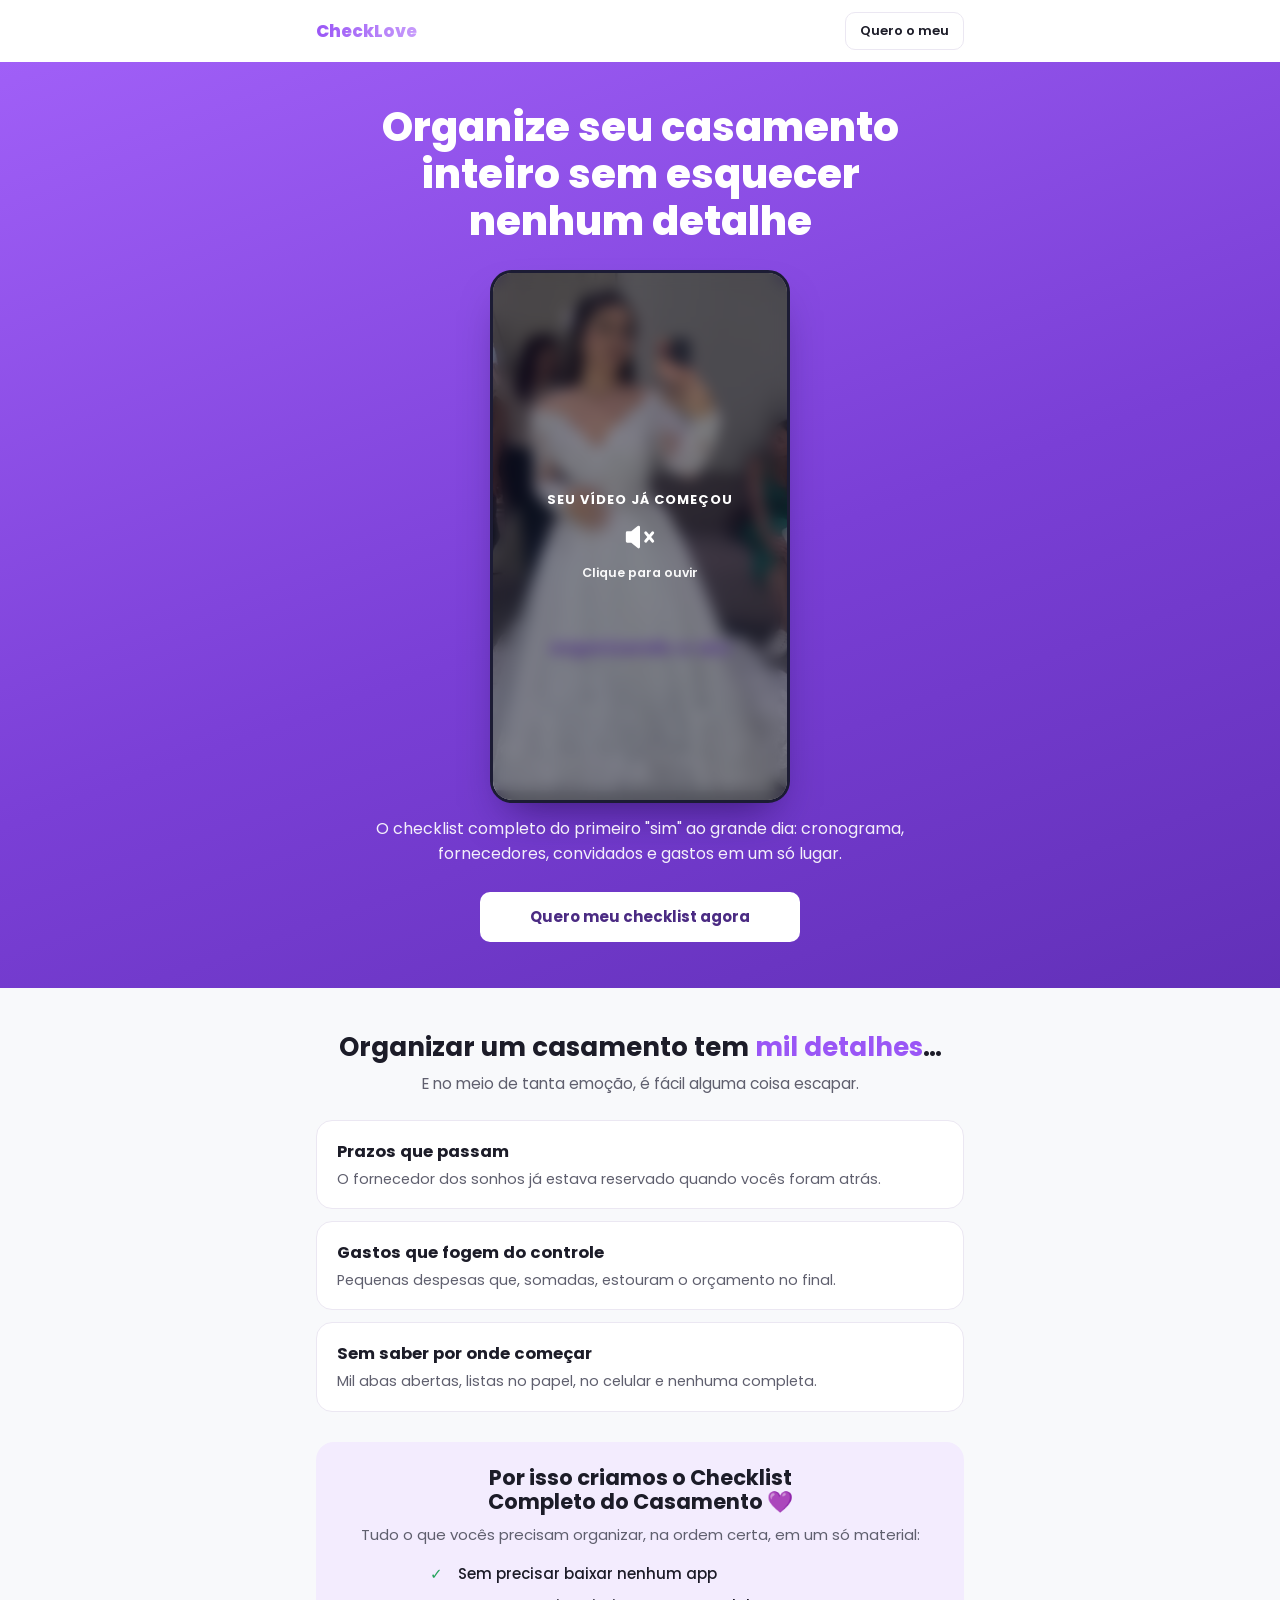
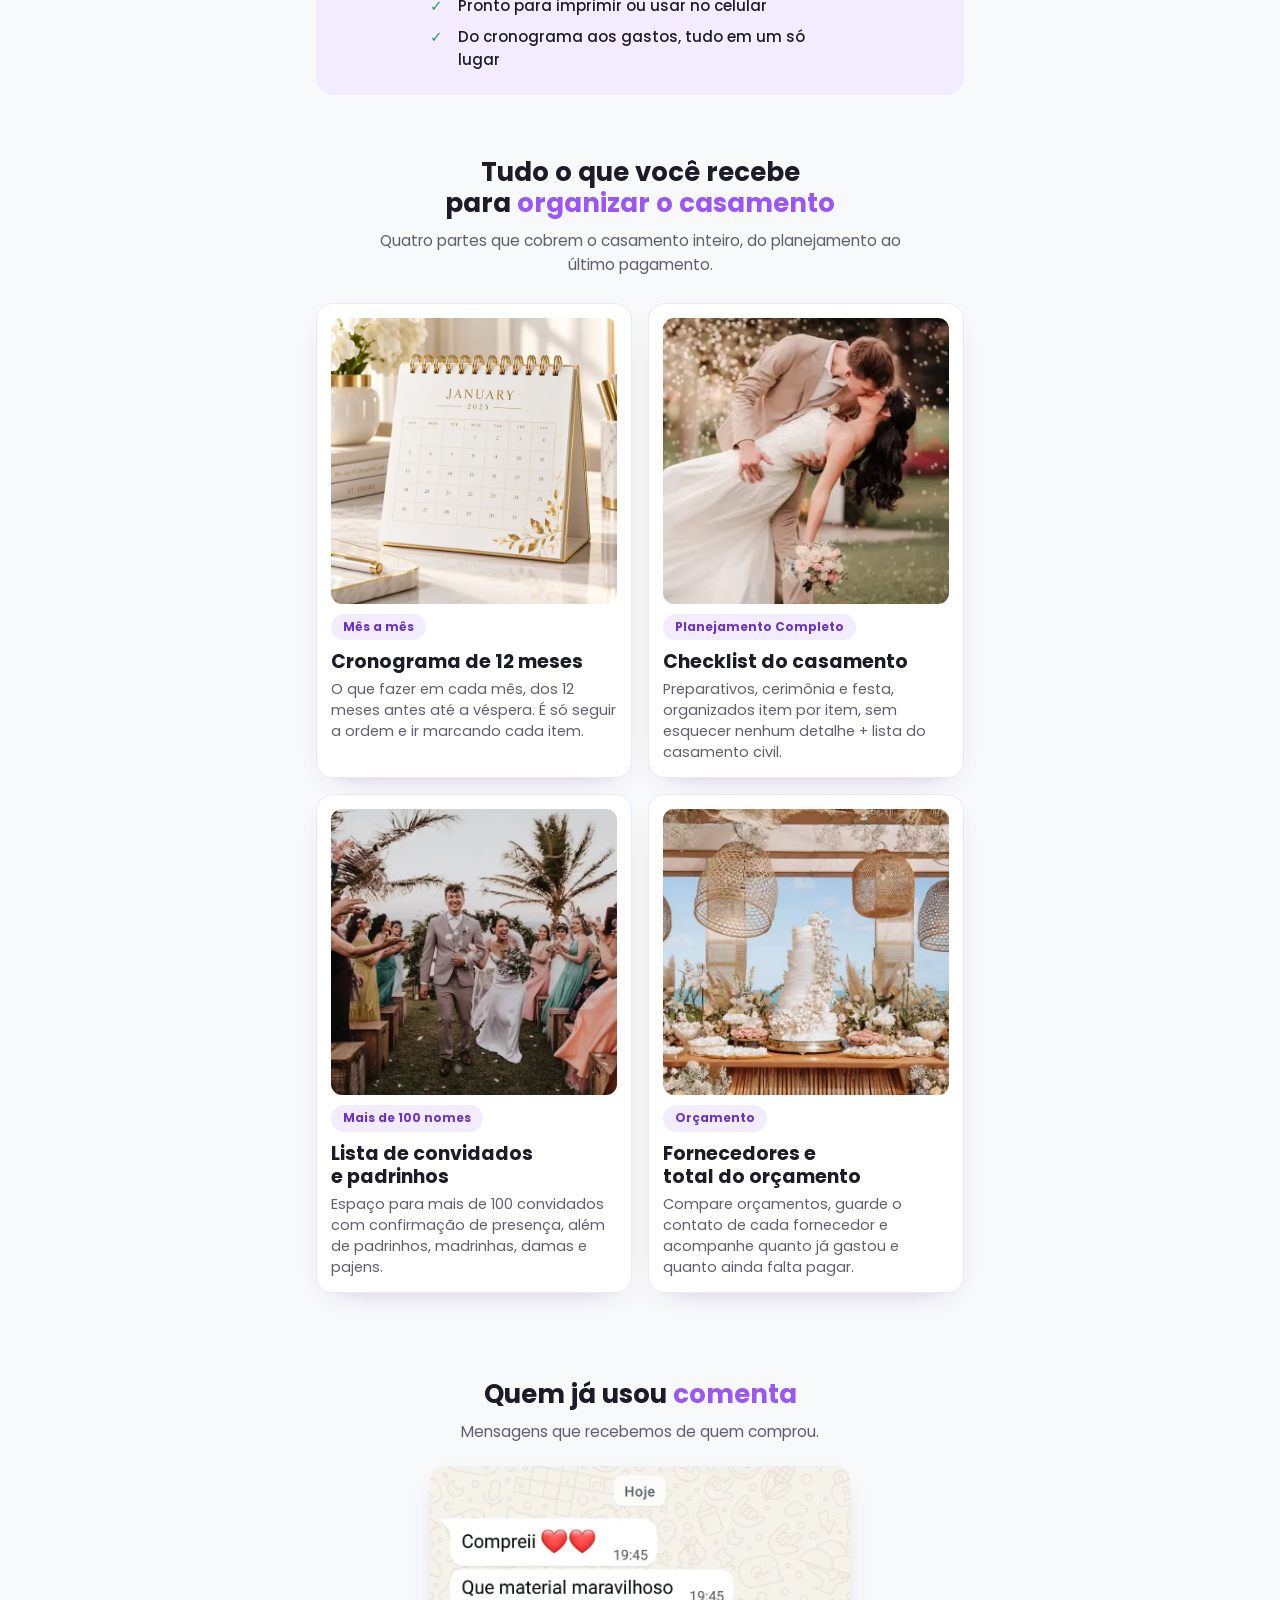
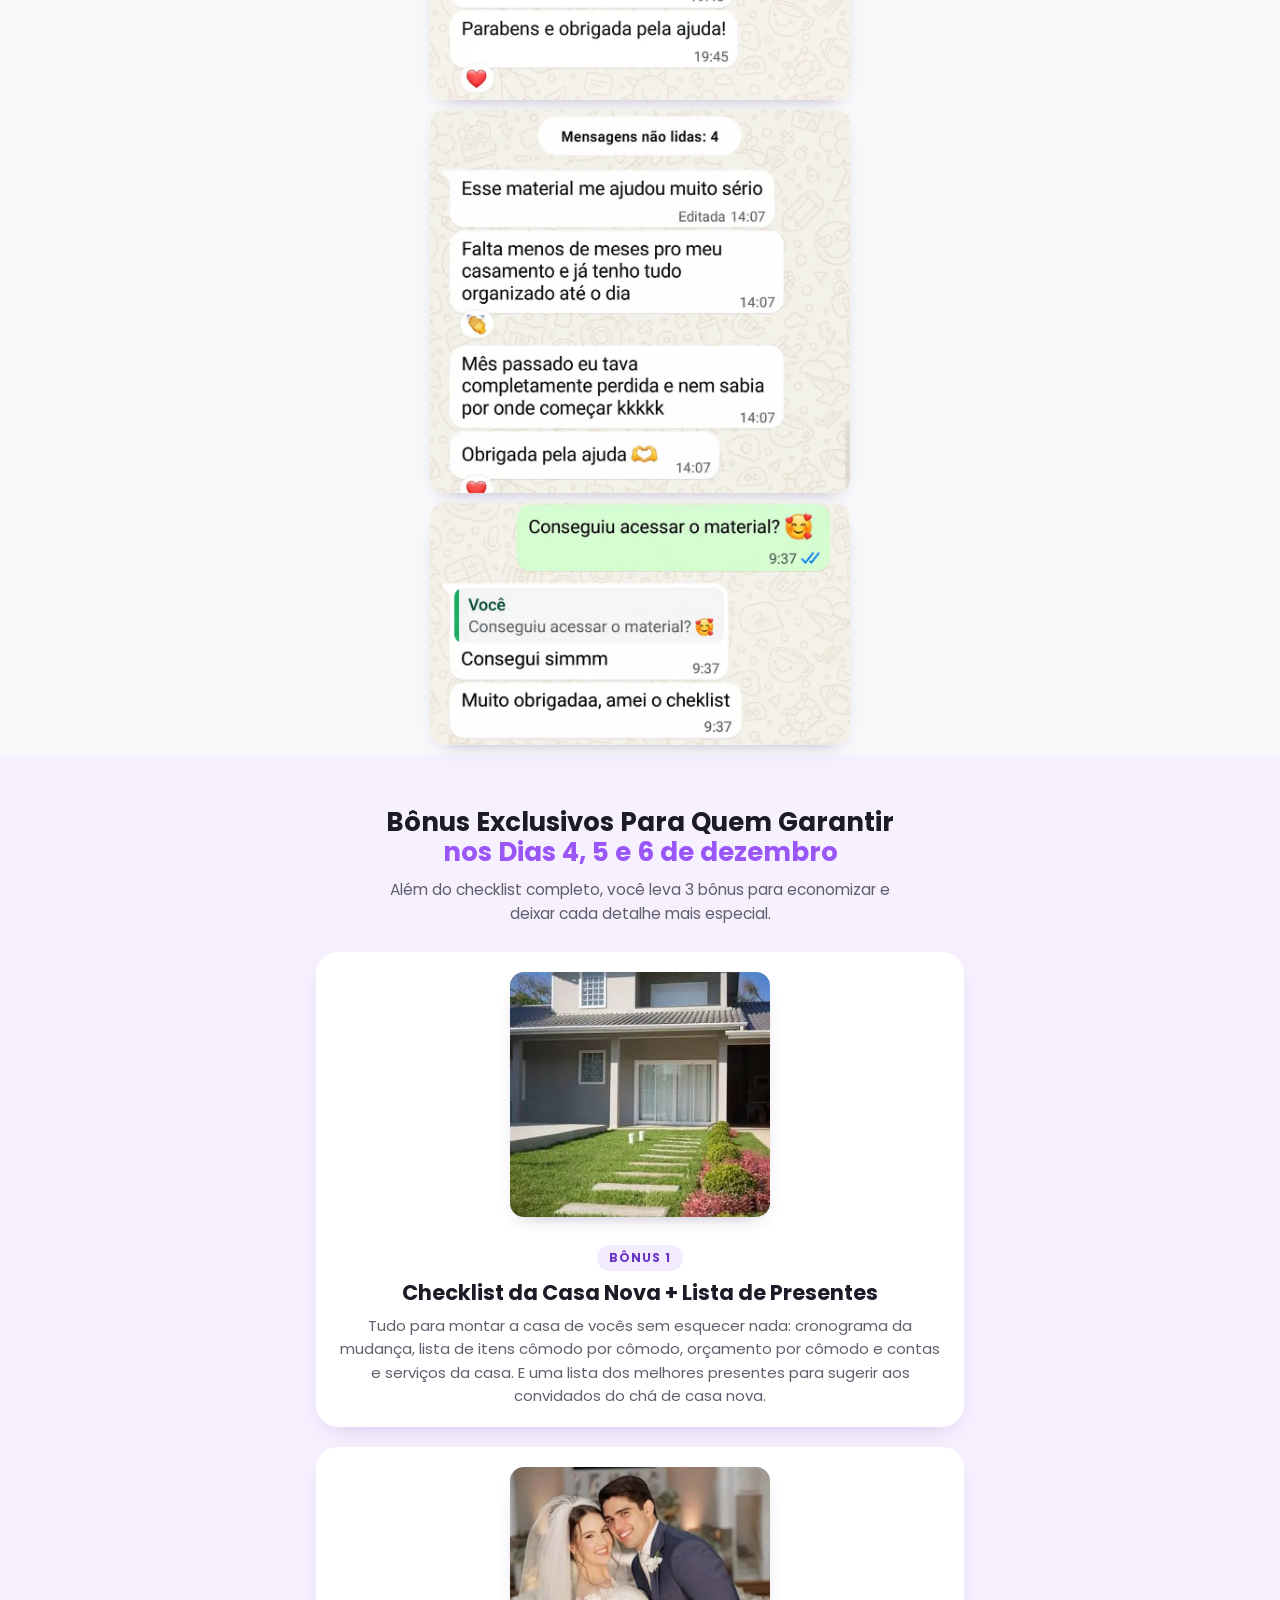
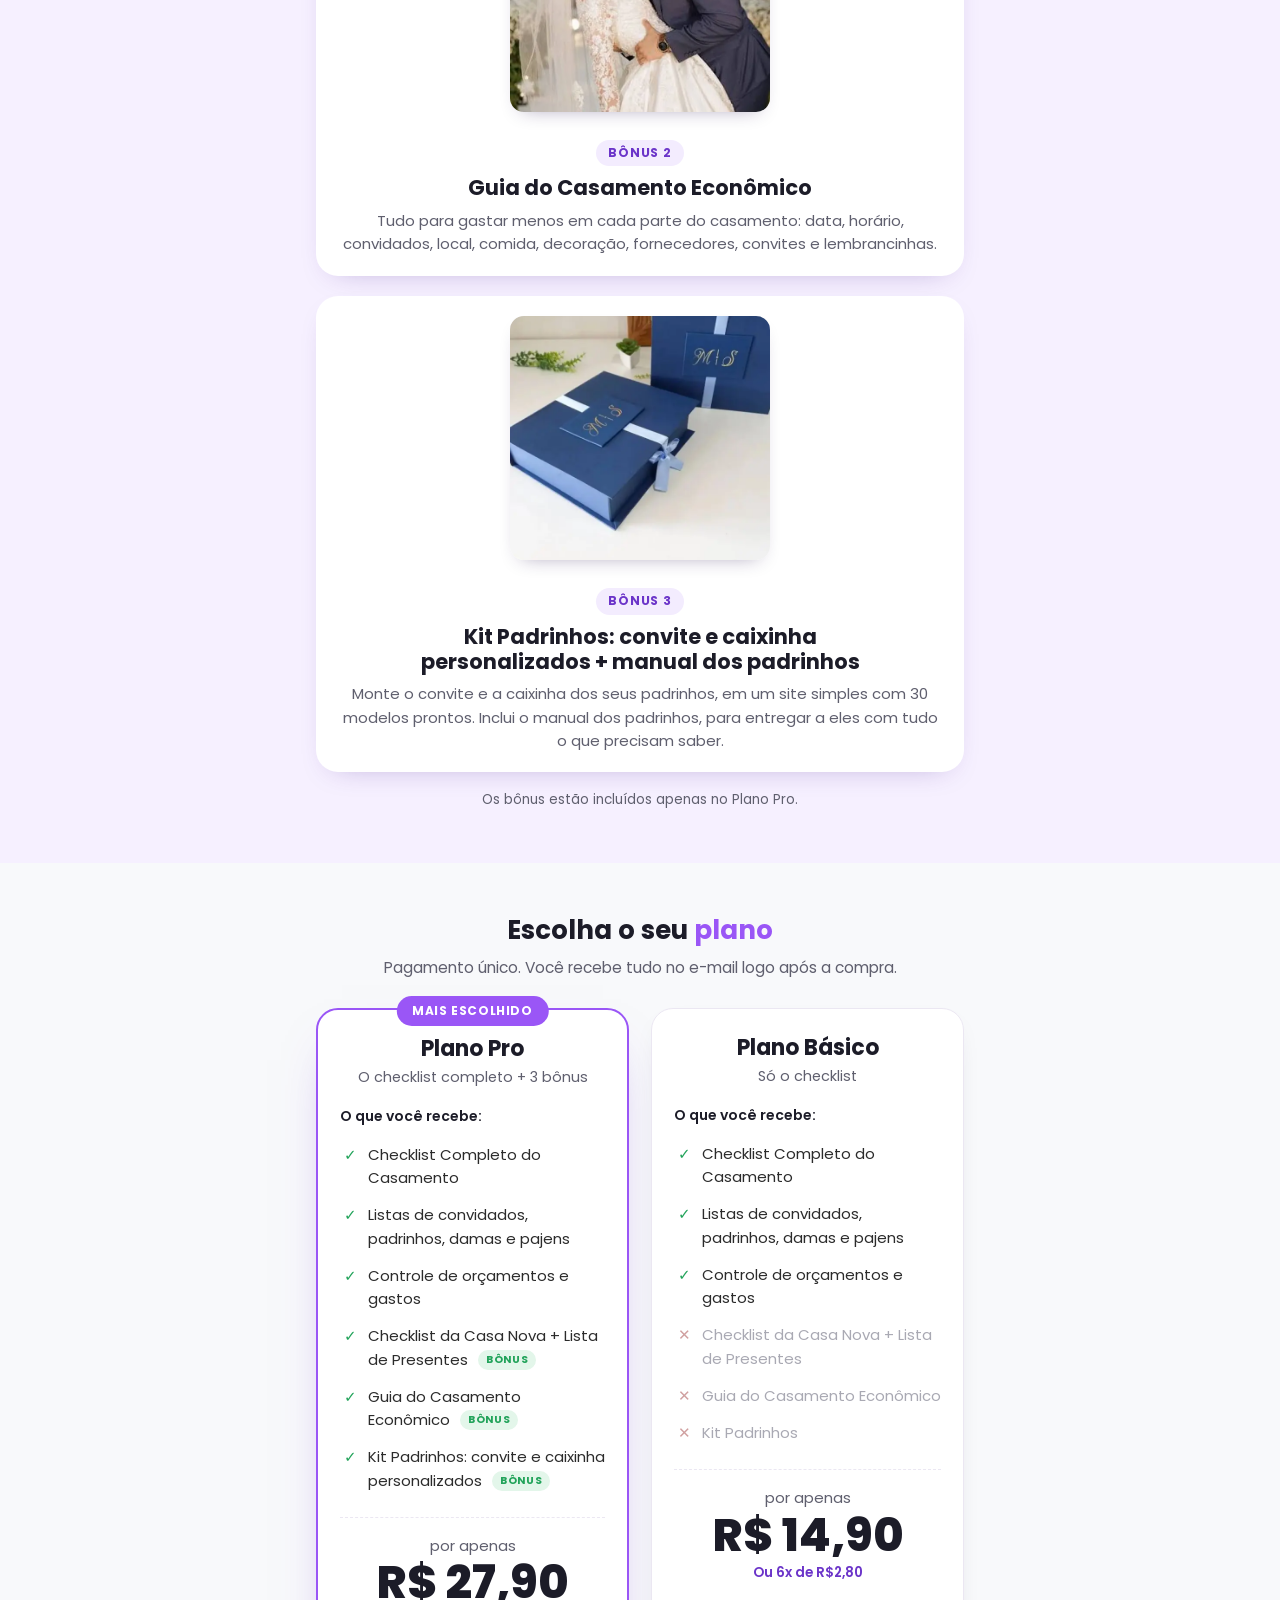
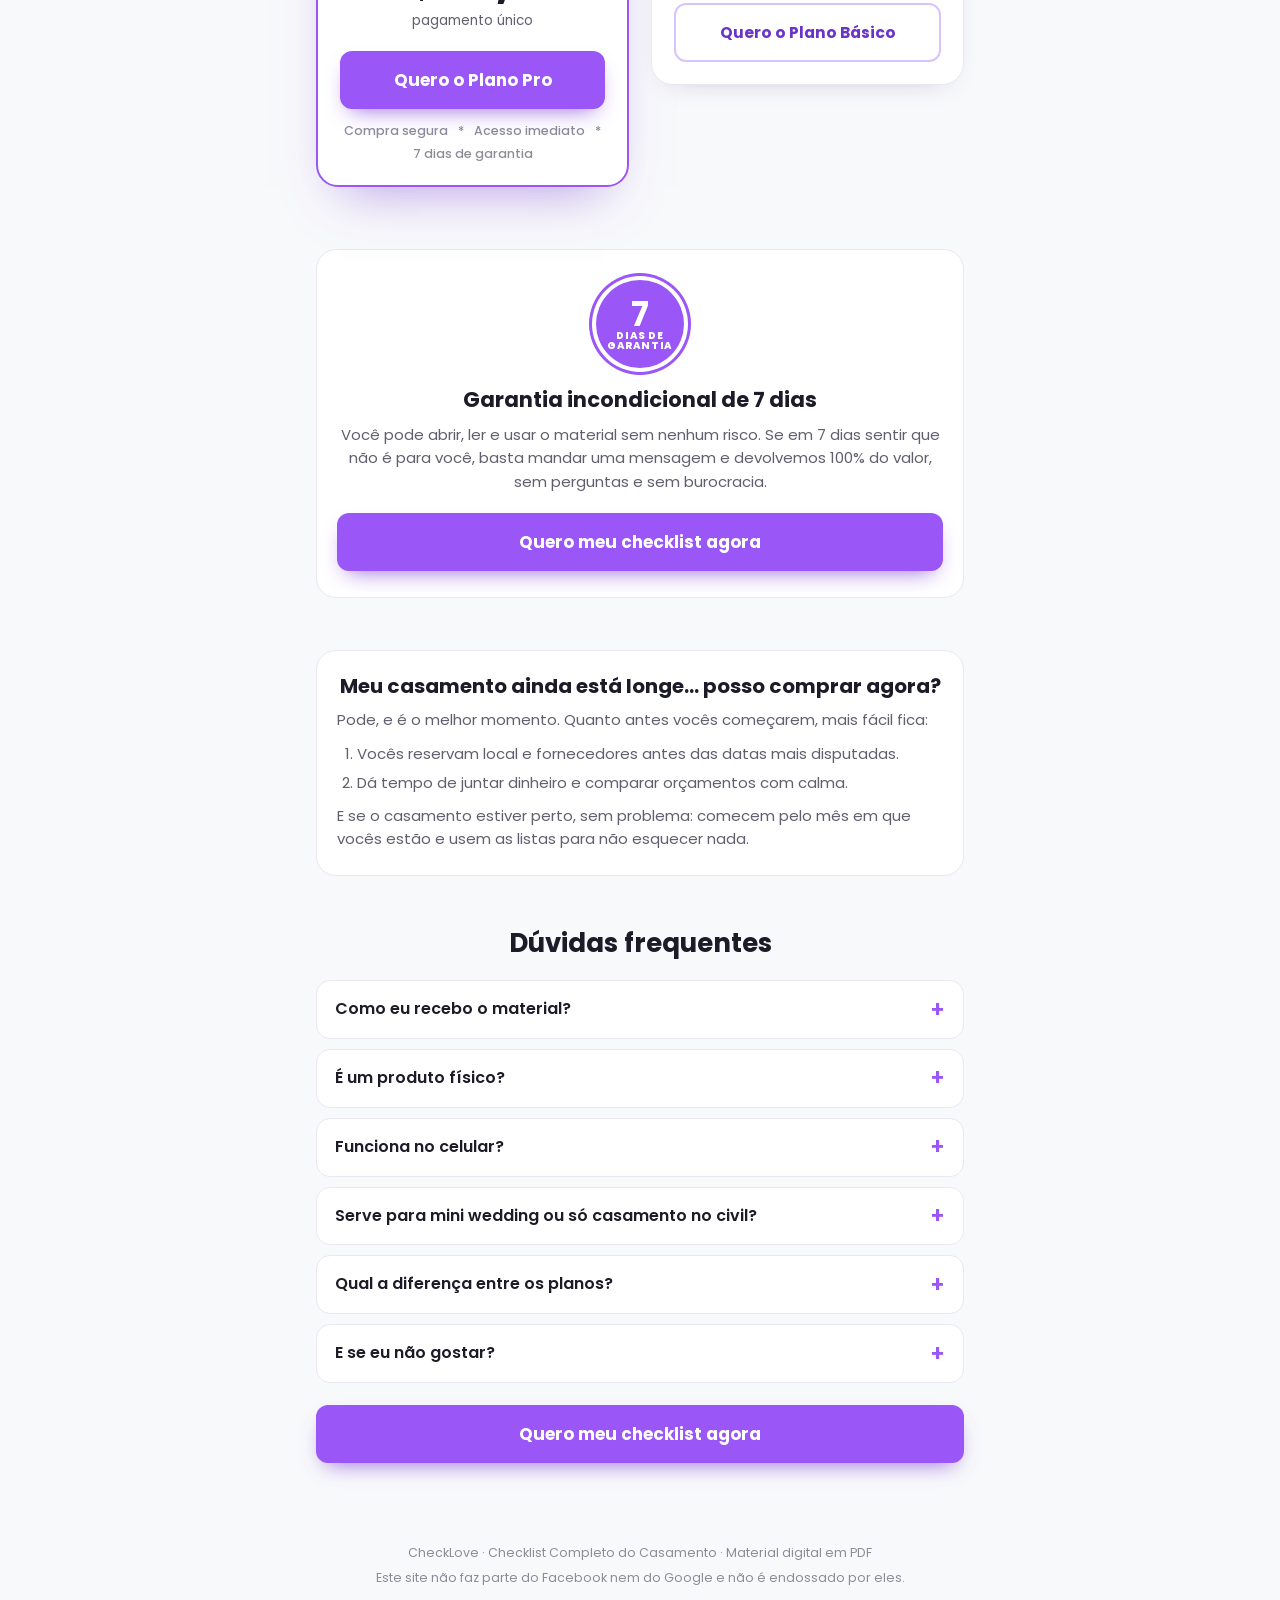
==== commit 5ba3e59e: "Plano Básico: parcelamento em roxo no lugar de pagamento único Co-Authored-By: Claude Sonnet 5.5 <no" ====
--- a/index.html
+++ b/index.html
@@ -150,6 +150,7 @@
 .plano .preco small{display:block;font-size:15px;color:var(--suave)}
 .plano .preco b{display:block;font-size:46px;font-weight:800;color:var(--tinta);line-height:1.1}
 .plano .preco span{font-size:13.5px;color:var(--suave)}
+.plano .preco span.parc{color:var(--roxo-esc);font-weight:600}
 .btn{display:block;width:100%;margin-top:18px;padding:16px;border:0;border-radius:12px;background:var(--roxo);color:#fff;font:700 17px 'Poppins',sans-serif;text-align:center;text-decoration:none;cursor:pointer;box-shadow:0 10px 22px -10px rgba(122,63,214,.8)}
 .btn:active{transform:translateY(2px)}
 .btn.claro{background:#fff;color:var(--roxo-esc);border:2px solid var(--roxo-borda);box-shadow:none;font-size:15.5px}
@@ -344,7 +345,7 @@
           <li class="x">Guia do Casamento Econômico</li>
           <li class="x">Kit Padrinhos</li>
         </ul>
-        <div class="preco"><small>por apenas</small><b>R$ 14,90</b><span>pagamento único</span></div>
+        <div class="preco"><small>por apenas</small><b>R$ 14,90</b><span class="parc">Ou 6x de R$2,80</span></div>
         <a class="btn claro" href="#" data-checkout="basico">Quero o Plano Básico</a>
       </div>
     </div>
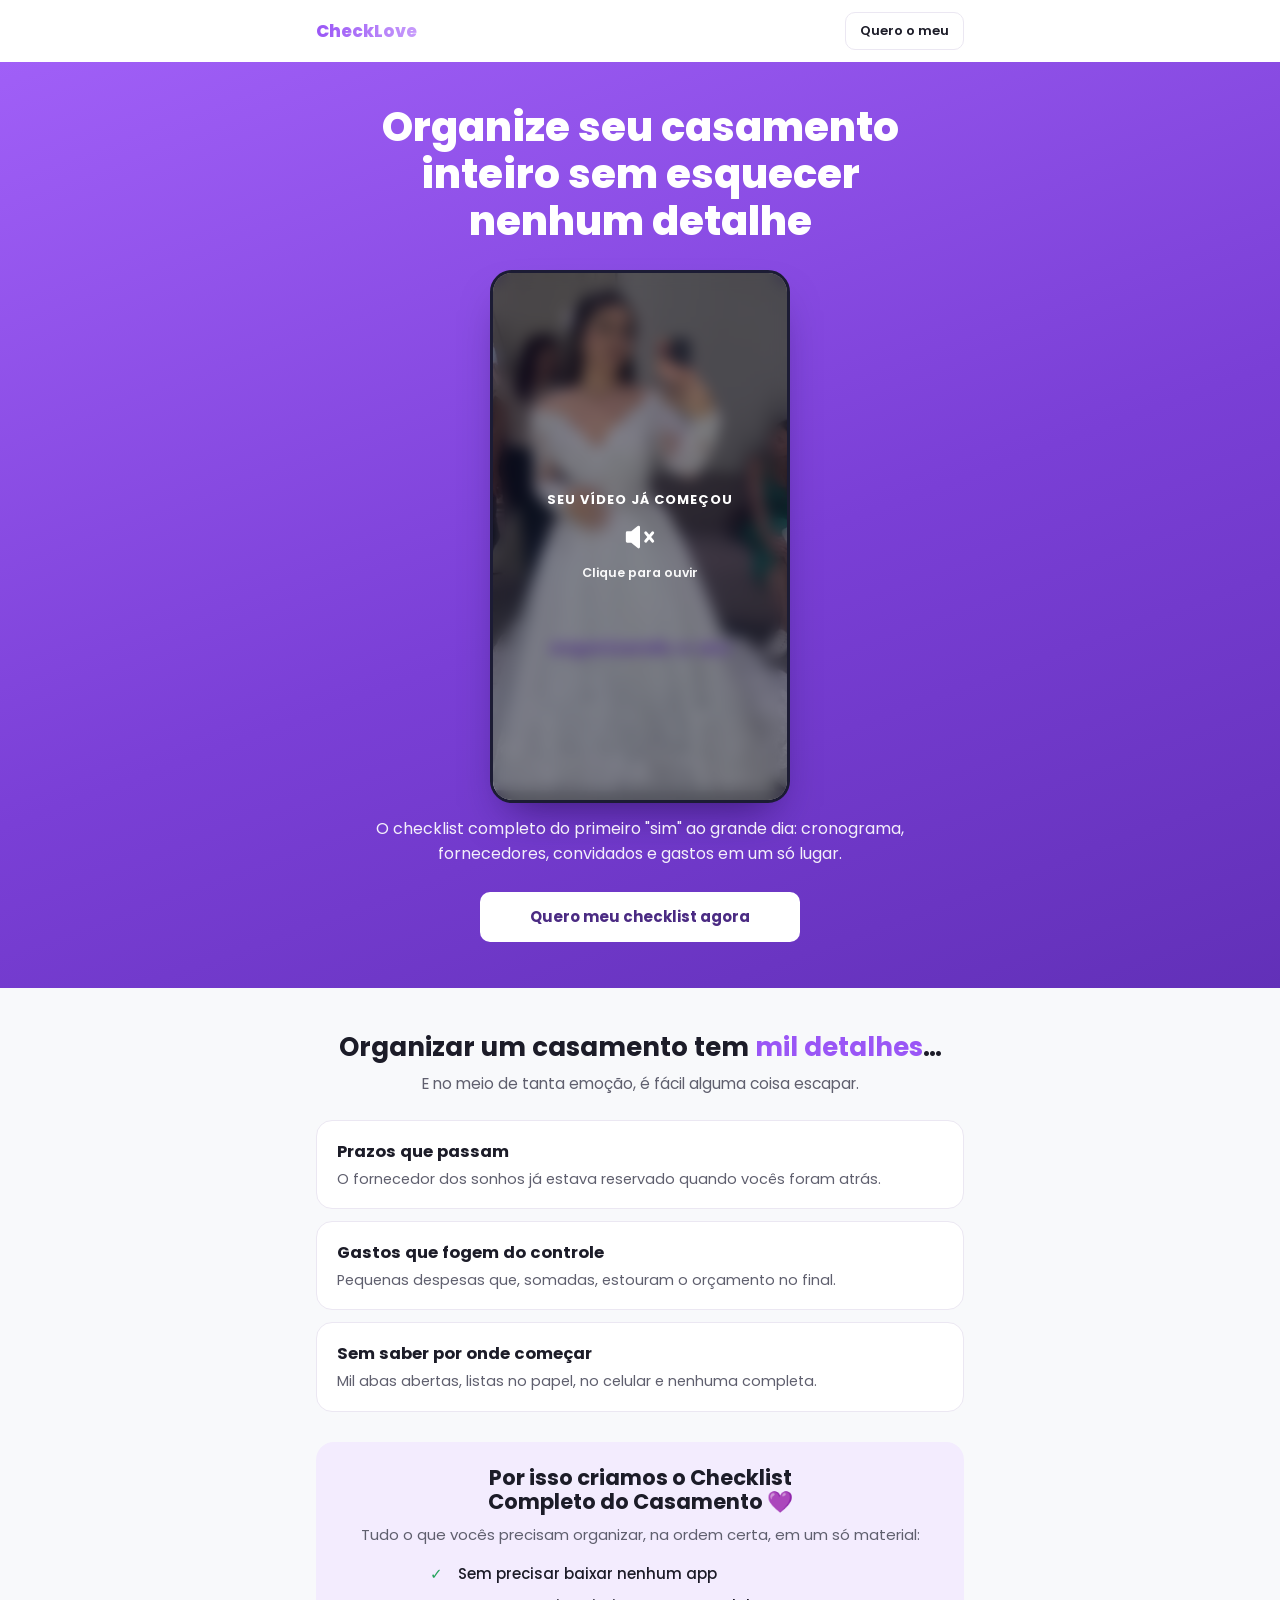
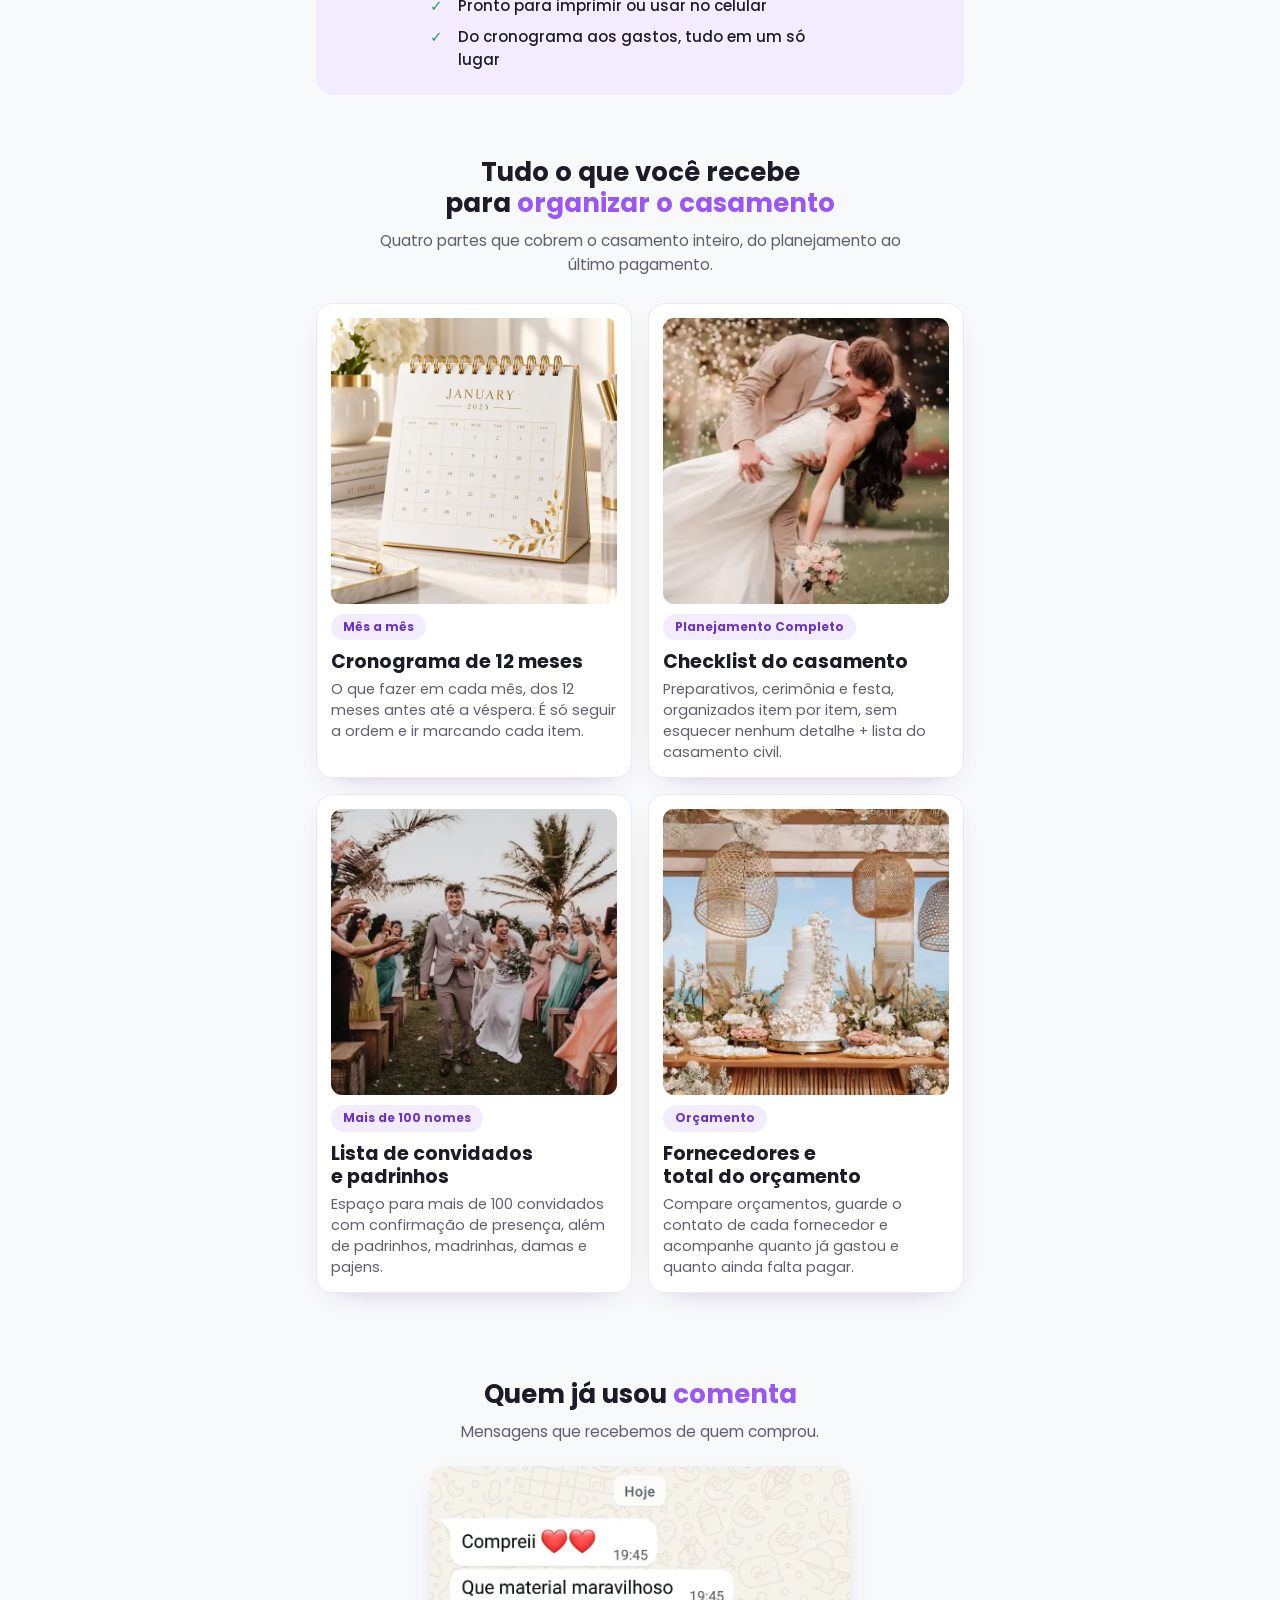
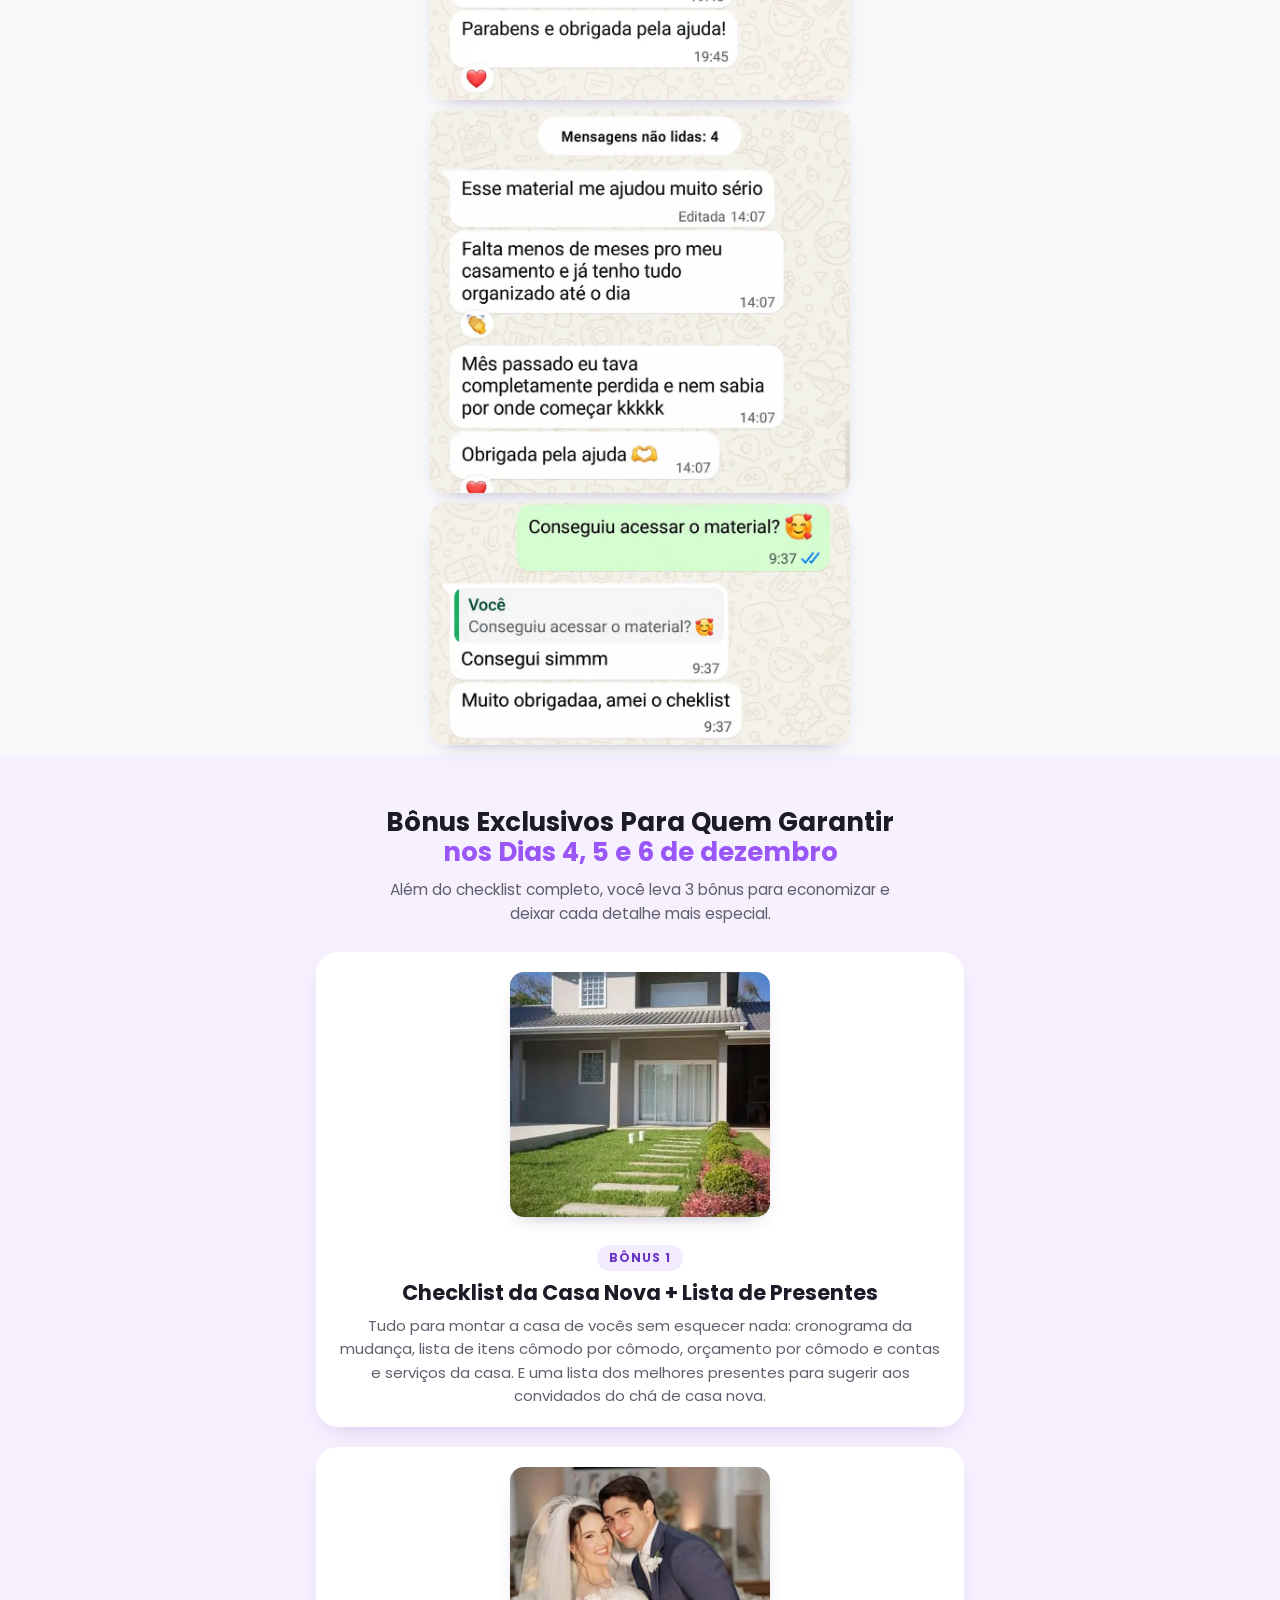
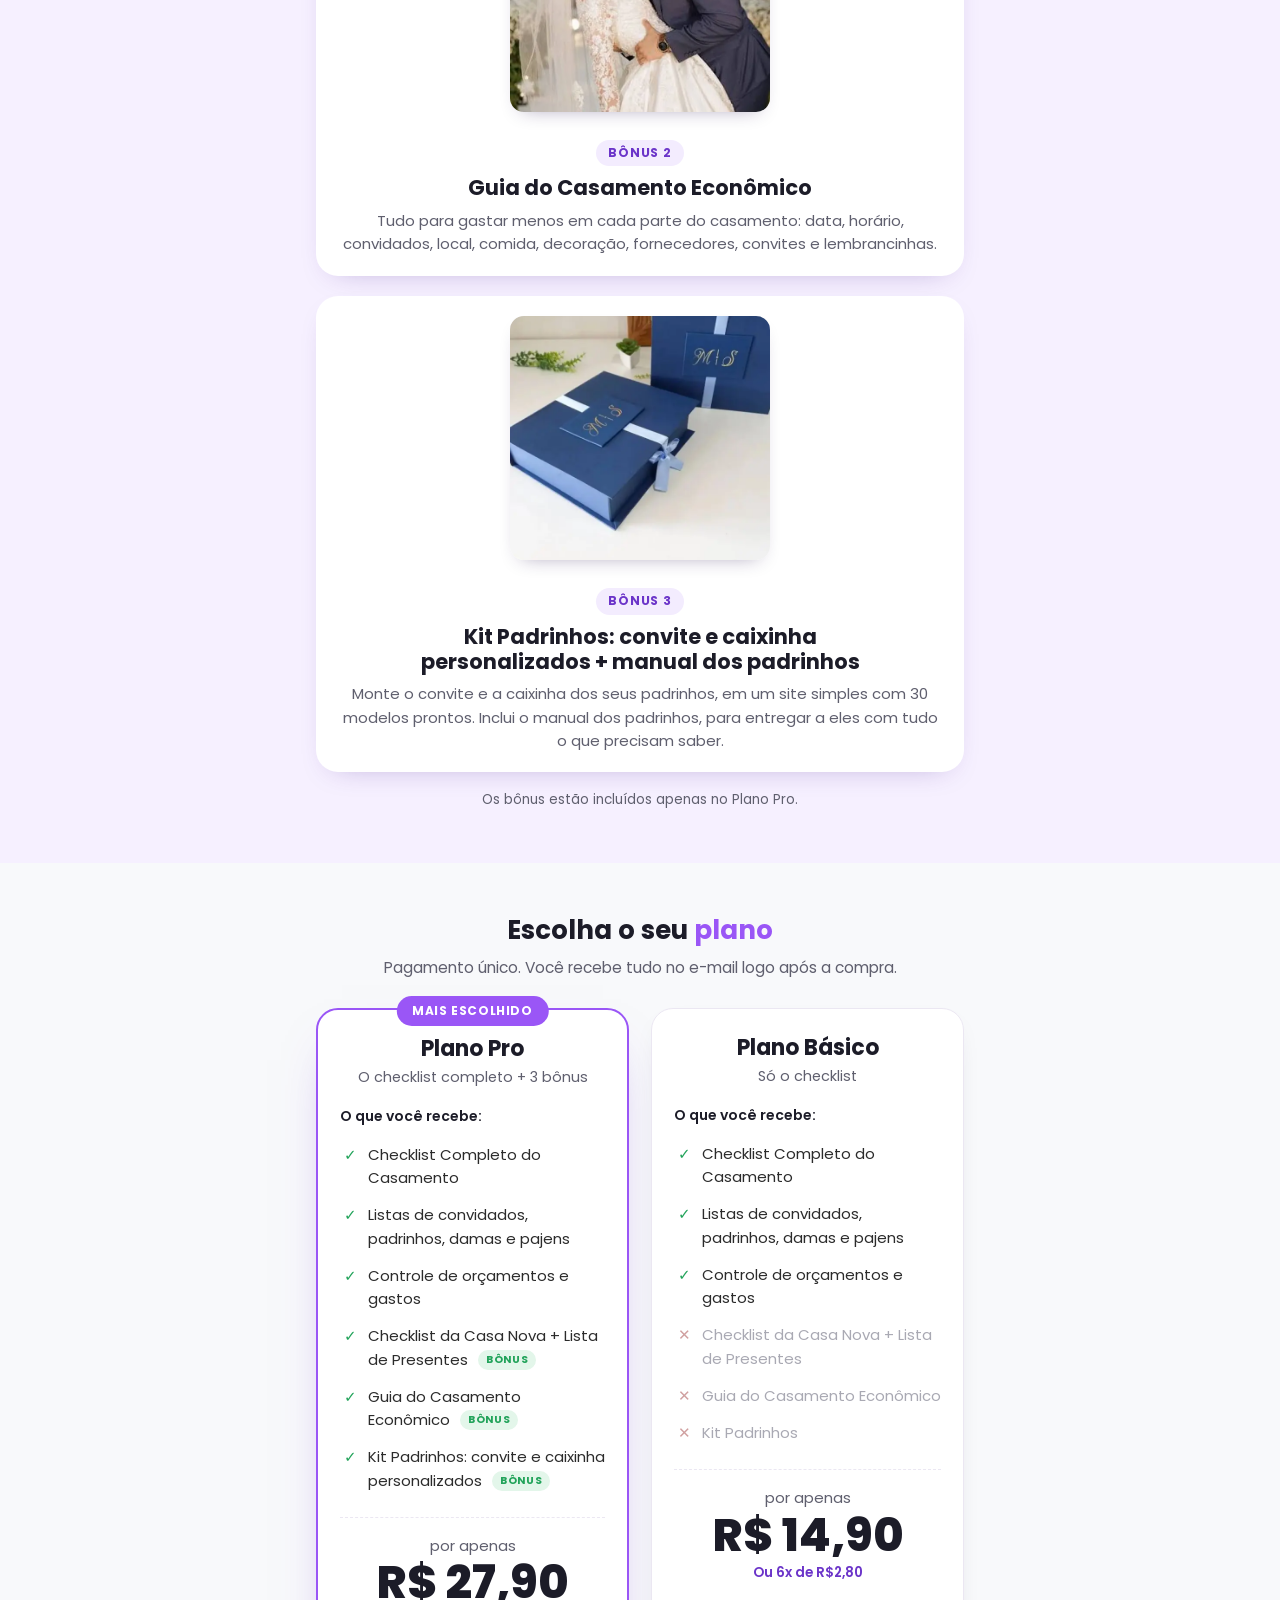
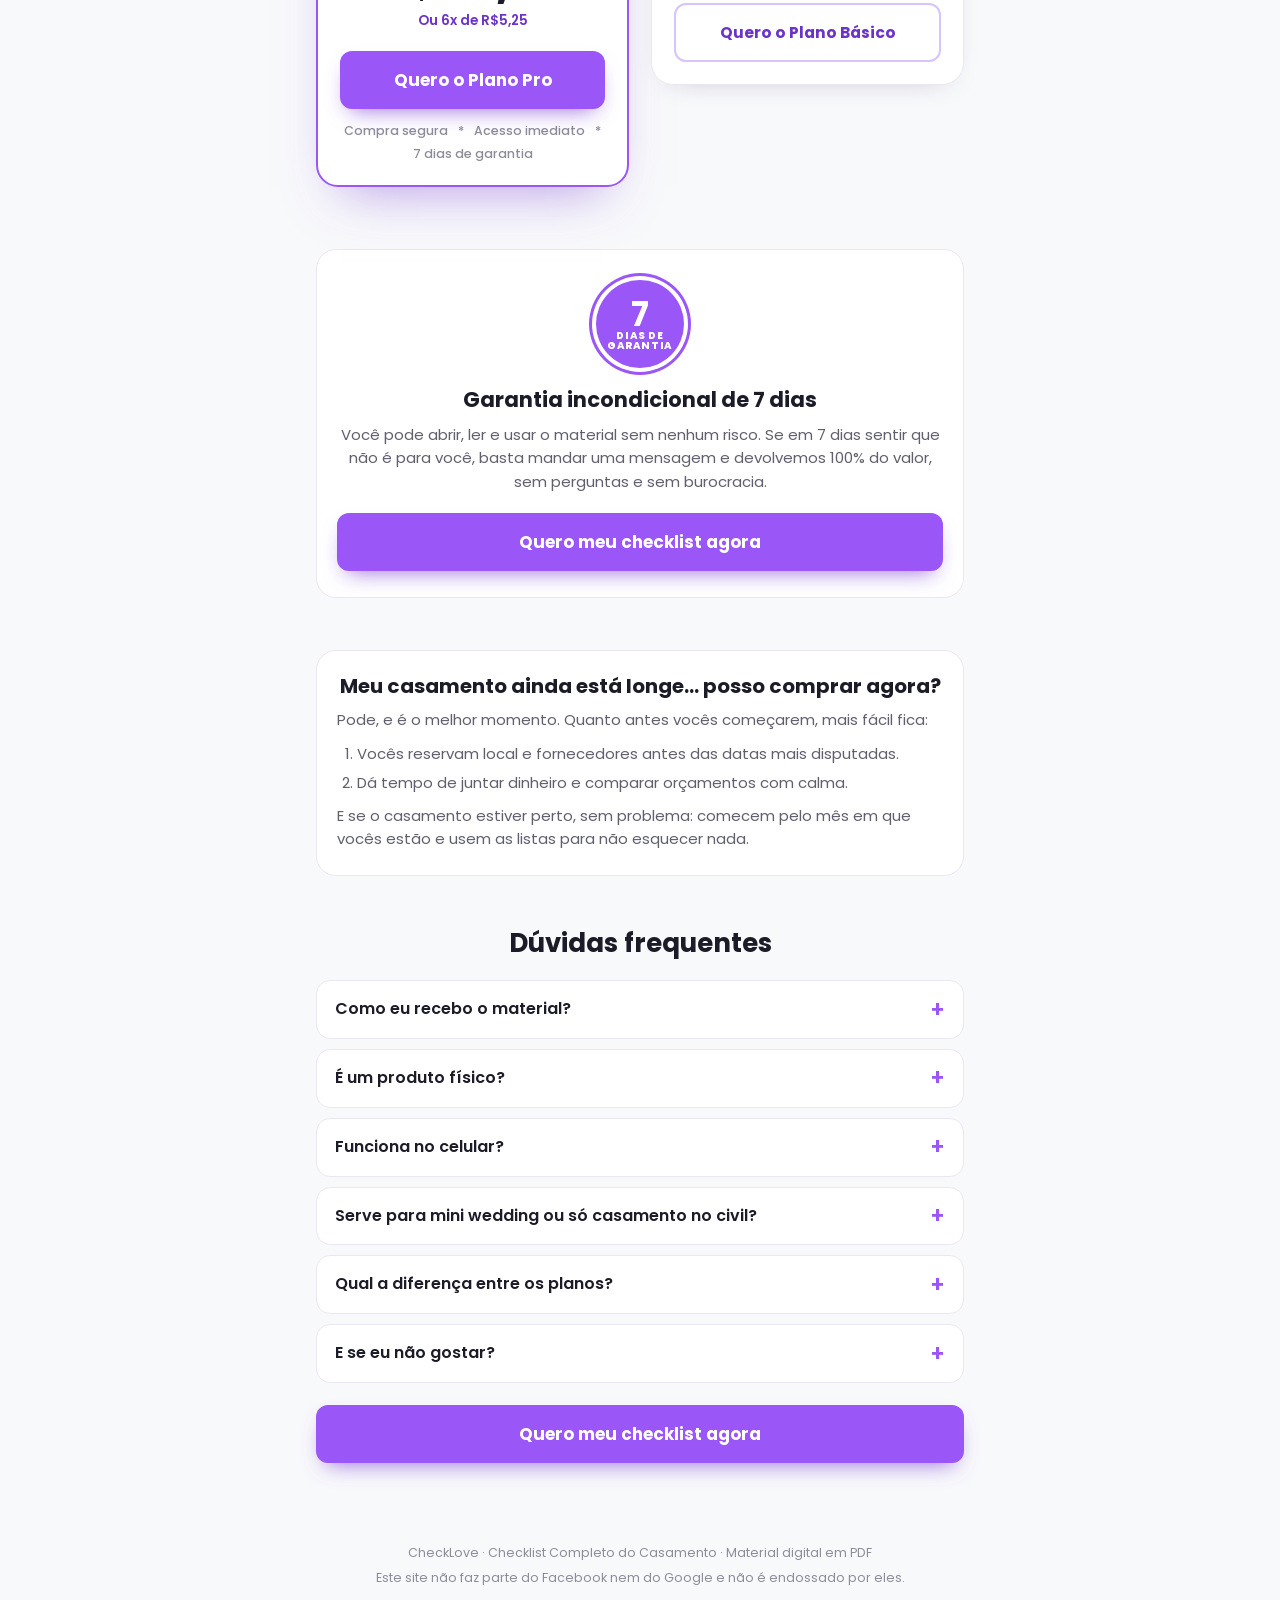
==== commit e8460a61: "Plano Pro: parcelamento em roxo Co-Authored-By: Claude Sonnet 5.5 <noreply@anthropic.com> Claude-Ses" ====
--- a/index.html
+++ b/index.html
@@ -329,7 +329,7 @@
           <li>Guia do Casamento Econômico <span class="gratis">BÔNUS</span></li>
           <li>Kit Padrinhos: convite e caixinha personalizados <span class="gratis">BÔNUS</span></li>
         </ul>
-        <div class="preco"><small>por apenas</small><b>R$ 27,90</b><span>pagamento único</span></div>
+        <div class="preco"><small>por apenas</small><b>R$ 27,90</b><span class="parc">Ou 6x de R$5,25</span></div>
         <a class="btn pulsa" href="#" data-checkout="pro">Quero o Plano Pro</a>
         <div class="selos"><span>Compra segura</span><span>*</span><span>Acesso imediato</span><span>*</span><span>7 dias de garantia</span></div>
       </div>
